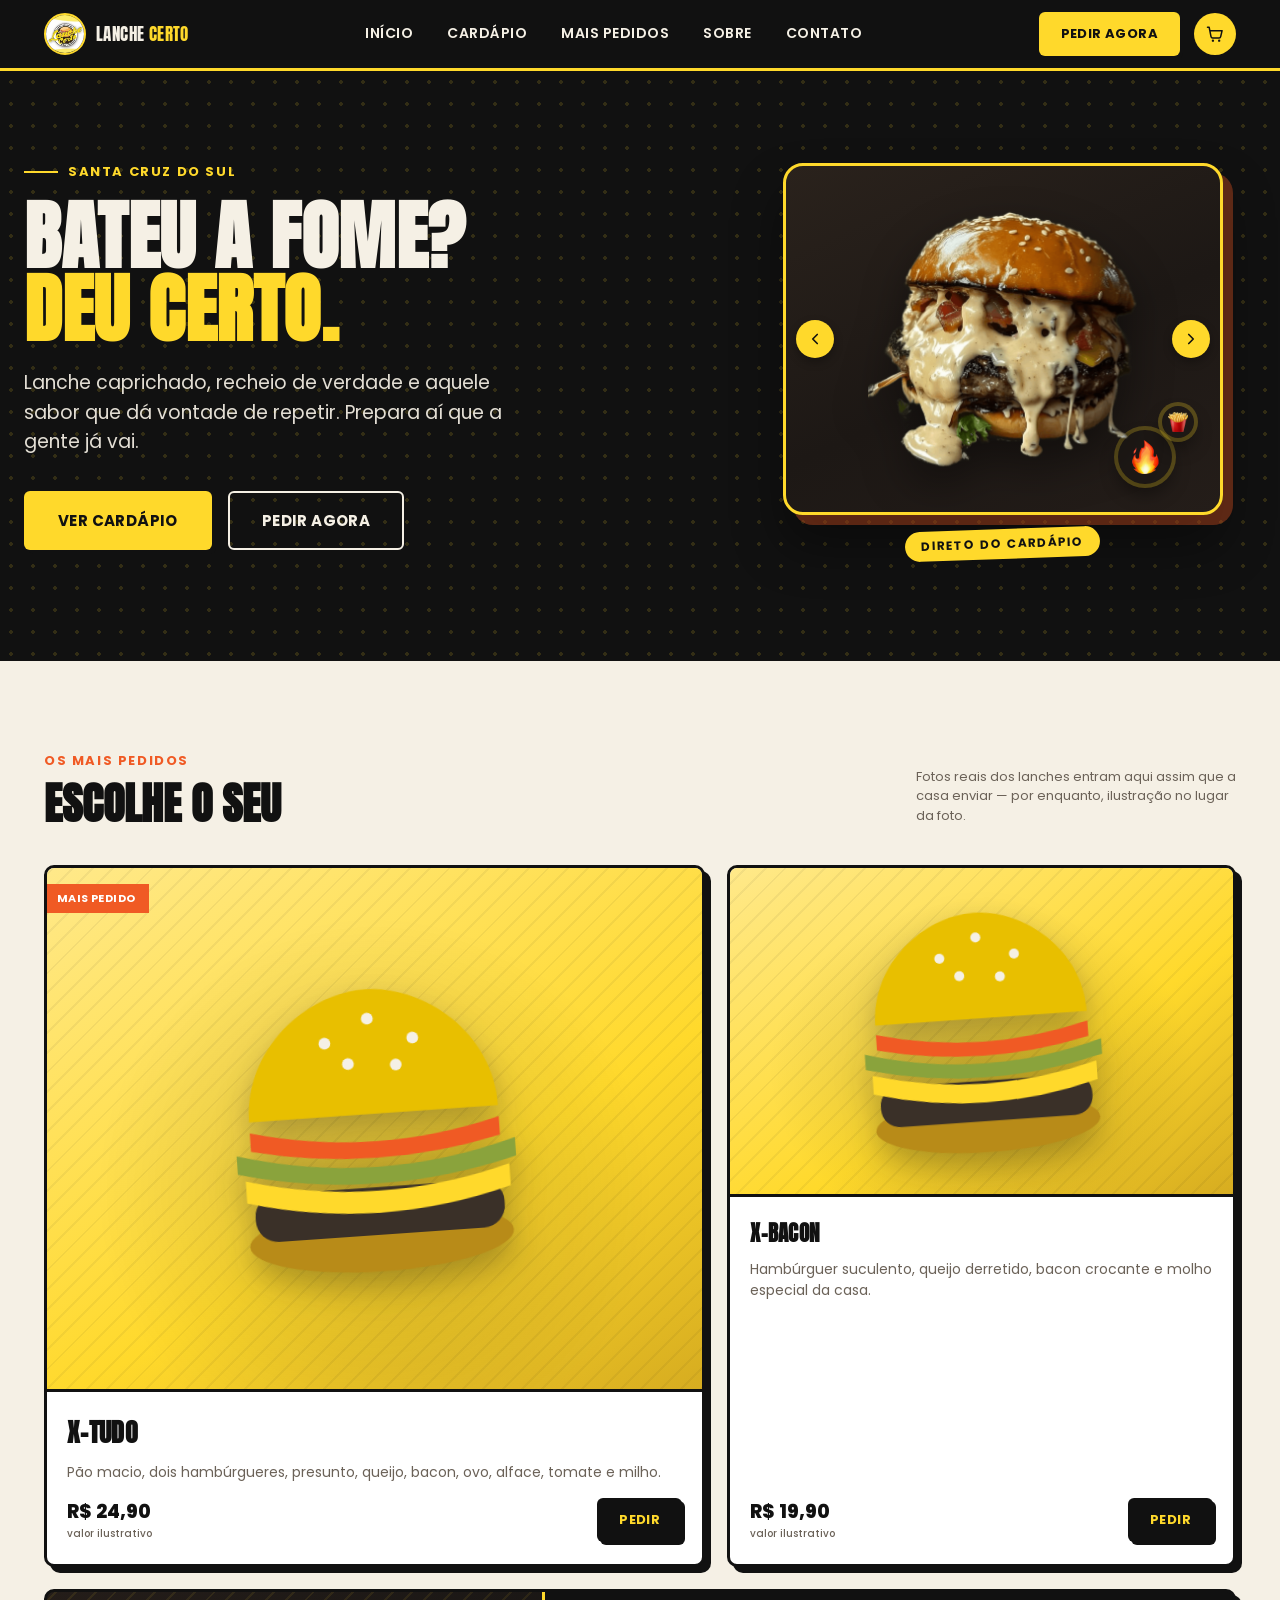
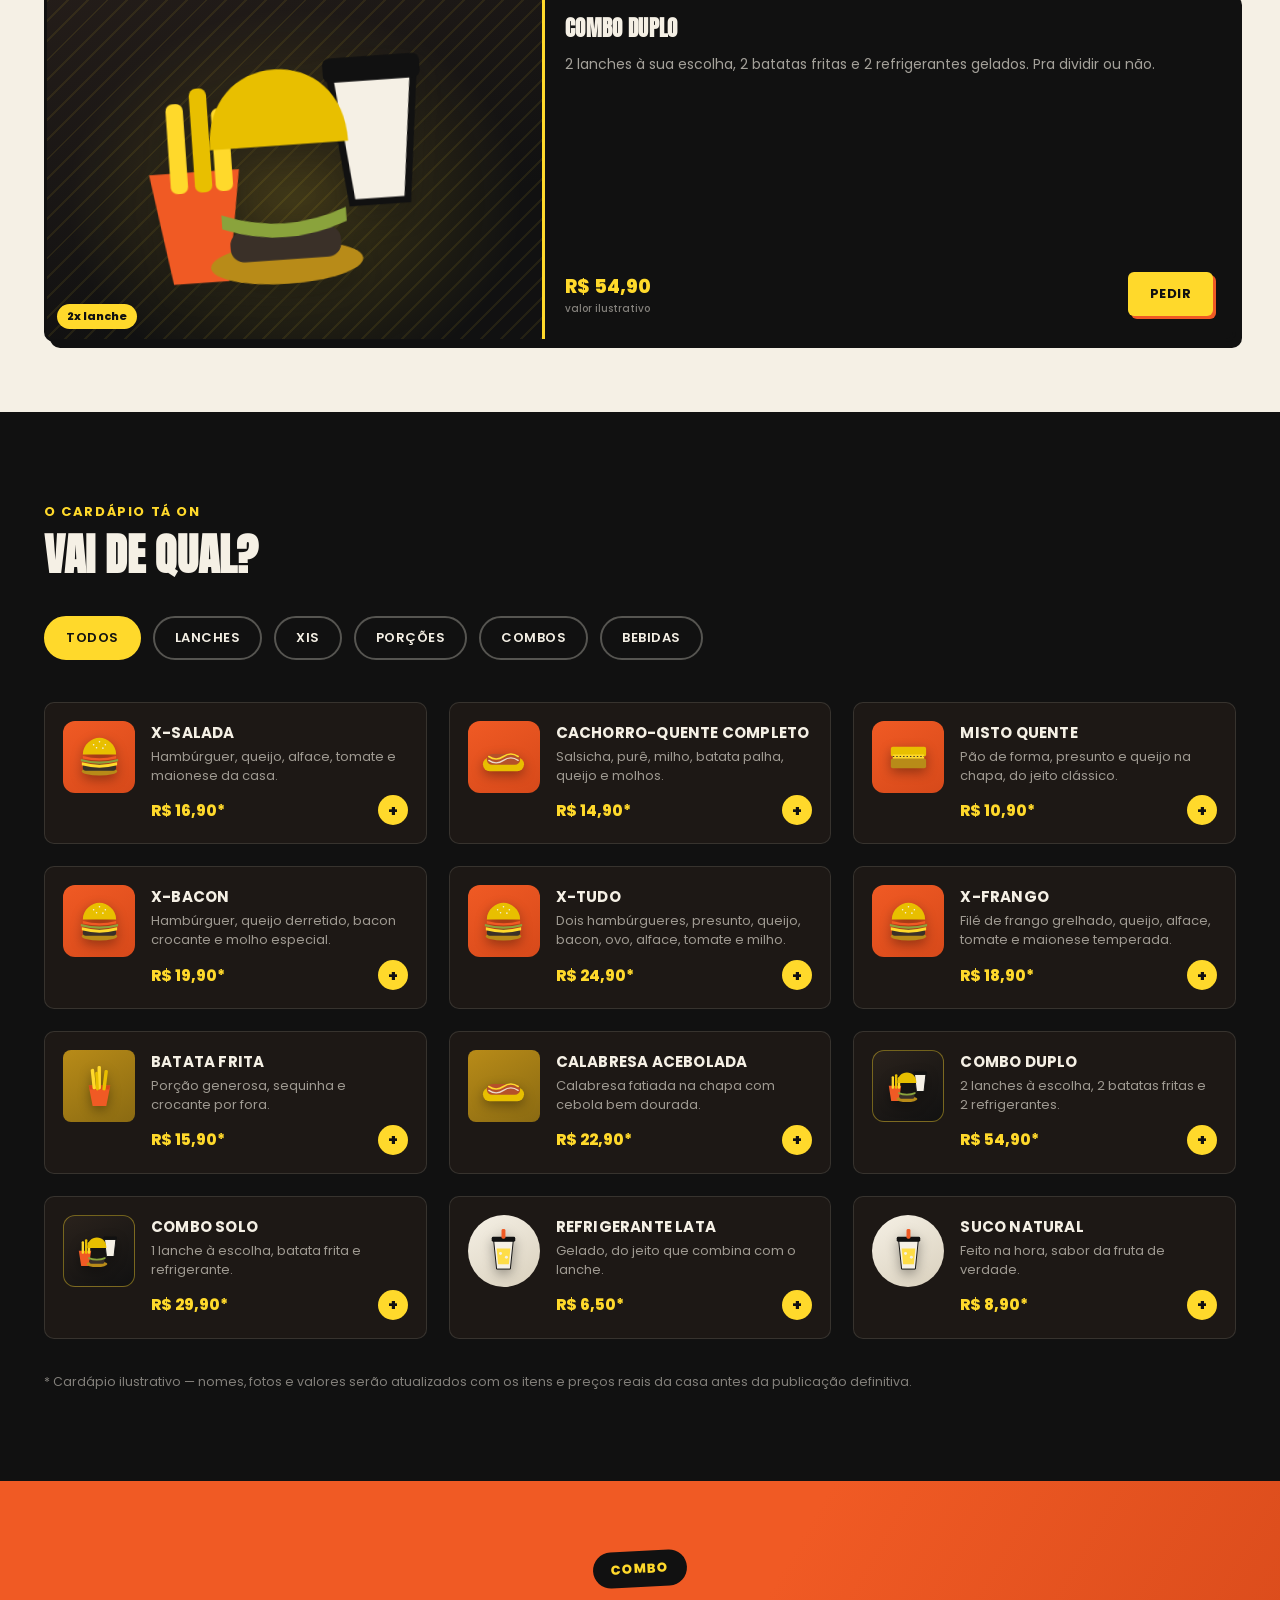
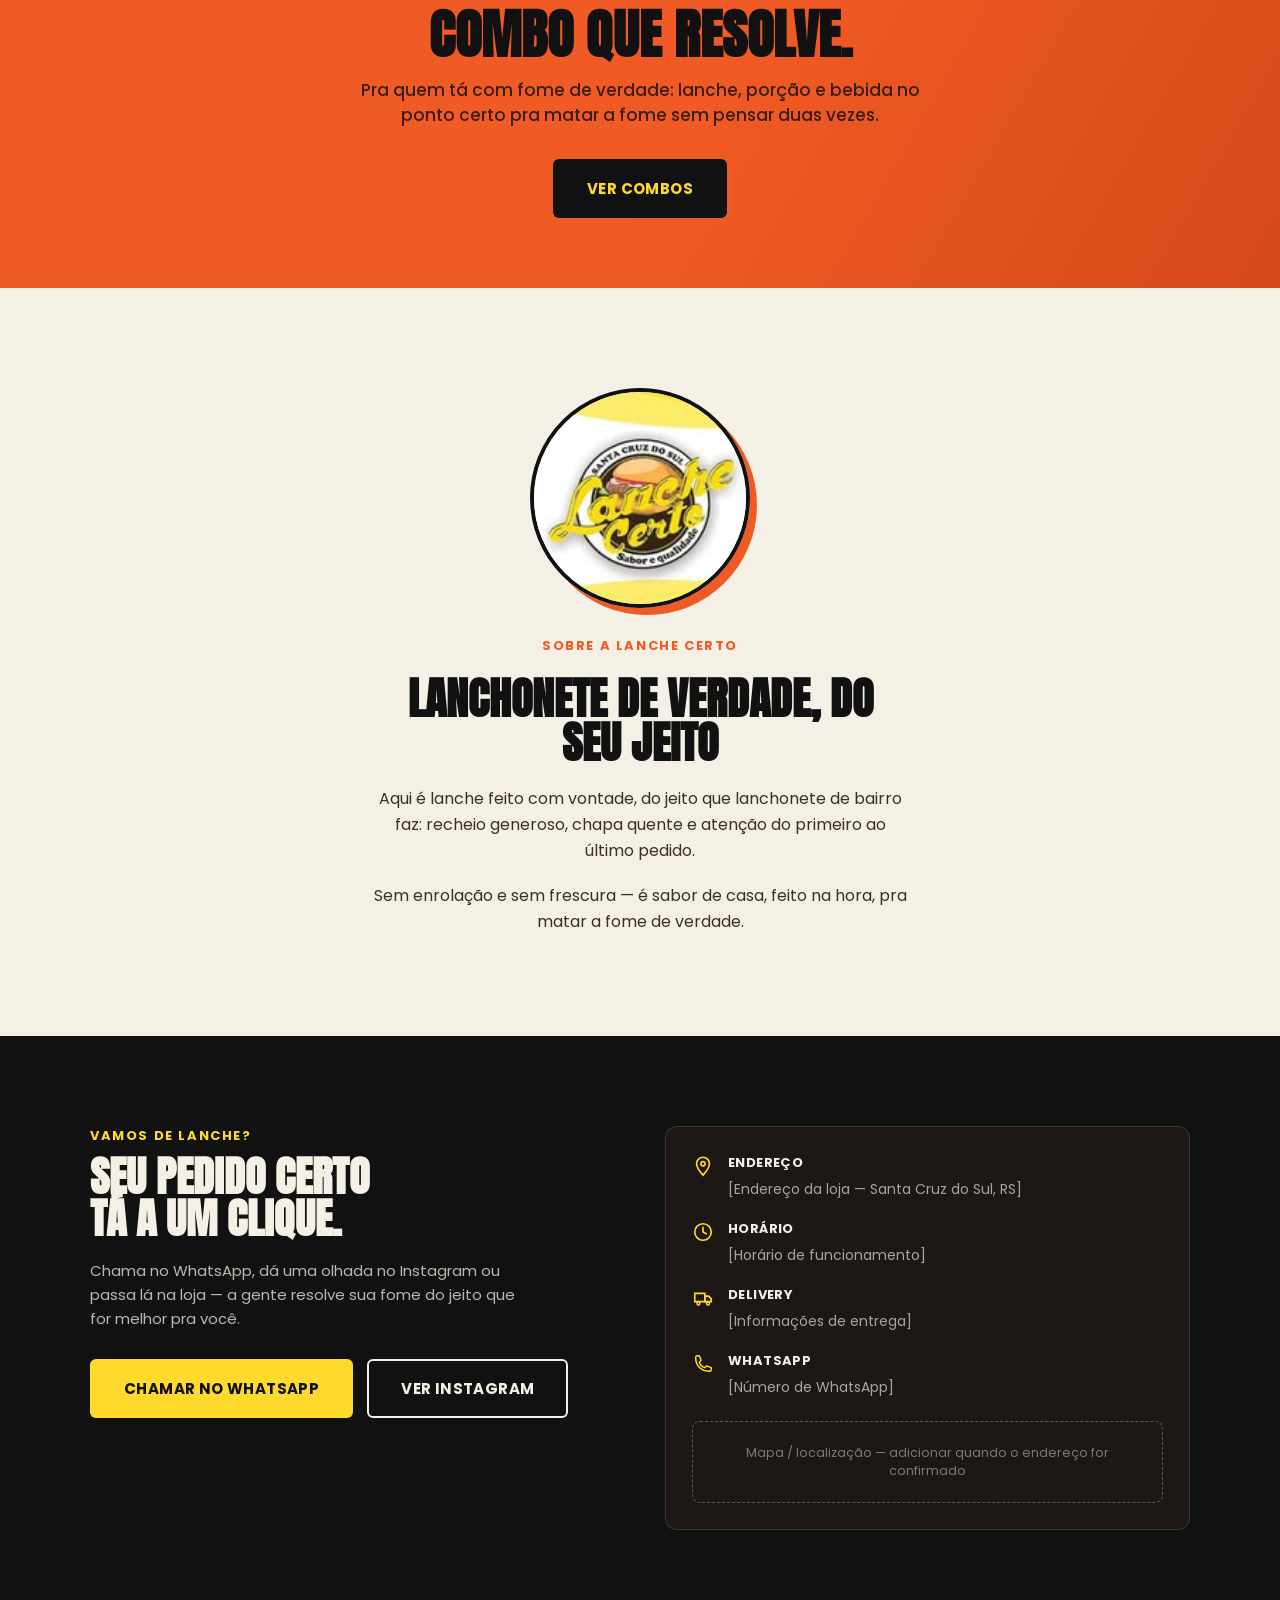
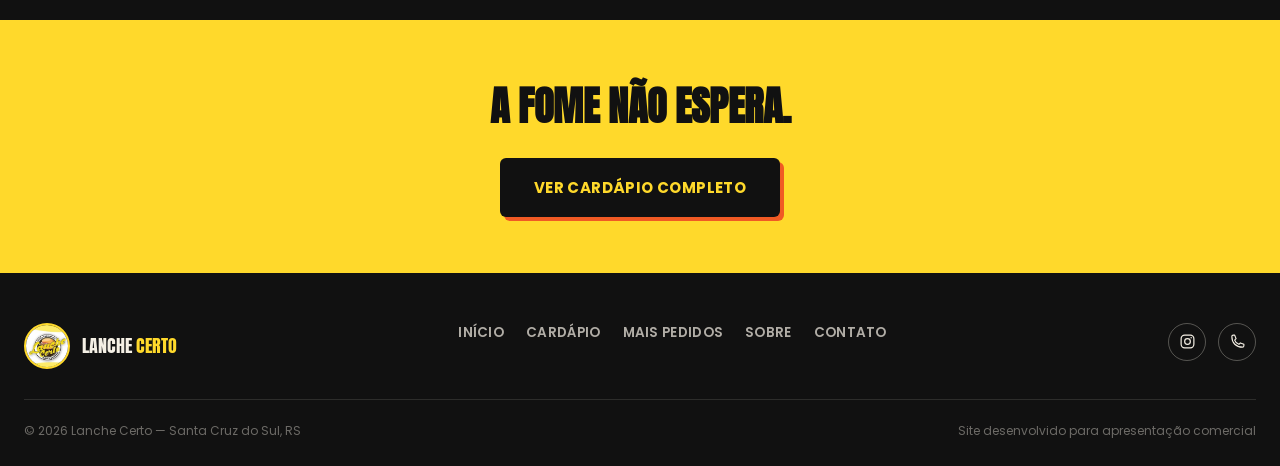
==== index.html @ 178ac525 "Limpa o card de comida do hero e reformula a seção Sobre - Hero: remove nome/subtítulo do produto e " ====
<!DOCTYPE html>
<html lang="pt-BR">
<head>
<meta charset="UTF-8">
<meta name="viewport" content="width=device-width, initial-scale=1.0">
<!-- CLIENT CONFIG — título / meta description -->
<title>Lanche Certo</title>
<meta name="description" content="Lanche Certo — lanches caprichados, porção generosa e aquele sabor que dá vontade de repetir. Peça o seu.">
<link rel="icon" type="image/png" href="public/favicon.png">
<link rel="apple-touch-icon" href="public/apple-touch-icon.png">
<link rel="preconnect" href="https://fonts.googleapis.com">
<link rel="preconnect" href="https://fonts.gstatic.com" crossorigin>
<link href="https://fonts.googleapis.com/css2?family=Anton&family=Poppins:wght@400;500;600;700;800&family=Caveat:wght@600;700&display=swap" rel="stylesheet">
<link rel="stylesheet" href="css/style.css">
</head>
<body>

<!-- ===== ILUSTRAÇÕES DE PRODUTO (sprite reutilizável) =====
     Estilo flat/ilustrado (não fotografia — não existem fotos reais dos
     produtos ainda) usado no carrossel do hero, nos cards de destaque e
     nas miniaturas do cardápio, pra dar presença/personalidade de comida
     de verdade em vez de ícones de contorno genéricos. Trocar por fotos
     reais quando o cliente enviar (ver TEMPLATE / comentários abaixo). -->
<svg style="position:absolute;width:0;height:0;overflow:hidden" aria-hidden="true">
  <defs>
    <symbol id="illus-burger" viewBox="0 0 100 100">
      <ellipse cx="50" cy="80" rx="36" ry="9" fill="#B88B18"/>
      <rect x="16" y="66" width="68" height="13" rx="6" fill="#3A3028"/>
      <path d="M14 62 Q50 72 86 62 L86 68 Q50 78 14 68 Z" fill="#FFD92B"/>
      <path d="M12 55 Q50 66 88 55 L88 60 Q50 70 12 60 Z" fill="#8AA33C"/>
      <path d="M16 49 Q50 58 84 49 L84 54 Q50 62 16 54 Z" fill="#F05A24"/>
      <path d="M16 46 C16 26 34 12 50 12 C66 12 84 26 84 46 Z" fill="#E8BF00"/>
      <circle cx="38" cy="26" r="1.6" fill="#F5F0E5"/><circle cx="50" cy="20" r="1.6" fill="#F5F0E5"/>
      <circle cx="62" cy="26" r="1.6" fill="#F5F0E5"/><circle cx="44" cy="32" r="1.6" fill="#F5F0E5"/>
      <circle cx="57" cy="33" r="1.6" fill="#F5F0E5"/>
    </symbol>
    <symbol id="illus-hotdog" viewBox="0 0 100 100">
      <rect x="8" y="52" width="84" height="28" rx="14" fill="#E8BF00"/>
      <rect x="16" y="45" width="68" height="22" rx="11" fill="#B5502A"/>
      <path d="M20 50 Q35 60 50 50 T80 50" stroke="#FFD92B" stroke-width="3.2" fill="none" stroke-linecap="round"/>
      <path d="M20 58 Q35 68 50 58 T80 58" stroke="#F5F0E5" stroke-width="2.6" fill="none" stroke-linecap="round" opacity=".85"/>
    </symbol>
    <symbol id="illus-fries" viewBox="0 0 100 100">
      <path d="M28 48 L72 48 L64 90 L36 90 Z" fill="#F05A24"/>
      <path d="M28 48 L72 48 L70 56 L30 56 Z" fill="#D6491A"/>
      <rect x="34" y="14" width="7" height="42" rx="3" fill="#FFD92B" transform="rotate(-6 37 35)"/>
      <rect x="46" y="8" width="7" height="48" rx="3" fill="#FFD92B"/>
      <rect x="58" y="16" width="7" height="42" rx="3" fill="#E8BF00" transform="rotate(7 61 37)"/>
      <rect x="42" y="20" width="6" height="38" rx="3" fill="#E8BF00" transform="rotate(-3 45 39)"/>
    </symbol>
    <symbol id="illus-drink" viewBox="0 0 100 100">
      <path d="M30 30 L70 30 L64 88 L36 88 Z" fill="#F5F0E5" stroke="#111111" stroke-width="2"/>
      <rect x="26" y="22" width="48" height="10" rx="3" fill="#111111"/>
      <rect x="46" y="6" width="8" height="20" rx="3" fill="#F05A24"/>
      <path d="M36 46 L64 46 L61 78 L39 78 Z" fill="#FFD92B" opacity=".85"/>
      <circle cx="44" cy="56" r="3" fill="#F5F0E5"/><circle cx="56" cy="64" r="3" fill="#F5F0E5"/>
    </symbol>
    <symbol id="illus-toast" viewBox="0 0 100 100">
      <rect x="14" y="30" width="72" height="20" rx="4" fill="#E8BF00"/>
      <rect x="18" y="46" width="64" height="10" fill="#FFD92B"/>
      <rect x="14" y="54" width="72" height="20" rx="4" fill="#B88B18"/>
      <path d="M18 50 h64" stroke="#3A3028" stroke-width="2" stroke-dasharray="3 4"/>
    </symbol>
    <symbol id="illus-combo" viewBox="0 0 100 100">
      <path d="M62 26 L86 26 L82 62 L66 62 Z" fill="#F5F0E5" stroke="#111111" stroke-width="2"/>
      <rect x="60" y="20" width="28" height="7" rx="2" fill="#111111"/>
      <path d="M8 50 L34 50 L29 82 L13 82 Z" fill="#F05A24"/>
      <rect x="14" y="30" width="5" height="26" rx="2" fill="#FFD92B"/>
      <rect x="21" y="26" width="5" height="30" rx="2" fill="#E8BF00"/>
      <rect x="27" y="32" width="5" height="24" rx="2" fill="#FFD92B"/>
      <ellipse cx="46" cy="78" rx="22" ry="6" fill="#B88B18"/>
      <rect x="30" y="68" width="32" height="9" rx="4" fill="#3A3028"/>
      <path d="M28 63 Q46 70 64 63 L64 67 Q46 74 28 67 Z" fill="#8AA33C"/>
      <path d="M26 44 C26 30 35 22 46 22 C57 22 66 30 66 44 Z" fill="#E8BF00"/>
    </symbol>
  </defs>
</svg>

<!-- ===== HEADER =====
     CLIENT CONFIG — logo real (pequena, circular, nunca protagonista),
     itens de navegação e botão de pedido. -->
<header class="header">
  <div class="header-inner">
    <a href="#inicio" class="header-brand">
      <img class="header-logo" src="public/logo-lanche-certo.png" alt="Lanche Certo">
      <span class="header-brand-text">LANCHE <span>CERTO</span></span>
    </a>

    <nav class="main-nav" id="mainNav">
      <a href="#inicio">Início</a>
      <a href="#cardapio">Cardápio</a>
      <a href="#destaques">Mais Pedidos</a>
      <a href="#sobre">Sobre</a>
      <a href="#contato">Contato</a>
      <a href="#contato" class="btn btn-primary btn-sm nav-mobile-cta">Pedir Agora</a>
    </nav>

    <div class="header-actions">
      <a href="#contato" class="btn btn-primary btn-sm btn-header-cta">Pedir Agora</a>

      <div class="cart-widget">
        <button class="cart-button" id="cartButton" aria-label="Ver carrinho" aria-expanded="false">
          <svg viewBox="0 0 24 24" fill="none"><path d="M3 4h2l2.2 11.2a2 2 0 0 0 2 1.6h7.6a2 2 0 0 0 2-1.6L20.5 8H6" stroke="currentColor" stroke-width="1.8" stroke-linecap="round" stroke-linejoin="round"/><circle cx="9.5" cy="20" r="1.4" fill="currentColor"/><circle cx="17" cy="20" r="1.4" fill="currentColor"/></svg>
          <span class="cart-count" id="cartCount" hidden>0</span>
        </button>

        <div class="cart-panel" id="cartPanel" hidden>
          <div class="cart-panel-header">
            <h3>Seu carrinho</h3>
            <button class="cart-close" id="cartClose" aria-label="Fechar carrinho">&times;</button>
          </div>

          <div class="cart-empty-state" id="cartEmpty">
            <p class="cart-empty-title">Seu carrinho está vazio.</p>
            <p class="cart-empty-text">Escolha seus lanches e monte seu pedido.</p>
            <a href="#cardapio" class="btn btn-outline-dark btn-sm" id="cartEmptyCta">Ver Cardápio</a>
          </div>

          <ul class="cart-items" id="cartItems"></ul>

          <div class="cart-footer" id="cartFooter" hidden>
            <label class="cart-note-label" for="cartGeneralNote">Observação geral do pedido <span>(opcional)</span></label>
            <textarea id="cartGeneralNote" class="cart-textarea" rows="2" placeholder="Ex.: troco pra R$ 50, retirar às 20h..."></textarea>

            <div class="cart-footer-total">
              <span>Total</span>
              <strong id="cartTotal">R$ 0,00</strong>
            </div>

            <div class="cart-footer-row">
              <button type="button" class="cart-clear" id="cartClear">Limpar Carrinho</button>
              <button type="button" class="btn btn-outline-dark btn-sm" id="cartContinue">Continuar Comprando</button>
            </div>
            <button type="button" class="btn btn-primary cart-confirm-btn" id="cartConfirm">Confirmar Pedido</button>
          </div>
        </div>
      </div>

      <button class="nav-toggle" id="navToggle" aria-label="Abrir menu" aria-expanded="false" aria-controls="mainNav">
        <span></span>
      </button>
    </div>
  </div>
</header>

<!-- ===== HERO =====
     CLIENT CONFIG — headline, subtítulo, CTAs. Composição gráfica
     (tipografia + formas), sem depender de foto de produto real. -->
<section class="hero" id="inicio">
  <div class="hero-inner">
    <div class="hero-content">
      <span class="hero-eyebrow eyebrow"><span class="hero-eyebrow-line"></span>Santa Cruz do Sul</span>
      <h1 class="hero-title">
        <span class="line-cream">BATEU A FOME?</span>
        <span class="line-yellow">DEU CERTO.</span>
      </h1>
      <p class="hero-subtitle">Lanche caprichado, recheio de verdade e aquele sabor que dá vontade de repetir. Prepara aí que a gente já vai.</p>
      <div class="hero-buttons">
        <a href="#cardapio" class="btn btn-primary">Ver Cardápio</a>
        <a href="#contato" class="btn btn-secondary">Pedir Agora</a>
      </div>
    </div>

    <!-- Vitrine giratória do hero — a MESMA animação de troca de foto
         (duas camadas de imagem + par de emojis saindo de trás dela)
         originalmente criada e ajustada a dedo pro carrossel do projeto
         Chapa Quente/Gulamix, com as fotos e emojis reais reaproveitados
         tal como estão (ver js/hero.js): mesmas curvas de easing, mesma
         duração, mesmo comportamento de pop dos emojis. Só o percurso de
         entrada/saída foi ajustado pra caber na vitrine da Lanche Certo
         em vez de 100vw da tela inteira, pra nunca cobrir o headline nem
         gerar overflow horizontal. Agora roda em loop automático e as
         setas de navegação seguem funcionais. -->
    <div class="hero-visual">
      <div class="hero-showcase" id="heroShowcase">
        <button class="hero-showcase-arrow hero-showcase-arrow-left" aria-label="Item anterior">
          <svg viewBox="0 0 24 24" fill="none"><path d="M15 18l-6-6 6-6" stroke="currentColor" stroke-width="2.2" stroke-linecap="round" stroke-linejoin="round"/></svg>
        </button>
        <div class="hero-showcase-viewport">
          <div class="hero-track-viewport">
            <img class="hero-photo-layer" id="heroPhotoA" src="public/hamburguer-hero-solto.png" alt="X-Tudo Lanche Certo">
            <img class="hero-photo-layer" id="heroPhotoB" alt="">
          </div>
          <div class="hero-emojis">
            <span class="emoji-circle emoji-circle-big">
              <img id="emojiBig" src="public/emoji-foguinho.png" alt="">
            </span>
            <span class="emoji-circle emoji-circle-small">
              <img id="emojiSmall" src="public/emoji-batata-frita.png" alt="">
            </span>
          </div>
        </div>
        <button class="hero-showcase-arrow hero-showcase-arrow-right" aria-label="Próximo item">
          <svg viewBox="0 0 24 24" fill="none"><path d="M9 18l6-6-6-6" stroke="currentColor" stroke-width="2.2" stroke-linecap="round" stroke-linejoin="round"/></svg>
        </button>
      </div>
      <span class="hero-showcase-tag">Direto do cardápio</span>
    </div>
  </div>
</section>

<!-- ===== DESTAQUES / MAIS PEDIDOS =====
     CLIENT CONFIG — itens em destaque (nome, descrição, preço). Fotos
     reais dos produtos ainda não foram enviadas: em vez de caixas amarelas
     vazias com um ícone genérico, cada card usa uma ilustração de comida
     (ver sprite no topo do arquivo) com tratamento visual DIFERENTE por
     tipo de produto — troque pela foto real assim que o cliente enviar. -->
<section class="highlights-section" id="destaques">
  <div class="section-head reveal">
    <div>
      <span class="section-eyebrow eyebrow">Os Mais Pedidos</span>
      <h2 class="section-title">Escolhe o Seu</h2>
    </div>
    <p class="section-head-note">Fotos reais dos lanches entram aqui assim que a casa enviar — por enquanto, ilustração no lugar da foto.</p>
  </div>

  <div class="highlights-grid">

    <!-- Featured: maior, tratamento "prato principal" -->
    <article class="product-card product-card--featured reveal">
      <span class="product-ribbon">Mais pedido</span>
      <div class="product-photo product-photo--burger">
        <svg class="illus" viewBox="0 0 100 100" aria-hidden="true"><use href="#illus-burger"></use></svg>
      </div>
      <div class="product-body">
        <h3>X-Tudo</h3>
        <p>Pão macio, dois hambúrgueres, presunto, queijo, bacon, ovo, alface, tomate e milho.</p>
        <div class="product-footer">
          <span class="product-price">R$ 24,90<small>valor ilustrativo</small></span>
          <button class="btn btn-dark btn-sm" data-add-id="x-tudo" data-add-name="X-Tudo" data-add-price="24.90">Pedir</button>
        </div>
      </div>
    </article>

    <!-- Secundário: menor, mesma família visual, menos peso -->
    <article class="product-card product-card--secondary reveal">
      <div class="product-photo product-photo--burger product-photo--sm">
        <svg class="illus" viewBox="0 0 100 100" aria-hidden="true"><use href="#illus-burger"></use></svg>
      </div>
      <div class="product-body">
        <h3>X-Bacon</h3>
        <p>Hambúrguer suculento, queijo derretido, bacon crocante e molho especial da casa.</p>
        <div class="product-footer">
          <span class="product-price">R$ 19,90<small>valor ilustrativo</small></span>
          <button class="btn btn-dark btn-sm" data-add-id="x-bacon" data-add-name="X-Bacon" data-add-price="19.90">Pedir</button>
        </div>
      </div>
    </article>

    <!-- Combo: tratamento largo/horizontal, comunica quantidade -->
    <article class="product-card product-card--combo reveal">
      <div class="product-photo product-photo--combo">
        <svg class="illus" viewBox="0 0 100 100" aria-hidden="true"><use href="#illus-combo"></use></svg>
        <span class="product-qty-tag">2x lanche</span>
      </div>
      <div class="product-body">
        <h3>Combo Duplo</h3>
        <p>2 lanches à sua escolha, 2 batatas fritas e 2 refrigerantes gelados. Pra dividir ou não.</p>
        <div class="product-footer">
          <span class="product-price">R$ 54,90<small>valor ilustrativo</small></span>
          <button class="btn btn-dark btn-sm" data-add-id="combo-duplo" data-add-name="Combo Duplo" data-add-price="54.90">Pedir</button>
        </div>
      </div>
    </article>

  </div>
</section>

<!-- ===== CARDÁPIO =====
     CLIENT CONFIG — itens agrupados por categoria (abas filtram por
     data-category). Nomes/preços abaixo são ilustrativos — substitua
     pelos itens e valores reais da casa antes de publicar pra valer. -->
<section class="menu-section" id="cardapio">
  <div class="section-head reveal">
    <div>
      <span class="section-eyebrow eyebrow">O Cardápio Tá On</span>
      <h2 class="section-title">Vai de Qual?</h2>
    </div>
  </div>

  <div class="menu-tabs reveal" id="menuTabs">
    <button class="menu-tab is-active" data-category="todos">Todos</button>
    <button class="menu-tab" data-category="lanches">Lanches</button>
    <button class="menu-tab" data-category="xis">Xis</button>
    <button class="menu-tab" data-category="porcoes">Porções</button>
    <button class="menu-tab" data-category="combos">Combos</button>
    <button class="menu-tab" data-category="bebidas">Bebidas</button>
  </div>

  <div class="menu-grid" id="menuGrid">

    <article class="menu-card reveal" data-category="lanches" data-id="x-salada" data-name="X-Salada" data-price="16.90">
      <div class="menu-card-thumb"><svg class="illus" viewBox="0 0 100 100" aria-hidden="true"><use href="#illus-burger"></use></svg></div>
      <div class="menu-card-body">
        <h4>X-Salada</h4>
        <p>Hambúrguer, queijo, alface, tomate e maionese da casa.</p>
        <div class="menu-card-footer">
          <span class="menu-card-price">R$ 16,90*</span>
          <button class="menu-add-btn" data-add-id="x-salada" data-add-name="X-Salada" data-add-price="16.90" aria-label="Adicionar X-Salada">+</button>
        </div>
      </div>
    </article>

    <article class="menu-card reveal" data-category="lanches" data-id="cachorro-quente" data-name="Cachorro-quente Completo" data-price="14.90">
      <div class="menu-card-thumb"><svg class="illus" viewBox="0 0 100 100" aria-hidden="true"><use href="#illus-hotdog"></use></svg></div>
      <div class="menu-card-body">
        <h4>Cachorro-quente Completo</h4>
        <p>Salsicha, purê, milho, batata palha, queijo e molhos.</p>
        <div class="menu-card-footer">
          <span class="menu-card-price">R$ 14,90*</span>
          <button class="menu-add-btn" data-add-id="cachorro-quente" data-add-name="Cachorro-quente Completo" data-add-price="14.90" aria-label="Adicionar Cachorro-quente Completo">+</button>
        </div>
      </div>
    </article>

    <article class="menu-card reveal" data-category="lanches" data-id="misto-quente" data-name="Misto Quente" data-price="10.90">
      <div class="menu-card-thumb"><svg class="illus" viewBox="0 0 100 100" aria-hidden="true"><use href="#illus-toast"></use></svg></div>
      <div class="menu-card-body">
        <h4>Misto Quente</h4>
        <p>Pão de forma, presunto e queijo na chapa, do jeito clássico.</p>
        <div class="menu-card-footer">
          <span class="menu-card-price">R$ 10,90*</span>
          <button class="menu-add-btn" data-add-id="misto-quente" data-add-name="Misto Quente" data-add-price="10.90" aria-label="Adicionar Misto Quente">+</button>
        </div>
      </div>
    </article>

    <article class="menu-card reveal" data-category="xis" data-id="x-bacon-full" data-name="X-Bacon" data-price="19.90">
      <div class="menu-card-thumb"><svg class="illus" viewBox="0 0 100 100" aria-hidden="true"><use href="#illus-burger"></use></svg></div>
      <div class="menu-card-body">
        <h4>X-Bacon</h4>
        <p>Hambúrguer, queijo derretido, bacon crocante e molho especial.</p>
        <div class="menu-card-footer">
          <span class="menu-card-price">R$ 19,90*</span>
          <button class="menu-add-btn" data-add-id="x-bacon-full" data-add-name="X-Bacon" data-add-price="19.90" aria-label="Adicionar X-Bacon">+</button>
        </div>
      </div>
    </article>

    <article class="menu-card reveal" data-category="xis" data-id="x-tudo-full" data-name="X-Tudo" data-price="24.90">
      <div class="menu-card-thumb"><svg class="illus" viewBox="0 0 100 100" aria-hidden="true"><use href="#illus-burger"></use></svg></div>
      <div class="menu-card-body">
        <h4>X-Tudo</h4>
        <p>Dois hambúrgueres, presunto, queijo, bacon, ovo, alface, tomate e milho.</p>
        <div class="menu-card-footer">
          <span class="menu-card-price">R$ 24,90*</span>
          <button class="menu-add-btn" data-add-id="x-tudo-full" data-add-name="X-Tudo" data-add-price="24.90" aria-label="Adicionar X-Tudo">+</button>
        </div>
      </div>
    </article>

    <article class="menu-card reveal" data-category="xis" data-id="x-frango" data-name="X-Frango" data-price="18.90">
      <div class="menu-card-thumb"><svg class="illus" viewBox="0 0 100 100" aria-hidden="true"><use href="#illus-burger"></use></svg></div>
      <div class="menu-card-body">
        <h4>X-Frango</h4>
        <p>Filé de frango grelhado, queijo, alface, tomate e maionese temperada.</p>
        <div class="menu-card-footer">
          <span class="menu-card-price">R$ 18,90*</span>
          <button class="menu-add-btn" data-add-id="x-frango" data-add-name="X-Frango" data-add-price="18.90" aria-label="Adicionar X-Frango">+</button>
        </div>
      </div>
    </article>

    <article class="menu-card reveal" data-category="porcoes" data-id="batata-frita" data-name="Batata Frita" data-price="15.90">
      <div class="menu-card-thumb"><svg class="illus" viewBox="0 0 100 100" aria-hidden="true"><use href="#illus-fries"></use></svg></div>
      <div class="menu-card-body">
        <h4>Batata Frita</h4>
        <p>Porção generosa, sequinha e crocante por fora.</p>
        <div class="menu-card-footer">
          <span class="menu-card-price">R$ 15,90*</span>
          <button class="menu-add-btn" data-add-id="batata-frita" data-add-name="Batata Frita" data-add-price="15.90" aria-label="Adicionar Batata Frita">+</button>
        </div>
      </div>
    </article>

    <article class="menu-card reveal" data-category="porcoes" data-id="calabresa" data-name="Calabresa Acebolada" data-price="22.90">
      <div class="menu-card-thumb"><svg class="illus" viewBox="0 0 100 100" aria-hidden="true"><use href="#illus-hotdog"></use></svg></div>
      <div class="menu-card-body">
        <h4>Calabresa Acebolada</h4>
        <p>Calabresa fatiada na chapa com cebola bem dourada.</p>
        <div class="menu-card-footer">
          <span class="menu-card-price">R$ 22,90*</span>
          <button class="menu-add-btn" data-add-id="calabresa" data-add-name="Calabresa Acebolada" data-add-price="22.90" aria-label="Adicionar Calabresa Acebolada">+</button>
        </div>
      </div>
    </article>

    <article class="menu-card reveal" data-category="combos" data-id="combo-duplo-full" data-name="Combo Duplo" data-price="54.90">
      <div class="menu-card-thumb"><svg class="illus" viewBox="0 0 100 100" aria-hidden="true"><use href="#illus-combo"></use></svg></div>
      <div class="menu-card-body">
        <h4>Combo Duplo</h4>
        <p>2 lanches à escolha, 2 batatas fritas e 2 refrigerantes.</p>
        <div class="menu-card-footer">
          <span class="menu-card-price">R$ 54,90*</span>
          <button class="menu-add-btn" data-add-id="combo-duplo-full" data-add-name="Combo Duplo" data-add-price="54.90" aria-label="Adicionar Combo Duplo">+</button>
        </div>
      </div>
    </article>

    <article class="menu-card reveal" data-category="combos" data-id="combo-solo" data-name="Combo Solo" data-price="29.90">
      <div class="menu-card-thumb"><svg class="illus" viewBox="0 0 100 100" aria-hidden="true"><use href="#illus-combo"></use></svg></div>
      <div class="menu-card-body">
        <h4>Combo Solo</h4>
        <p>1 lanche à escolha, batata frita e refrigerante.</p>
        <div class="menu-card-footer">
          <span class="menu-card-price">R$ 29,90*</span>
          <button class="menu-add-btn" data-add-id="combo-solo" data-add-name="Combo Solo" data-add-price="29.90" aria-label="Adicionar Combo Solo">+</button>
        </div>
      </div>
    </article>

    <article class="menu-card reveal" data-category="bebidas" data-id="refrigerante" data-name="Refrigerante Lata" data-price="6.50">
      <div class="menu-card-thumb"><svg class="illus" viewBox="0 0 100 100" aria-hidden="true"><use href="#illus-drink"></use></svg></div>
      <div class="menu-card-body">
        <h4>Refrigerante Lata</h4>
        <p>Gelado, do jeito que combina com o lanche.</p>
        <div class="menu-card-footer">
          <span class="menu-card-price">R$ 6,50*</span>
          <button class="menu-add-btn" data-add-id="refrigerante" data-add-name="Refrigerante Lata" data-add-price="6.50" aria-label="Adicionar Refrigerante Lata">+</button>
        </div>
      </div>
    </article>

    <article class="menu-card reveal" data-category="bebidas" data-id="suco-natural" data-name="Suco Natural" data-price="8.90">
      <div class="menu-card-thumb"><svg class="illus" viewBox="0 0 100 100" aria-hidden="true"><use href="#illus-drink"></use></svg></div>
      <div class="menu-card-body">
        <h4>Suco Natural</h4>
        <p>Feito na hora, sabor da fruta de verdade.</p>
        <div class="menu-card-footer">
          <span class="menu-card-price">R$ 8,90*</span>
          <button class="menu-add-btn" data-add-id="suco-natural" data-add-name="Suco Natural" data-add-price="8.90" aria-label="Adicionar Suco Natural">+</button>
        </div>
      </div>
    </article>

  </div>

  <p class="menu-note reveal">* Cardápio ilustrativo — nomes, fotos e valores serão atualizados com os itens e preços reais da casa antes da publicação definitiva.</p>
</section>

<!-- ===== PROMO / COMBO =====
     CLIENT CONFIG — texto promocional. Sem desconto/preço inventado,
     conforme instrução do cliente. -->
<section class="promo-section" id="promo">
  <div class="promo-inner reveal">
    <span class="promo-badge">Combo</span>
    <h2 class="promo-title">COMBO QUE RESOLVE.</h2>
    <p class="promo-text">Pra quem tá com fome de verdade: lanche, porção e bebida no ponto certo pra matar a fome sem pensar duas vezes.</p>
    <a href="#cardapio" class="btn btn-dark">Ver Combos</a>
  </div>
</section>

<!-- ===== SOBRE =====
     CLIENT CONFIG — texto institucional (reescreva se o cliente tiver
     uma história própria pra contar) e a logo real, grande e centralizada
     acima do rótulo "Sobre a Lanche Certo". -->
<section class="about-section" id="sobre">
  <div class="about-inner reveal">
    <div class="about-logo-frame"><img src="public/logo-lanche-certo.png" alt="Lanche Certo"></div>
    <span class="section-eyebrow eyebrow about-eyebrow">Sobre a Lanche Certo</span>
    <h2 class="section-title about-heading">Lanchonete de verdade, do seu jeito</h2>
    <p>Aqui é lanche feito com vontade, do jeito que lanchonete de bairro faz: recheio generoso, chapa quente e atenção do primeiro ao último pedido.</p>
    <p>Sem enrolação e sem frescura — é sabor de casa, feito na hora, pra matar a fome de verdade.</p>
  </div>
</section>

<!-- ===== CONTATO / PEDIDO =====
     CLIENT CONFIG — endereço, horário, WhatsApp, Instagram: ainda não
     informados, então tudo abaixo está marcado como placeholder. Troque
     assim que a Lanche Certo passar os dados reais. -->
<section class="contact-section" id="contato">
  <div class="contact-inner">
    <div class="reveal">
      <span class="section-eyebrow eyebrow">Vamos de Lanche?</span>
      <h2 class="contact-title">SEU PEDIDO CERTO<br>TÁ A UM CLIQUE.</h2>
      <p class="contact-text">Chama no WhatsApp, dá uma olhada no Instagram ou passa lá na loja — a gente resolve sua fome do jeito que for melhor pra você.</p>
      <div class="contact-cta-row">
        <a href="#" class="btn btn-primary" data-placeholder-link="whatsapp">Chamar no WhatsApp</a>
        <a href="#" class="btn btn-secondary" data-placeholder-link="instagram">Ver Instagram</a>
      </div>
    </div>

    <div class="contact-card reveal">
      <div class="contact-row">
        <svg viewBox="0 0 24 24" fill="none"><path d="M12 22s7-7.58 7-12.5A7 7 0 0 0 5 9.5C5 14.42 12 22 12 22Z" stroke="currentColor" stroke-width="1.8"/><circle cx="12" cy="9.5" r="2.3" stroke="currentColor" stroke-width="1.8"/></svg>
        <div><strong>Endereço</strong><span>[Endereço da loja — Santa Cruz do Sul, RS]</span></div>
      </div>
      <div class="contact-row">
        <svg viewBox="0 0 24 24" fill="none"><circle cx="12" cy="12" r="9" stroke="currentColor" stroke-width="1.8"/><path d="M12 7v5l3.5 2" stroke="currentColor" stroke-width="1.8" stroke-linecap="round"/></svg>
        <div><strong>Horário</strong><span>[Horário de funcionamento]</span></div>
      </div>
      <div class="contact-row">
        <svg viewBox="0 0 24 24" fill="none"><path d="M3 7h11v9H3z" stroke="currentColor" stroke-width="1.8"/><path d="M14 10h4l3 3v3h-7v-6Z" stroke="currentColor" stroke-width="1.8"/><circle cx="7" cy="18" r="1.6" stroke="currentColor" stroke-width="1.6"/><circle cx="17.5" cy="18" r="1.6" stroke="currentColor" stroke-width="1.6"/></svg>
        <div><strong>Delivery</strong><span>[Informações de entrega]</span></div>
      </div>
      <div class="contact-row">
        <svg viewBox="0 0 24 24" fill="none"><path d="M4 5c0-1 1-2 2-2h2l2 5-2 2c1 3 3 5 6 6l2-2 5 2v2c0 1-1 2-2 2C10 20 4 14 4 5Z" stroke="currentColor" stroke-width="1.6" stroke-linejoin="round"/></svg>
        <div><strong>WhatsApp</strong><span>[Número de WhatsApp]</span></div>
      </div>
      <div class="map-placeholder">Mapa / localização — adicionar quando o endereço for confirmado</div>
    </div>
  </div>
</section>

<!-- ===== CTA FINAL ===== -->
<section class="final-cta">
  <h2 class="final-cta-title">A FOME NÃO ESPERA.</h2>
  <a href="#cardapio" class="btn btn-dark">Ver Cardápio Completo</a>
</section>

<!-- ===== FOOTER ===== -->
<footer class="footer">
  <div class="footer-inner">
    <a href="#inicio" class="footer-brand">
      <img src="public/logo-lanche-certo.png" alt="Lanche Certo">
      <span class="footer-brand-text">LANCHE <span>CERTO</span></span>
    </a>
    <nav class="footer-nav">
      <a href="#inicio">Início</a>
      <a href="#cardapio">Cardápio</a>
      <a href="#destaques">Mais Pedidos</a>
      <a href="#sobre">Sobre</a>
      <a href="#contato">Contato</a>
    </nav>
    <div class="footer-social">
      <a href="#" aria-label="Instagram" data-placeholder-link="instagram">
        <svg viewBox="0 0 24 24" fill="none"><rect x="3" y="3" width="18" height="18" rx="5" stroke="currentColor" stroke-width="1.7"/><circle cx="12" cy="12" r="4" stroke="currentColor" stroke-width="1.7"/><circle cx="17.2" cy="6.8" r="1" fill="currentColor"/></svg>
      </a>
      <a href="#" aria-label="WhatsApp" data-placeholder-link="whatsapp">
        <svg viewBox="0 0 24 24" fill="none"><path d="M4 5c0-1 1-2 2-2h2l2 5-2 2c1 3 3 5 6 6l2-2 5 2v2c0 1-1 2-2 2C10 20 4 14 4 5Z" stroke="currentColor" stroke-width="1.6" stroke-linejoin="round"/></svg>
      </a>
    </div>
  </div>
  <div class="footer-bottom">
    <span>&copy; <span id="footerYear"></span> Lanche Certo — Santa Cruz do Sul, RS</span>
    <span>Site desenvolvido para apresentação comercial</span>
  </div>
</footer>

<!-- Modal de personalização — abre ao pedir qualquer item, ANTES de ir
     pro carrinho. Campo de observação é texto livre (não lista fixa de
     ingredientes): cobre "sem cebola", "com bacon extra", etc., tudo
     num só campo, conforme pedido. -->
<div class="cart-modal-overlay" id="addModalOverlay" hidden>
  <div class="cart-modal" role="dialog" aria-modal="true" aria-labelledby="addModalTitle">
    <div class="cart-modal-header">
      <h3 id="addModalTitle">Adicionar</h3>
      <button class="cart-modal-close" id="addModalClose" aria-label="Fechar">&times;</button>
    </div>
    <div class="cart-modal-body">
      <div class="cart-modal-qty-row">
        <span class="cart-modal-qty-label">Quantidade</span>
        <div class="qty-stepper">
          <button type="button" id="addQtyDec" aria-label="Diminuir quantidade">&minus;</button>
          <span id="addQtyValue">1</span>
          <button type="button" id="addQtyInc" aria-label="Aumentar quantidade">+</button>
        </div>
      </div>
      <label class="cart-note-label" for="addNotes">Observações do lanche <span>(opcional)</span></label>
      <textarea id="addNotes" class="cart-textarea" rows="3" placeholder="Ex.: sem cebola, com bacon extra, bem passado, cortar ao meio..."></textarea>
    </div>
    <div class="cart-modal-footer">
      <span>Total</span>
      <strong id="addModalTotal">R$ 0,00</strong>
    </div>
    <div class="cart-modal-actions">
      <button type="button" class="btn btn-outline-dark" id="addModalCancel">Cancelar</button>
      <button type="button" class="btn btn-primary" id="addModalConfirm">Adicionar ao Carrinho</button>
    </div>
  </div>
</div>

<!-- Revisão final do pedido — mostra tudo antes de qualquer ação externa
     (WhatsApp). O número de WhatsApp ainda não foi informado pelo
     cliente, então isso fica como um ponto de configuração único em
     js/cart.js (CHECKOUT_CONFIG), sem número inventado. -->
<div class="cart-modal-overlay" id="reviewModalOverlay" hidden>
  <div class="cart-modal cart-modal--review" role="dialog" aria-modal="true" aria-labelledby="reviewModalTitle">
    <div class="cart-modal-header">
      <h3 id="reviewModalTitle">Revisar Pedido</h3>
      <button class="cart-modal-close" id="reviewModalClose" aria-label="Fechar">&times;</button>
    </div>
    <div class="cart-modal-body">
      <ul class="review-items" id="reviewItems"></ul>
      <div class="review-general-note" id="reviewGeneralNote" hidden>
        <strong>Observação geral</strong>
        <p id="reviewGeneralNoteText"></p>
      </div>
      <div class="review-total-row">
        <span>Total do pedido</span>
        <strong id="reviewTotal">R$ 0,00</strong>
      </div>
      <div class="review-whatsapp-notice" id="reviewWhatsappNotice" hidden></div>
    </div>
    <div class="cart-modal-actions">
      <button type="button" class="btn btn-outline-dark" id="reviewBack">Voltar e Editar</button>
      <button type="button" class="btn btn-primary" id="reviewConfirm">Confirmar e Enviar</button>
    </div>
  </div>
</div>

<script src="js/cart.js"></script>
<script src="js/hero.js"></script>
<script src="js/menu.js"></script>
<script src="js/reveal.js"></script>
</body>
</html>
---- css/style.css ----
/* ===================================================
   LANCHE CERTO — design tokens
   Amarelo vibrante dominante (identidade/ação) + preto carvão
   (contraste/profundidade) + creme (respiro/leitura) + laranja
   queimado e dourado/mostarda (ênfase pontual) — linguagem de
   propaganda popular de lanchonete, não de restaurante gourmet.
=================================================== */
:root {
  --yellow: #FFD92B;
  --yellow-dark: #E8BF00;
  --black: #111111;
  --black-soft: #1D1815;
  --cream: #F5F0E5;
  --orange: #F05A24;
  --orange-dark: #D6491A;
  --gold: #B88B18;
  --white: #FFFFFF;
  --brown: #3A3028;
  --gray-text: #6B6258;

  --font-display: 'Anton', 'Arial Narrow', sans-serif;  /* títulos grandes, impacto */
  --font-body: 'Poppins', sans-serif;                    /* navegação, textos, preços */
  --font-accent: 'Caveat', cursive;                      /* só detalhes pequenos (selos, legendas) */
}

* { box-sizing: border-box; }
html { scroll-behavior: smooth; }
html { overflow-x: hidden; }
body {
  margin: 0;
  font-family: var(--font-body);
  background: var(--cream);
  color: var(--black);
}
a { text-decoration: none; color: inherit; }
button { font-family: inherit; cursor: pointer; }
ul { list-style: none; margin: 0; padding: 0; }
img { max-width: 100%; display: block; }
section { position: relative; }

/* ===================================================
   Utilitários de marca
=================================================== */
.eyebrow {
  display: inline-block;
  font-family: var(--font-body);
  font-weight: 700;
  font-size: 13px;
  letter-spacing: 1.6px;
  text-transform: uppercase;
}
.scribble-underline {
  position: relative;
  display: inline-block;
}
.scribble-underline svg {
  position: absolute;
  left: -2%;
  bottom: -.18em;
  width: 104%;
  height: .3em;
  overflow: visible;
}
.illus { display: block; }

.btn {
  display: inline-flex;
  align-items: center;
  justify-content: center;
  gap: 8px;
  padding: 16px 32px;
  border-radius: 6px;
  font-family: var(--font-body);
  font-weight: 700;
  font-size: 15px;
  text-transform: uppercase;
  letter-spacing: .4px;
  border: 2px solid transparent;
  transition: background .15s ease, color .15s ease, transform .1s ease, box-shadow .15s ease;
}
.btn:focus-visible { outline: 3px solid var(--orange); outline-offset: 2px; }
.btn:active { transform: scale(.97); }
.btn-primary {
  background: var(--yellow);
  color: var(--black);
  box-shadow: 4px 4px 0 var(--black);
}
.btn-primary:hover { background: var(--white); box-shadow: 4px 4px 0 var(--black); }
.btn-primary:active { box-shadow: 1px 1px 0 var(--black); transform: translate(3px, 3px); }
.btn-secondary {
  background: transparent;
  color: var(--cream);
  border-color: var(--cream);
}
.btn-secondary:hover { background: var(--cream); color: var(--black); }
.btn-dark {
  background: var(--black);
  color: var(--yellow);
  box-shadow: 4px 4px 0 var(--orange);
}
.btn-dark:hover { background: var(--brown); }
.btn-dark:active { box-shadow: 1px 1px 0 var(--orange); transform: translate(3px, 3px); }
.btn-sm { padding: 10px 20px; font-size: 13px; box-shadow: 3px 3px 0 var(--black); }
.btn-outline-dark {
  background: transparent;
  color: var(--black);
  border-color: var(--black);
  box-shadow: none;
}
.btn-outline-dark:hover { background: var(--black); color: var(--cream); }


/* ===================================================
   HEADER — logo real pequena e controlada, nunca protagonista
=================================================== */
.header {
  position: sticky;
  top: 0;
  z-index: 100;
  background: var(--black);
  border-bottom: 3px solid var(--yellow);
}
.header-inner {
  max-width: 1240px;
  margin: 0 auto;
  padding: 12px 24px;
  display: flex;
  align-items: center;
  justify-content: space-between;
  gap: 20px;
}
.header-brand {
  display: flex;
  align-items: center;
  gap: 10px;
  flex-shrink: 0;
}
.header-logo {
  width: 42px;
  height: 42px;
  border-radius: 50%;
  object-fit: cover;
  border: 2px solid var(--yellow);
  flex-shrink: 0;
}
.header-brand-text {
  font-family: var(--font-display);
  color: var(--cream);
  font-size: 17px;
  letter-spacing: .4px;
  line-height: 1;
  white-space: nowrap;
}
.header-brand-text span { color: var(--yellow); }

.main-nav {
  display: flex;
  align-items: center;
  gap: 30px;
}
.main-nav a {
  color: var(--cream);
  font-weight: 600;
  font-size: 14px;
  text-transform: uppercase;
  letter-spacing: .5px;
  padding: 6px 2px;
  border-bottom: 2px solid transparent;
  transition: color .15s ease, border-color .15s ease;
}
.main-nav a:hover { color: var(--yellow); border-color: var(--yellow); }
.nav-mobile-cta { display: none; }

.header-actions { display: flex; align-items: center; gap: 14px; flex-shrink: 0; }

.nav-toggle {
  display: none;
  width: 42px;
  height: 42px;
  border-radius: 6px;
  background: transparent;
  border: 2px solid var(--cream);
  align-items: center;
  justify-content: center;
  flex-shrink: 0;
}
.nav-toggle span,
.nav-toggle span::before,
.nav-toggle span::after {
  content: '';
  display: block;
  width: 20px;
  height: 2px;
  background: var(--cream);
  position: relative;
  transition: transform .2s ease, opacity .2s ease;
}
.nav-toggle span::before { position: absolute; top: -6px; }
.nav-toggle span::after { position: absolute; top: 6px; }
.nav-toggle[aria-expanded="true"] span { background: transparent; }
.nav-toggle[aria-expanded="true"] span::before { transform: rotate(45deg) translate(4px, 5px); }
.nav-toggle[aria-expanded="true"] span::after { transform: rotate(-45deg) translate(4px, -5px); }

@media (max-width: 860px) {
  .main-nav {
    position: absolute;
    top: 100%;
    left: 0;
    right: 0;
    background: var(--black);
    flex-direction: column;
    align-items: flex-start;
    gap: 4px;
    padding: 14px 24px 22px;
    border-bottom: 3px solid var(--yellow);
    display: none;
  }
  .main-nav.is-open { display: flex; }
  .main-nav a { width: 100%; padding: 10px 0; border-bottom: 1px solid rgba(245,240,229,.12); }
  .nav-toggle { display: inline-flex; }
  .btn-header-cta { display: none; }
  .nav-mobile-cta { display: inline-flex; width: 100%; margin-top: 12px; border-bottom: none; }
}

/* ===================================================
   HERO — composição gráfica (tipografia + formas), sem foto
   forçada: contraste forte, camadas, leve assimetria controlada.
=================================================== */
.hero {
  background: var(--black);
  background-image:
    radial-gradient(circle, rgba(255,217,43,.14) 1.6px, transparent 1.6px);
  background-size: 22px 22px;
  overflow: hidden;
  padding: 80px 24px 90px;
}
.hero-inner {
  max-width: 1240px;
  margin: 0 auto;
  position: relative;
  display: grid;
  grid-template-columns: 1.15fr .85fr;
  align-items: center;
  gap: 40px;
  min-height: 420px;
}
.hero-content { position: relative; z-index: 2; }
.hero-eyebrow {
  color: var(--yellow);
  display: flex;
  align-items: center;
  gap: 10px;
  margin-bottom: 18px;
}
.hero-eyebrow-line { width: 34px; height: 2px; background: var(--yellow); display: inline-block; }

.hero-title {
  font-family: var(--font-display);
  text-transform: uppercase;
  line-height: .96;
  letter-spacing: .5px;
  font-size: clamp(40px, 6vw, 76px);
  margin: 0 0 22px;
}
.hero-title .line-cream { color: var(--cream); display: block; }
.hero-title .line-yellow { color: var(--yellow); display: block; }

.hero-subtitle {
  color: var(--cream);
  font-size: clamp(16px, 1.6vw, 19px);
  line-height: 1.55;
  max-width: 480px;
  margin: 0 0 34px;
  opacity: .92;
}

.hero-buttons { display: flex; flex-wrap: wrap; gap: 16px; margin-bottom: 10px; }

.hero-visual {
  position: relative;
  z-index: 2;
  display: flex;
  flex-direction: column;
  align-items: center;
  gap: 14px;
}

/* Vitrine giratória — reaproveita a mecânica de slide horizontal
   (dois slots, translateX + as mesmas curvas de easing/duração) do
   carrossel de fotos original, agora em loop automático e CONTIDA
   numa caixa própria (não usa mais 100vw da tela cheia): translateX
   é relativo à largura da própria vitrine, então nunca gera overflow
   de página mesmo se o clique/timer disparar no meio de um resize. */
.hero-showcase {
  position: relative;
  width: min(440px, 100%);
  aspect-ratio: 5 / 4;
  border-radius: 20px;
  background: linear-gradient(155deg, #2a221c 0%, var(--black-soft) 55%, #241d19 100%);
  border: 3px solid var(--yellow);
  box-shadow: 10px 10px 0 rgba(240,90,36,.35), 0 30px 50px rgba(0,0,0,.4);
  overflow: hidden;
}
.hero-showcase-viewport {
  position: absolute;
  inset: 0;
  overflow: hidden;
}
/* Troca de foto — a mesma animação (duas camadas de imagem cruzando +
   par de emojis saindo de trás da foto) do carrossel original do
   Chapa Quente/Gulamix, com fotos/emojis reais reaproveitados como
   estão. Só o percurso de entrada/saída passa a ser relativo à própria
   vitrine (não 100vw da tela) — ver comentário no HTML. */
.hero-track-viewport {
  position: absolute;
  inset: 0;
  overflow: hidden;
}
.hero-photo-layer {
  /* sem legenda por baixo agora — a foto ocupa a vitrine quase inteira,
     o hambúrguer é o foco visual do card. */
  position: absolute;
  inset: 0;
  margin: auto;
  max-width: 74%;
  max-height: 74%;
  width: auto;
  height: auto;
  object-fit: contain;
  will-change: transform;
  z-index: 2;
  filter: drop-shadow(0 18px 22px rgba(0,0,0,.42));
}
.hero-photo-layer.xis-carne-photo { max-width: 84%; max-height: 84%; }
.hero-emojis {
  position: absolute;
  bottom: 8%;
  right: 6%;
  width: 78px;
  height: 78px;
  z-index: 1;
}
.emoji-circle {
  position: absolute;
  border-radius: 50%;
  background: var(--black-soft);
  box-shadow: 0 0 0 4px rgba(255,217,43,.25), 0 10px 18px rgba(0,0,0,.4);
  display: flex;
  align-items: center;
  justify-content: center;
  overflow: hidden;
  opacity: 1;
  will-change: transform, opacity;
}
.emoji-circle img { width: 62%; height: 62%; object-fit: contain; display: block; }
.emoji-circle-big { width: 54px; height: 54px; left: 2px; bottom: 0; }
.emoji-circle-small { width: 32px; height: 32px; top: 0; right: 0; }

.hero-showcase-arrow {
  position: absolute;
  top: 50%;
  translate: 0 -50%;
  width: 38px;
  height: 38px;
  border-radius: 50%;
  background: var(--yellow);
  color: var(--black);
  border: none;
  display: inline-flex;
  align-items: center;
  justify-content: center;
  z-index: 5;
  box-shadow: 0 4px 10px rgba(0,0,0,.3);
}
.hero-showcase-arrow:hover { background: var(--white); }
.hero-showcase-arrow svg { width: 18px; height: 18px; }
.hero-showcase-arrow-left { left: 10px; }
.hero-showcase-arrow-right { right: 10px; }
.hero-showcase-arrow[hidden] { display: none; }
.hero-showcase-tag {
  font-family: var(--font-body);
  font-weight: 700;
  font-size: 12px;
  letter-spacing: 1px;
  text-transform: uppercase;
  color: var(--black);
  background: var(--yellow);
  padding: 6px 16px;
  border-radius: 20px;
  transform: rotate(-2deg);
}
@media (max-width: 980px) {
  .hero-inner { grid-template-columns: 1fr; gap: 42px; text-align: center; }
  .hero-eyebrow { justify-content: center; }
  .hero-subtitle { margin-left: auto; margin-right: auto; }
  .hero-buttons { justify-content: center; }
  .hero-visual { order: -1; }
  .hero-showcase { width: min(380px, 88vw); }
}
@media (prefers-reduced-motion: reduce) {
  .hero-showcase-arrow { display: none; }
}
@media (max-width: 480px) {
  .hero-buttons { flex-direction: column; align-items: stretch; }
  .hero-buttons .btn { width: 100%; }
}

/* ===================================================
   Cabeçalho de seção reutilizável
=================================================== */
.section-head {
  max-width: 1240px;
  margin: 0 auto 40px;
  padding: 0 24px;
  display: flex;
  align-items: flex-end;
  justify-content: space-between;
  gap: 20px;
  flex-wrap: wrap;
}
.section-eyebrow {
  color: var(--orange);
  margin-bottom: 10px;
  display: block;
}
.section-title {
  font-family: var(--font-display);
  text-transform: uppercase;
  font-size: clamp(28px, 4vw, 44px);
  line-height: 1;
  margin: 0;
}

/* ===================================================
   DESTAQUES / MAIS PEDIDOS — layout assimétrico (bento), não grade
   de 3 cards idênticos: 1 produto em destaque maior, 1 secundário
   menor, e o combo num cartão largo que comunica quantidade/variedade
   com tratamento visual próprio (fundo escuro, não o mesmo amarelo).
=================================================== */
.highlights-section { background: var(--cream); padding: 90px 0 70px; }
.section-head-note {
  margin: 0;
  max-width: 320px;
  font-size: 13px;
  color: var(--gray-text);
  line-height: 1.5;
}
.highlights-grid {
  max-width: 1240px;
  margin: 0 auto;
  padding: 0 24px;
  display: grid;
  grid-template-columns: 1.3fr 1fr;
  grid-template-areas:
    "featured secondary"
    "combo combo";
  gap: 22px;
}
.product-card {
  background: var(--white);
  border: 3px solid var(--black);
  border-radius: 10px;
  overflow: hidden;
  box-shadow: 6px 6px 0 var(--black);
  transition: transform .18s ease, box-shadow .18s ease;
  display: flex;
  flex-direction: column;
  position: relative;
}
.product-card:hover { transform: translate(-4px, -4px); box-shadow: 10px 10px 0 var(--black); }
.product-card--featured { grid-area: featured; }
.product-card--secondary { grid-area: secondary; }
.product-card--combo { grid-area: combo; flex-direction: row; background: var(--black); border-color: var(--black); }

.product-ribbon {
  position: absolute;
  top: 16px;
  left: -8px;
  background: var(--orange);
  color: var(--white);
  font-size: 11px;
  font-weight: 700;
  text-transform: uppercase;
  letter-spacing: .4px;
  padding: 6px 14px 6px 18px;
  z-index: 2;
  clip-path: polygon(0 0, 100% 0, 100% 100%, 0 100%, 8px 50%);
}

.product-photo {
  position: relative;
  display: flex;
  align-items: center;
  justify-content: center;
  overflow: hidden;
  background:
    repeating-linear-gradient(-45deg, rgba(17,17,17,.05) 0 2px, transparent 2px 14px),
    radial-gradient(ellipse at 50% 62%, rgba(17,17,17,.16), transparent 60%),
    linear-gradient(150deg, #ffe98a 0%, var(--yellow) 60%, var(--gold) 130%);
  border-bottom: 3px solid var(--black);
}
.product-card--featured .product-photo { aspect-ratio: 5 / 4; }
.product-card--secondary .product-photo { flex: 1; min-height: 160px; }
.product-photo .illus {
  width: 62%;
  filter: drop-shadow(0 14px 16px rgba(17,17,17,.28));
  transform: rotate(-4deg);
}
.product-card--featured .product-photo .illus { width: 56%; }

.product-photo--combo {
  flex-shrink: 0;
  width: 42%;
  background:
    repeating-linear-gradient(-45deg, rgba(255,217,43,.08) 0 2px, transparent 2px 14px),
    radial-gradient(ellipse at 50% 60%, rgba(255,217,43,.18), transparent 65%),
    linear-gradient(160deg, #241d19, var(--black) 70%);
  border-bottom: none;
  border-right: 3px solid var(--yellow);
}
.product-photo--combo .illus { width: 70%; }
.product-qty-tag {
  position: absolute;
  bottom: 10px;
  left: 10px;
  background: var(--yellow);
  color: var(--black);
  font-size: 11px;
  font-weight: 800;
  padding: 4px 10px;
  border-radius: 20px;
}

.product-body { padding: 20px 20px 22px; display: flex; flex-direction: column; gap: 10px; flex: 1; }
.product-card--combo .product-body { justify-content: center; }
.product-card--combo .product-body h3 { color: var(--cream); }
.product-card--combo .product-body p { color: rgba(245,240,229,.65); }
.product-card--combo .product-price { color: var(--yellow); }
.product-card--combo .product-price small { color: rgba(245,240,229,.5); }
.product-card--combo .btn-dark { background: var(--yellow); color: var(--black); box-shadow: 3px 3px 0 var(--orange); }
.product-card--combo .btn-dark:hover { background: var(--white); }

.product-body h3 {
  font-family: var(--font-display);
  text-transform: uppercase;
  font-size: 21px;
  margin: 0;
  letter-spacing: .3px;
}
.product-card--featured .product-body h3 { font-size: 26px; }
.product-body p { margin: 0; color: var(--gray-text); font-size: 14px; line-height: 1.5; flex: 1; }
.product-footer {
  display: flex;
  align-items: center;
  justify-content: space-between;
  gap: 12px;
  margin-top: 4px;
}
.product-price { font-family: var(--font-body); font-weight: 800; font-size: 19px; color: var(--black); }
.product-price small { display: block; font-weight: 500; font-size: 10px; color: var(--gray-text); text-transform: none; letter-spacing: 0; }

@media (max-width: 900px) {
  .highlights-grid {
    grid-template-columns: 1fr;
    grid-template-areas: "featured" "secondary" "combo";
  }
  .product-card--combo { flex-direction: column; }
  .product-photo--combo { width: 100%; aspect-ratio: 16/9; border-right: none; border-bottom: 3px solid var(--yellow); }
}

/* ===================================================
   CARDÁPIO — categorias em pílulas + grade
=================================================== */
.menu-section { background: var(--black); padding: 90px 0 90px; }
.menu-section .section-title { color: var(--cream); }
.menu-section .section-eyebrow { color: var(--yellow); }

.menu-tabs {
  max-width: 1240px;
  margin: 0 auto 42px;
  padding: 0 24px;
  display: flex;
  flex-wrap: wrap;
  gap: 12px;
}
.menu-tab {
  background: transparent;
  border: 2px solid rgba(245,240,229,.3);
  color: var(--cream);
  font-weight: 600;
  font-size: 13px;
  text-transform: uppercase;
  letter-spacing: .5px;
  padding: 10px 20px;
  border-radius: 30px;
  transition: background .15s ease, border-color .15s ease, color .15s ease;
}
.menu-tab:hover { border-color: var(--yellow); }
.menu-tab.is-active { background: var(--yellow); color: var(--black); border-color: var(--yellow); }

.menu-grid {
  max-width: 1240px;
  margin: 0 auto;
  padding: 0 24px;
  display: grid;
  grid-template-columns: repeat(3, 1fr);
  gap: 22px;
}
.menu-card {
  background: var(--black-soft);
  border: 1px solid rgba(245,240,229,.12);
  border-radius: 10px;
  padding: 18px;
  display: flex;
  gap: 16px;
  align-items: flex-start;
  transition: border-color .15s ease, transform .15s ease;
}
.menu-card:hover { border-color: var(--yellow); transform: translateY(-3px); }
.menu-card-thumb {
  width: 72px;
  height: 72px;
  border-radius: 12px;
  background: linear-gradient(150deg, var(--orange), var(--orange-dark));
  flex-shrink: 0;
  display: flex;
  align-items: center;
  justify-content: center;
  overflow: hidden;
}
.menu-card-thumb .illus { width: 68%; filter: drop-shadow(0 4px 6px rgba(0,0,0,.35)); }
.menu-card[data-category="porcoes"] .menu-card-thumb { background: linear-gradient(150deg, var(--gold), #8a6a12); border-radius: 8px; }
.menu-card[data-category="combos"] .menu-card-thumb { background: linear-gradient(150deg, #2a221c, var(--black)); border: 1px solid rgba(255,217,43,.4); }
.menu-card[data-category="bebidas"] .menu-card-thumb { background: linear-gradient(150deg, var(--cream), #d9d0bd); border-radius: 50%; }
.menu-card-body { flex: 1; min-width: 0; }
.menu-card-body h4 {
  font-family: var(--font-body);
  font-weight: 700;
  color: var(--cream);
  font-size: 15px;
  margin: 0 0 4px;
  text-transform: uppercase;
  letter-spacing: .2px;
}
.menu-card-body p { margin: 0 0 10px; color: rgba(245,240,229,.6); font-size: 13px; line-height: 1.45; }
.menu-card-footer { display: flex; align-items: center; justify-content: space-between; gap: 10px; }
.menu-card-price { color: var(--yellow); font-weight: 800; font-size: 15px; }
.menu-add-btn {
  width: 30px;
  height: 30px;
  border-radius: 50%;
  background: var(--yellow);
  color: var(--black);
  display: inline-flex;
  align-items: center;
  justify-content: center;
  font-weight: 800;
  font-size: 16px;
  border: none;
  flex-shrink: 0;
}
.menu-add-btn:hover { background: var(--white); }

.menu-note {
  max-width: 1240px;
  margin: 34px auto 0;
  padding: 0 24px;
  color: rgba(245,240,229,.5);
  font-size: 12.5px;
}

@media (max-width: 900px) {
  .menu-grid { grid-template-columns: repeat(2, 1fr); }
}
@media (max-width: 620px) {
  .menu-grid { grid-template-columns: 1fr; }
}

/* ===================================================
   PROMO / COMBO
=================================================== */
.promo-section {
  background: var(--orange);
  background-image: linear-gradient(120deg, var(--orange) 55%, var(--orange-dark) 100%);
  padding: 70px 24px;
  overflow: hidden;
  position: relative;
}
.promo-inner {
  max-width: 1000px;
  margin: 0 auto;
  text-align: center;
  position: relative;
  z-index: 2;
}
.promo-badge {
  display: inline-block;
  background: var(--black);
  color: var(--yellow);
  font-family: var(--font-body);
  font-weight: 800;
  font-size: 13px;
  letter-spacing: 1px;
  text-transform: uppercase;
  padding: 8px 18px;
  border-radius: 30px;
  margin-bottom: 20px;
  transform: rotate(-3deg);
}
.promo-title {
  font-family: var(--font-display);
  text-transform: uppercase;
  color: var(--black);
  font-size: clamp(30px, 5vw, 54px);
  line-height: 1.02;
  margin: 0 0 16px;
}
.promo-text {
  color: rgba(17,17,17,.82);
  font-size: 17px;
  max-width: 560px;
  margin: 0 auto 30px;
  line-height: 1.5;
  font-weight: 500;
}

/* ===================================================
   SOBRE — composição editorial centralizada: a logo real (grande,
   proporcional, sem distorcer) é o elemento visual principal, acima do
   rótulo/título. Sem cards de feature genéricos — só marca + texto.
=================================================== */
.about-section { background: var(--cream); padding: 100px 24px; }
.about-inner {
  max-width: 640px;
  margin: 0 auto;
  display: flex;
  flex-direction: column;
  align-items: center;
  text-align: center;
}
.about-logo-frame {
  width: 220px;
  height: 220px;
  border-radius: 50%;
  overflow: hidden;
  border: 4px solid var(--black);
  margin-bottom: 28px;
  box-shadow: 7px 7px 0 var(--orange);
  flex-shrink: 0;
}
.about-logo-frame img { width: 100%; height: 100%; object-fit: cover; }
.about-eyebrow { color: var(--orange); }
.about-heading {
  margin: 10px 0 22px;
  max-width: 520px;
}
.about-inner p {
  font-size: 16px;
  line-height: 1.65;
  color: var(--brown);
  margin: 0 0 18px;
  max-width: 540px;
}
.about-inner p:last-child { margin-bottom: 0; }

@media (max-width: 860px) {
  .about-logo-frame { width: 180px; height: 180px; border-width: 3px; box-shadow: 6px 6px 0 var(--orange); }
}
@media (max-width: 480px) {
  .about-section { padding: 76px 20px; }
  .about-logo-frame { width: 148px; height: 148px; margin-bottom: 22px; }
}

/* ===================================================
   CONTATO / PEDIDO
=================================================== */
.contact-section { background: var(--black); padding: 90px 24px; }
.contact-inner {
  max-width: 1100px;
  margin: 0 auto;
  display: grid;
  grid-template-columns: 1fr 1fr;
  gap: 50px;
}
.contact-section .section-eyebrow { color: var(--yellow); }
.contact-title {
  font-family: var(--font-display);
  text-transform: uppercase;
  color: var(--cream);
  font-size: clamp(28px, 4vw, 42px);
  line-height: 1.02;
  margin: 0 0 18px;
}
.contact-text { color: rgba(245,240,229,.75); font-size: 15px; line-height: 1.6; margin: 0 0 28px; max-width: 440px; }
.contact-cta-row { display: flex; flex-wrap: wrap; gap: 14px; }

.contact-card {
  background: var(--black-soft);
  border: 1px solid rgba(245,240,229,.14);
  border-radius: 12px;
  padding: 26px;
  display: grid;
  gap: 18px;
}
.contact-row { display: flex; align-items: flex-start; gap: 14px; }
.contact-row svg { width: 22px; height: 22px; color: var(--yellow); flex-shrink: 0; margin-top: 2px; }
.contact-row strong { display: block; color: var(--cream); font-size: 13px; text-transform: uppercase; letter-spacing: .4px; margin-bottom: 3px; }
.contact-row span, .contact-row a { color: rgba(245,240,229,.65); font-size: 14px; line-height: 1.4; }
.contact-row a:hover { color: var(--yellow); }
.map-placeholder {
  margin-top: 4px;
  border: 1px dashed rgba(245,240,229,.3);
  border-radius: 8px;
  padding: 22px;
  text-align: center;
  color: rgba(245,240,229,.45);
  font-size: 12.5px;
}

@media (max-width: 860px) {
  .contact-inner { grid-template-columns: 1fr; gap: 40px; }
}

/* ===================================================
   CTA FINAL + FOOTER
=================================================== */
.final-cta {
  background: var(--yellow);
  padding: 56px 24px;
  text-align: center;
}
.final-cta-title {
  font-family: var(--font-display);
  text-transform: uppercase;
  color: var(--black);
  font-size: clamp(26px, 4vw, 40px);
  margin: 0 0 22px;
}

.footer { background: var(--black); padding: 50px 24px 26px; }
.footer-inner {
  max-width: 1240px;
  margin: 0 auto;
  display: flex;
  flex-wrap: wrap;
  justify-content: space-between;
  gap: 30px;
  padding-bottom: 30px;
  border-bottom: 1px solid rgba(245,240,229,.12);
}
.footer-brand { display: flex; align-items: center; gap: 12px; }
.footer-brand img { width: 46px; height: 46px; border-radius: 50%; border: 2px solid var(--yellow); }
.footer-brand-text { font-family: var(--font-display); color: var(--cream); font-size: 18px; text-transform: uppercase; }
.footer-brand-text span { color: var(--yellow); }
.footer-nav { display: flex; flex-wrap: wrap; gap: 22px; }
.footer-nav a { color: rgba(245,240,229,.7); font-size: 13.5px; font-weight: 600; text-transform: uppercase; letter-spacing: .3px; }
.footer-nav a:hover { color: var(--yellow); }
.footer-social { display: flex; gap: 12px; }
.footer-social a {
  width: 38px;
  height: 38px;
  border-radius: 50%;
  border: 1px solid rgba(245,240,229,.3);
  display: flex;
  align-items: center;
  justify-content: center;
  color: var(--cream);
}
.footer-social a:hover { border-color: var(--yellow); color: var(--yellow); }
.footer-social svg { width: 17px; height: 17px; }
.footer-bottom {
  max-width: 1240px;
  margin: 22px auto 0;
  display: flex;
  flex-wrap: wrap;
  justify-content: space-between;
  gap: 10px;
  color: rgba(245,240,229,.4);
  font-size: 12px;
}

/* ===================================================
   CARRINHO + CHECKOUT
   Carrinho completo: quantidade, observação por item, observação
   geral do pedido, revisão final antes de qualquer ação externa.
   Cores e forma seguem a identidade (preto/creme/amarelo/laranja,
   sombra "carimbada" nos botões) — não é um dashboard genérico.
=================================================== */
.cart-widget { position: relative; }
.cart-button {
  width: 42px;
  height: 42px;
  border-radius: 50%;
  background: var(--yellow);
  border: none;
  display: inline-flex;
  align-items: center;
  justify-content: center;
  position: relative;
  flex-shrink: 0;
  transition: transform .15s ease;
}
.cart-button svg { width: 20px; height: 20px; color: var(--black); }
.cart-button.is-bumped { animation: cartBump .4s ease; }
@keyframes cartBump {
  0% { transform: scale(1); }
  35% { transform: scale(1.22); }
  100% { transform: scale(1); }
}
.cart-count {
  position: absolute;
  top: -4px;
  right: -4px;
  background: var(--orange);
  color: var(--white);
  font-size: 10px;
  font-weight: 800;
  min-width: 17px;
  height: 17px;
  border-radius: 9px;
  display: flex;
  align-items: center;
  justify-content: center;
  padding: 0 4px;
  border: 2px solid var(--black);
}
.cart-count[hidden] { display: none; }

.cart-panel {
  position: absolute;
  top: calc(100% + 14px);
  right: 0;
  width: 360px;
  max-width: min(92vw, 360px);
  max-height: min(78vh, 640px);
  overflow-y: auto;
  background: var(--white);
  border: 2px solid var(--black);
  border-radius: 10px;
  box-shadow: 6px 6px 0 var(--black);
  padding: 18px;
  z-index: 50;
}
.cart-panel-header { display: flex; align-items: center; justify-content: space-between; margin-bottom: 12px; }
.cart-panel-header h3 { font-family: var(--font-body); font-size: 15px; font-weight: 700; margin: 0; }
.cart-close { background: none; border: none; font-size: 20px; line-height: 1; color: var(--black); }

.cart-empty-state { text-align: center; padding: 22px 6px; display: grid; gap: 6px; justify-items: center; }
.cart-empty-state[hidden] { display: none; }
.cart-empty-title { font-weight: 700; font-size: 14.5px; margin: 0; }
.cart-empty-text { font-size: 13px; color: var(--gray-text); margin: 0 0 8px; }

.cart-items { display: grid; gap: 14px; }
.cart-item { border: 1px solid rgba(17,17,17,.14); border-radius: 8px; padding: 12px; display: grid; gap: 8px; }
.cart-item-top { display: flex; align-items: flex-start; justify-content: space-between; gap: 10px; }
.cart-item-name { font-weight: 700; font-size: 13.5px; }
.cart-item-unit { display: block; font-size: 11.5px; color: var(--gray-text); font-weight: 400; }
.cart-item-remove { background: none; border: none; color: var(--orange); font-size: 11.5px; font-weight: 700; text-transform: uppercase; flex-shrink: 0; }
.cart-item-remove:hover { text-decoration: underline; }

.cart-item-note-view { font-size: 12px; color: var(--brown); background: var(--cream); border-radius: 6px; padding: 6px 9px; margin: 0; }
.cart-item-note-view strong { color: var(--orange-dark); }
.cart-item-note-edit { display: none; gap: 6px; }
.cart-item-note-edit.is-open { display: grid; }
.cart-item-note-edit textarea {
  font-family: var(--font-body);
  font-size: 12.5px;
  border: 1px solid rgba(17,17,17,.25);
  border-radius: 6px;
  padding: 7px 9px;
  resize: vertical;
  min-height: 44px;
}
.cart-item-note-actions { display: flex; gap: 8px; }
.cart-item-note-actions button {
  font-size: 11px;
  font-weight: 700;
  text-transform: uppercase;
  background: none;
  border: none;
  padding: 0;
}
.cart-item-note-save { color: var(--orange-dark); }
.cart-item-note-cancel { color: var(--gray-text); }
.cart-item-note-toggle { align-self: flex-start; background: none; border: none; font-size: 11px; font-weight: 700; text-transform: uppercase; color: var(--gray-text); padding: 0; }
.cart-item-note-toggle:hover { color: var(--orange-dark); }

.cart-item-bottom { display: flex; align-items: center; justify-content: space-between; gap: 10px; }
.cart-item-subtotal { font-weight: 800; font-size: 14px; }

.qty-stepper {
  display: inline-flex;
  align-items: center;
  gap: 10px;
  border: 1.5px solid var(--black);
  border-radius: 20px;
  padding: 4px 6px;
}
.qty-stepper button {
  width: 22px;
  height: 22px;
  border-radius: 50%;
  border: none;
  background: var(--cream);
  font-weight: 800;
  font-size: 14px;
  line-height: 1;
  display: inline-flex;
  align-items: center;
  justify-content: center;
}
.qty-stepper button:hover { background: var(--yellow); }
.qty-stepper span { min-width: 14px; text-align: center; font-weight: 700; font-size: 13px; }
.qty-stepper--sm { transform: scale(.92); transform-origin: left center; }

.cart-note-label { display: block; font-size: 12px; font-weight: 700; margin: 4px 0 6px; }
.cart-note-label span { font-weight: 400; color: var(--gray-text); text-transform: none; }
.cart-textarea {
  width: 100%;
  font-family: var(--font-body);
  font-size: 13px;
  border: 1px solid rgba(17,17,17,.25);
  border-radius: 8px;
  padding: 9px 11px;
  resize: vertical;
}

.cart-footer { margin-top: 14px; padding-top: 14px; border-top: 1px dashed rgba(17,17,17,.2); display: grid; gap: 12px; }
.cart-footer[hidden] { display: none; }
.cart-footer-total { display: flex; align-items: center; justify-content: space-between; font-weight: 700; }
.cart-footer-total strong { font-size: 17px; }
.cart-footer-row { display: flex; gap: 10px; }
.cart-clear { flex: 1; background: var(--cream); border: 1px solid var(--black); border-radius: 6px; padding: 9px; font-size: 12px; font-weight: 700; text-transform: uppercase; }
.cart-clear:hover { background: #efe6c8; }
.cart-footer-row .btn { flex: 1; }
.cart-confirm-btn { width: 100%; }

/* Modais (adicionar item / revisar pedido) — mesmo padrão visual */
.cart-modal-overlay {
  position: fixed;
  inset: 0;
  background: rgba(17,17,17,.6);
  display: flex;
  align-items: center;
  justify-content: center;
  padding: 20px;
  z-index: 200;
}
.cart-modal-overlay[hidden] { display: none; }
.cart-modal {
  background: var(--white);
  border: 3px solid var(--black);
  border-radius: 14px;
  box-shadow: 8px 8px 0 var(--black);
  width: min(420px, 100%);
  max-height: 88vh;
  overflow-y: auto;
  padding: 22px;
  display: grid;
  gap: 16px;
}
.cart-modal--review { width: min(480px, 100%); }
.cart-modal-header { display: flex; align-items: center; justify-content: space-between; }
.cart-modal-header h3 { font-family: var(--font-display); text-transform: uppercase; font-size: 22px; margin: 0; letter-spacing: .3px; }
.cart-modal-close { background: none; border: none; font-size: 24px; line-height: 1; color: var(--black); }
.cart-modal-body { display: grid; gap: 14px; }
.cart-modal-qty-row { display: flex; align-items: center; justify-content: space-between; }
.cart-modal-qty-label { font-weight: 700; font-size: 13.5px; }
.cart-modal-footer { display: flex; align-items: center; justify-content: space-between; font-weight: 700; padding-top: 10px; border-top: 1px dashed rgba(17,17,17,.2); }
.cart-modal-footer strong { font-size: 19px; }
.cart-modal-actions { display: flex; gap: 12px; }
.cart-modal-actions .btn { flex: 1; }

.review-items { display: grid; gap: 10px; max-height: 260px; overflow-y: auto; }
.review-item { border-bottom: 1px dashed rgba(17,17,17,.15); padding-bottom: 10px; }
.review-item-top { display: flex; align-items: baseline; justify-content: space-between; gap: 10px; font-size: 13.5px; }
.review-item-top strong { font-weight: 700; }
.review-item-note { font-size: 12px; color: var(--brown); margin: 4px 0 0; }
.review-general-note { background: var(--cream); border-radius: 8px; padding: 10px 12px; font-size: 13px; }
.review-general-note strong { display: block; font-size: 11.5px; text-transform: uppercase; letter-spacing: .4px; color: var(--orange-dark); margin-bottom: 3px; }
.review-general-note p { margin: 0; }
.review-total-row { display: flex; align-items: center; justify-content: space-between; font-weight: 800; font-size: 17px; padding-top: 8px; border-top: 2px solid var(--black); }
.review-whatsapp-notice {
  background: #FFF6DC;
  border: 1px dashed var(--gold);
  border-radius: 8px;
  padding: 10px 12px;
  font-size: 12.5px;
  color: var(--brown);
  line-height: 1.5;
}

@media (max-width: 480px) {
  .cart-panel {
    position: fixed;
    top: auto;
    bottom: 0;
    left: 0;
    right: 0;
    width: 100%;
    max-width: 100%;
    max-height: 86vh;
    border-radius: 16px 16px 0 0;
    border-width: 2px 0 0;
  }
  .cart-modal { max-height: 92vh; }
}

/* ===================================================
   Revelação ao rolar
=================================================== */
.reveal { opacity: 0; transform: translateY(24px); transition: opacity .55s ease, transform .55s ease; }
.reveal.is-visible { opacity: 1; transform: translateY(0); }
@media (prefers-reduced-motion: reduce) {
  .reveal { transition: none; }
}
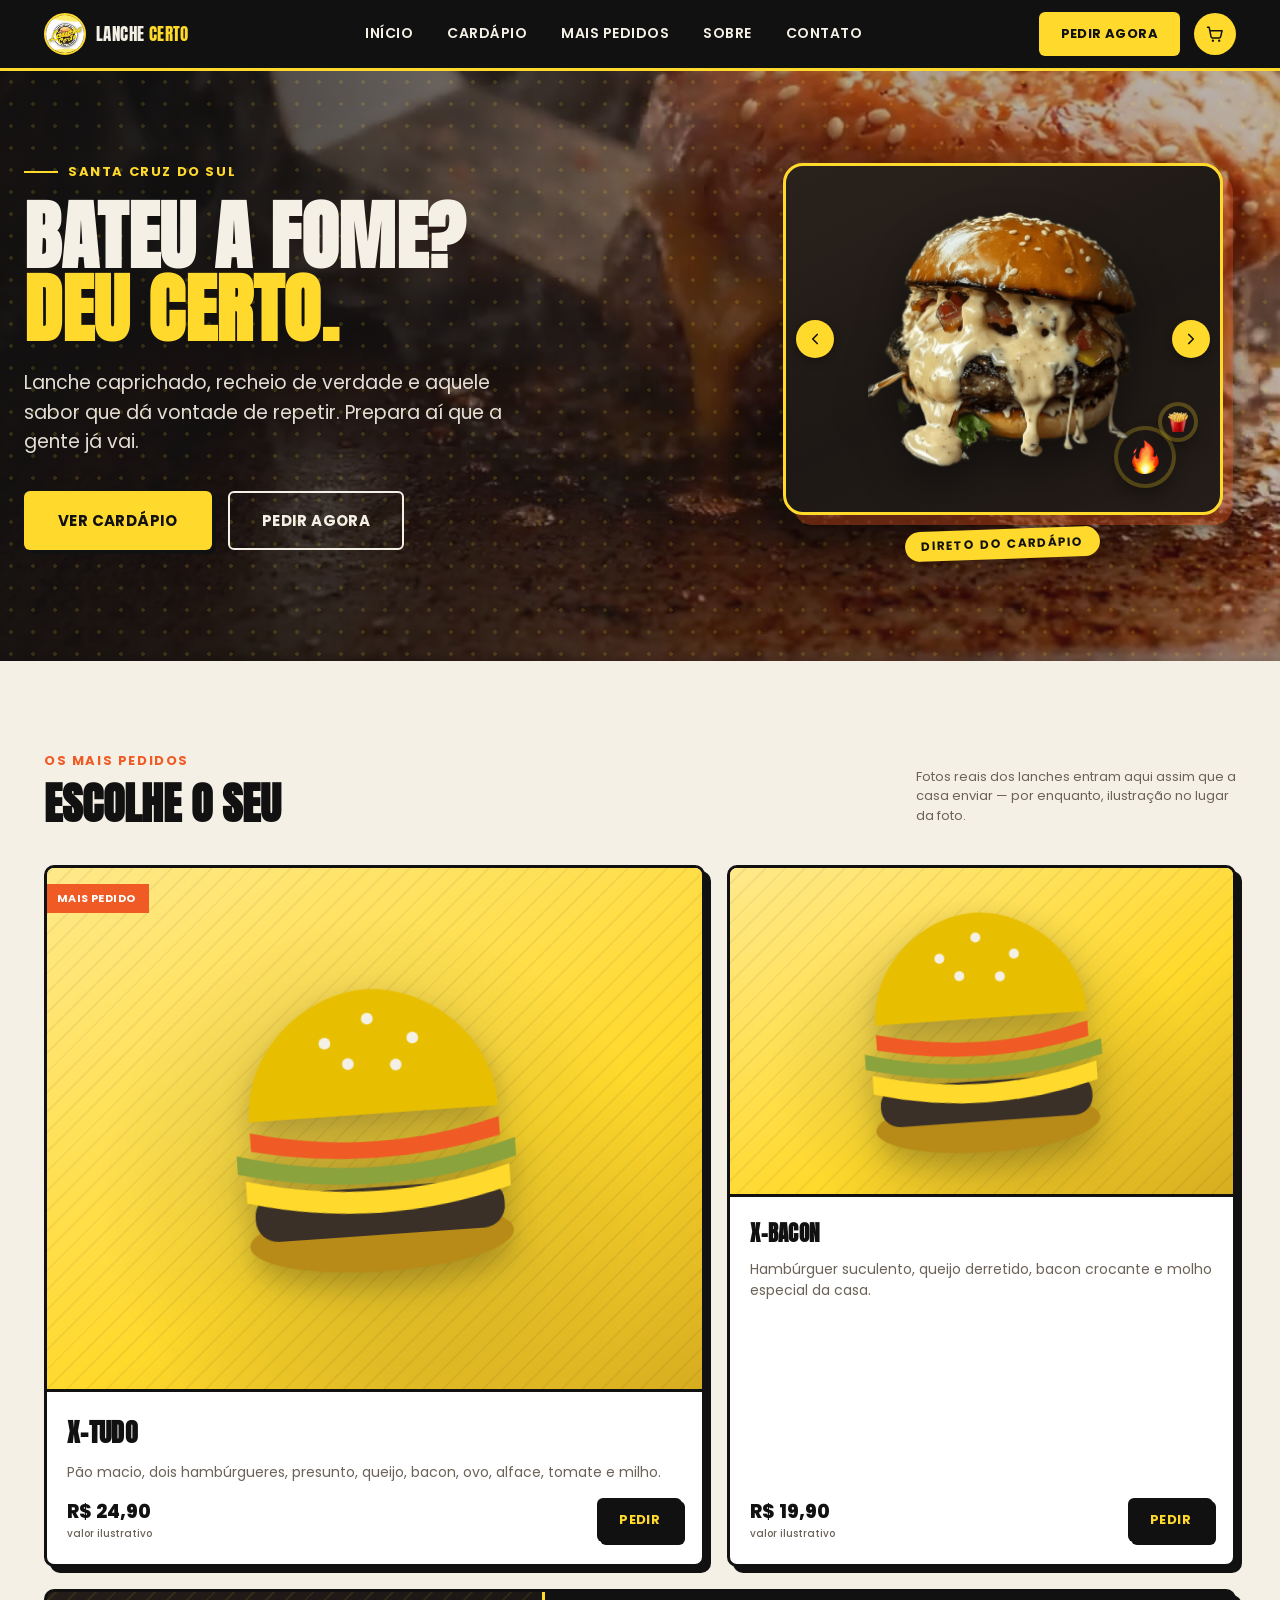
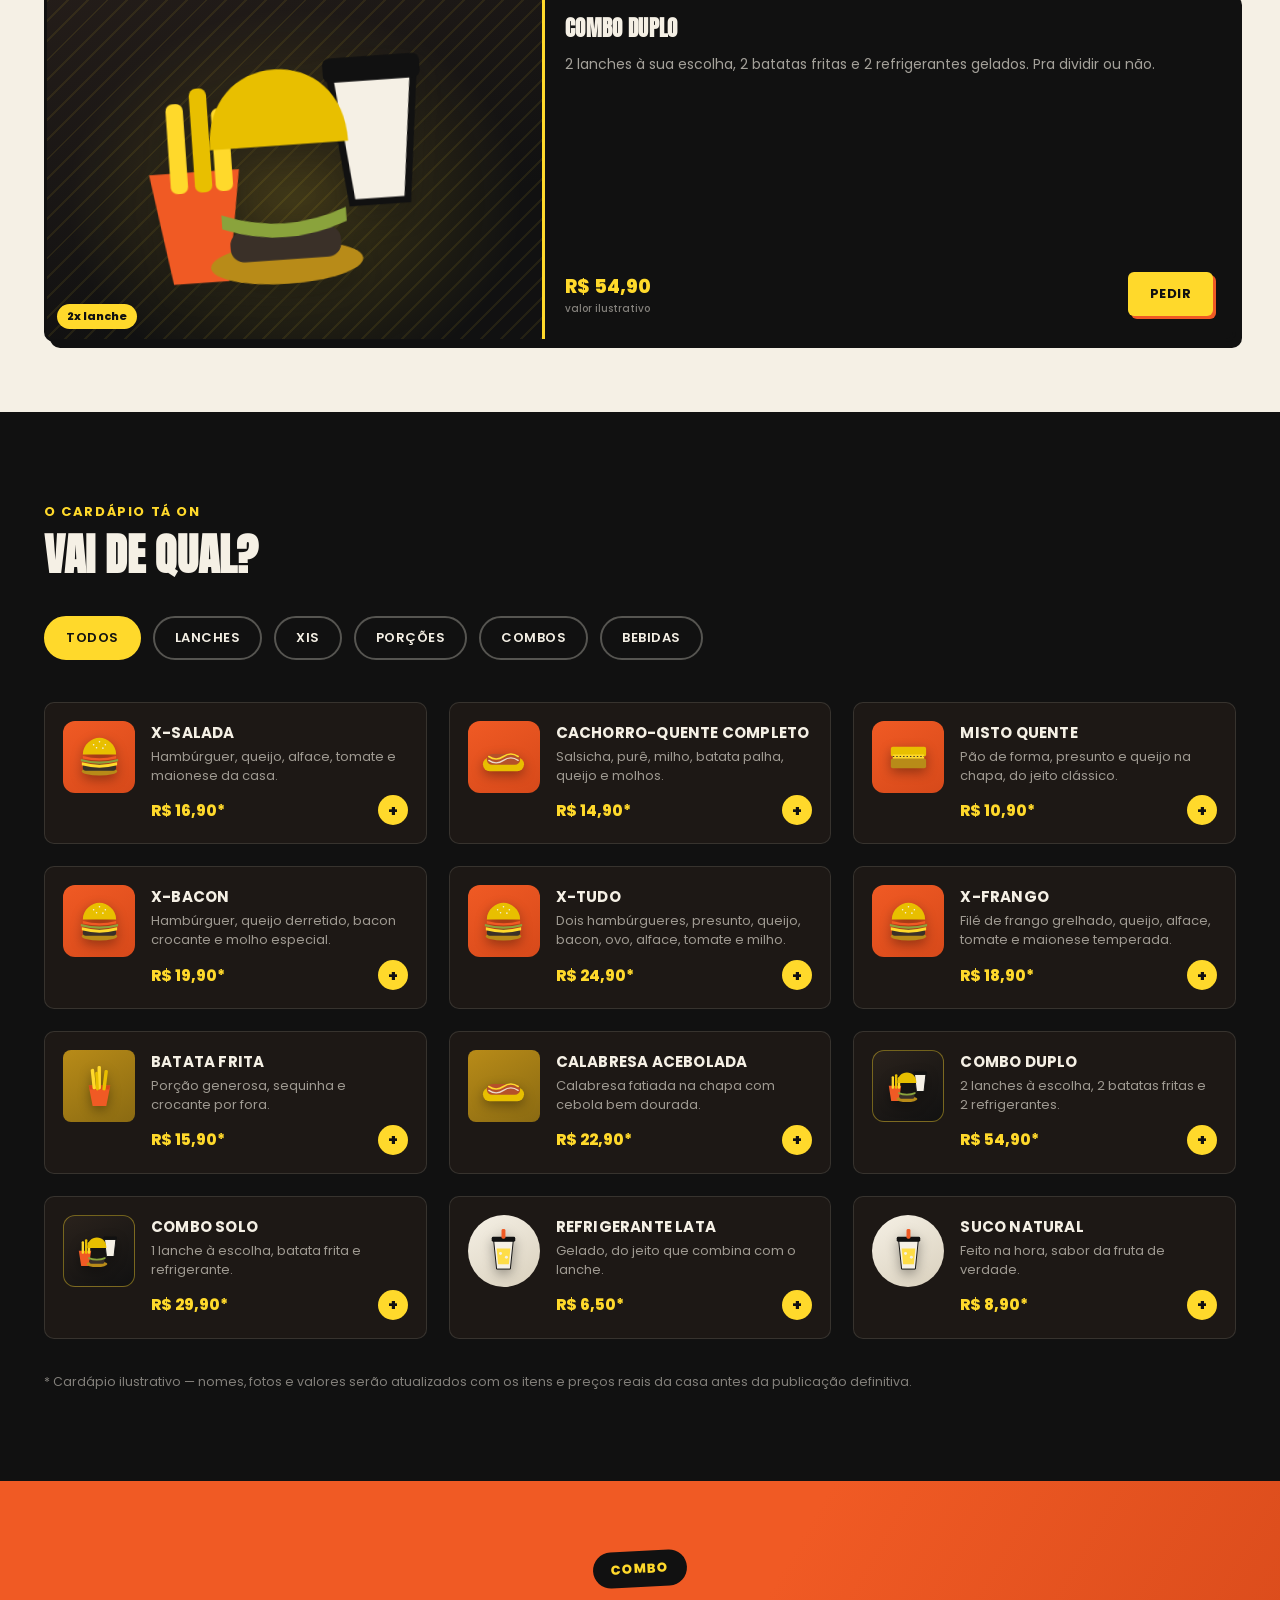
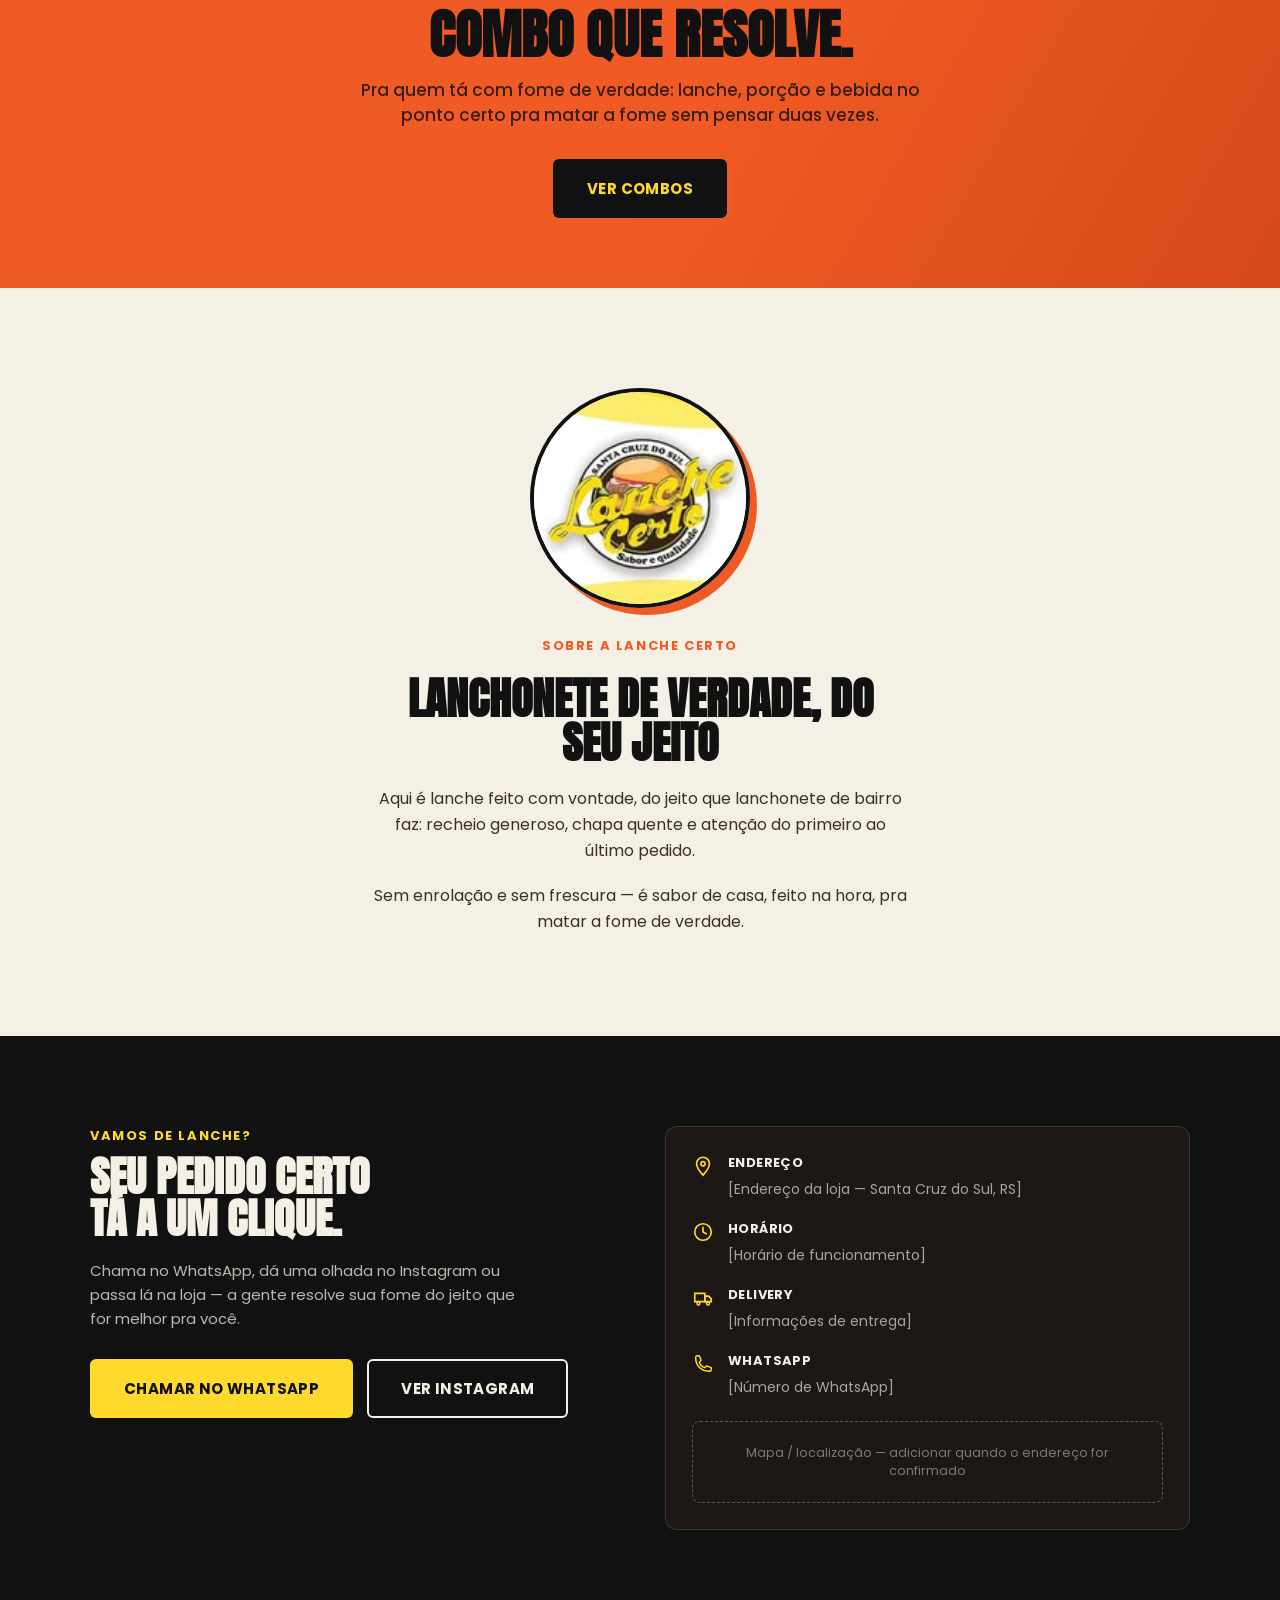
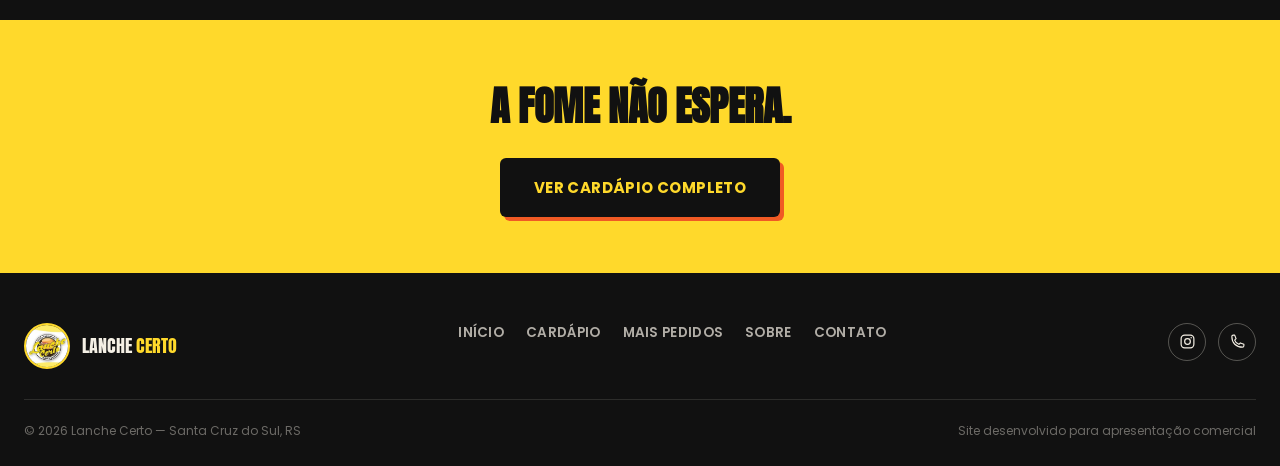
==== commit b0fe1b8c: "Adiciona vídeo de fundo sutil no hero (chapa + hambúrguer sendo preparado) Usa o vídeo real fornecid" ====
--- a/index.html
+++ b/index.html
@@ -144,9 +144,15 @@
 </header>
 
 <!-- ===== HERO =====
-     CLIENT CONFIG — headline, subtítulo, CTAs. Composição gráfica
-     (tipografia + formas), sem depender de foto de produto real. -->
+     CLIENT CONFIG — headline, subtítulo, CTAs. Vídeo de fundo (chapa
+     quente + hambúrguer sendo preparado) como camada sutil de atmosfera,
+     com véu quente (não preto puro) + gradiente mais escuro do lado
+     esquerdo pra manter o texto legível. Fica sempre atrás do conteúdo. -->
 <section class="hero" id="inicio">
+  <video class="hero-bg-video" src="public/hero-chapa-bg.mp4" poster="public/hero-chapa-bg-poster.jpg" autoplay muted loop playsinline></video>
+  <div class="hero-bg-overlay" aria-hidden="true"></div>
+  <div class="hero-bg-dots" aria-hidden="true"></div>
+
   <div class="hero-inner">
     <div class="hero-content">
       <span class="hero-eyebrow eyebrow"><span class="hero-eyebrow-line"></span>Santa Cruz do Sul</span>
--- a/css/style.css
+++ b/css/style.css
@@ -227,17 +227,47 @@
    forçada: contraste forte, camadas, leve assimetria controlada.
 =================================================== */
 .hero {
+  position: relative;
   background: var(--black);
-  background-image:
-    radial-gradient(circle, rgba(255,217,43,.14) 1.6px, transparent 1.6px);
-  background-size: 22px 22px;
   overflow: hidden;
   padding: 80px 24px 90px;
 }
+/* Vídeo de fundo — chapa quente/hambúrguer sendo preparado, sutil,
+   sempre atrás do conteúdo. Poster cobre o instante antes do 1º frame
+   decodificar e qualquer bloqueio de autoplay (fallback estático). */
+.hero-bg-video {
+  position: absolute;
+  inset: 0;
+  width: 100%;
+  height: 100%;
+  object-fit: cover;
+  /* mais forte à direita/embaixo (onde não tem texto), a vitrine de
+     comida por cima já cobre boa parte dessa área. */
+  object-position: 70% 55%;
+  z-index: 0;
+}
+/* véu quente (carvão/marrom, não preto puro) — conecta o vídeo com a
+   identidade da marca em vez de um contraste duro. */
+.hero-bg-overlay {
+  position: absolute;
+  inset: 0;
+  z-index: 1;
+  background:
+    linear-gradient(90deg, rgba(17,17,17,.86) 0%, rgba(17,17,17,.55) 32%, rgba(17,17,17,.18) 58%, rgba(17,17,17,.08) 100%),
+    rgba(43,33,27,.26);
+}
+.hero-bg-dots {
+  position: absolute;
+  inset: 0;
+  z-index: 2;
+  background-image: radial-gradient(circle, rgba(255,217,43,.14) 1.6px, transparent 1.6px);
+  background-size: 22px 22px;
+}
 .hero-inner {
+  position: relative;
+  z-index: 3;
   max-width: 1240px;
   margin: 0 auto;
-  position: relative;
   display: grid;
   grid-template-columns: 1.15fr .85fr;
   align-items: center;
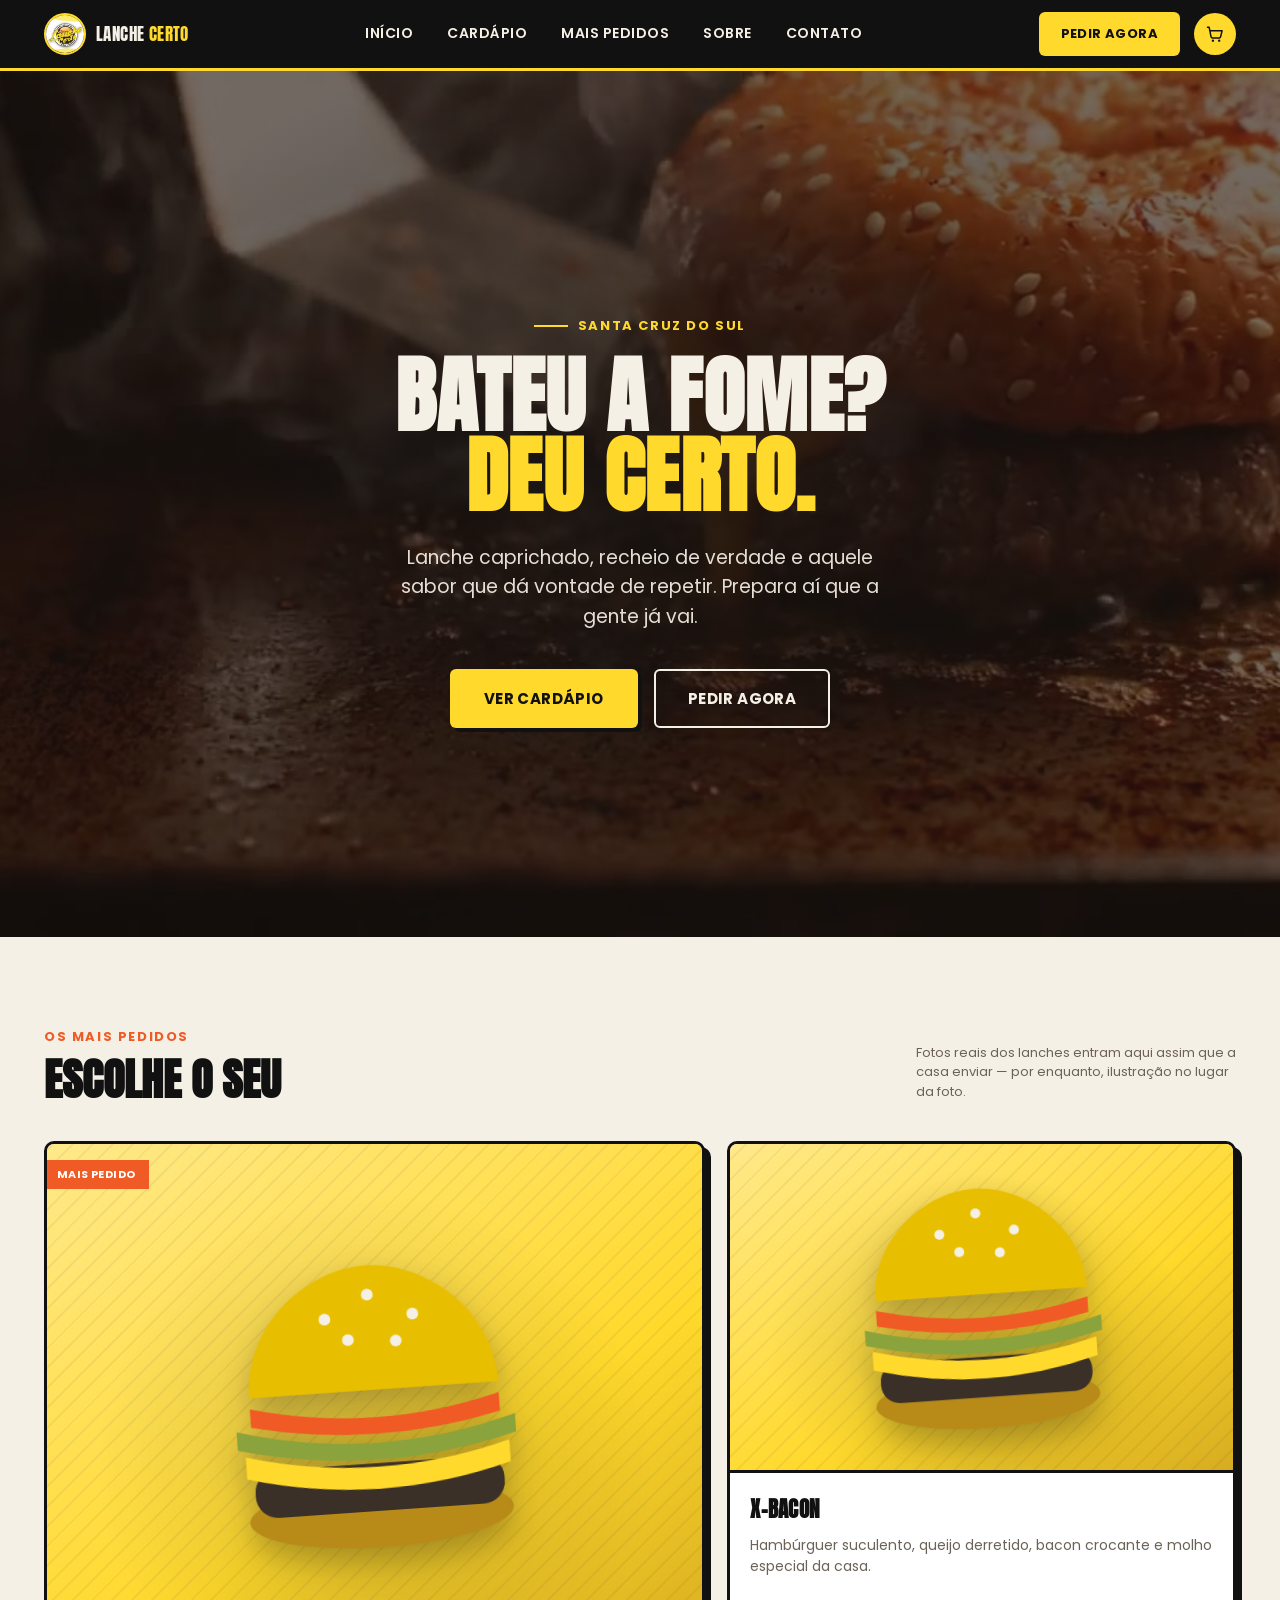
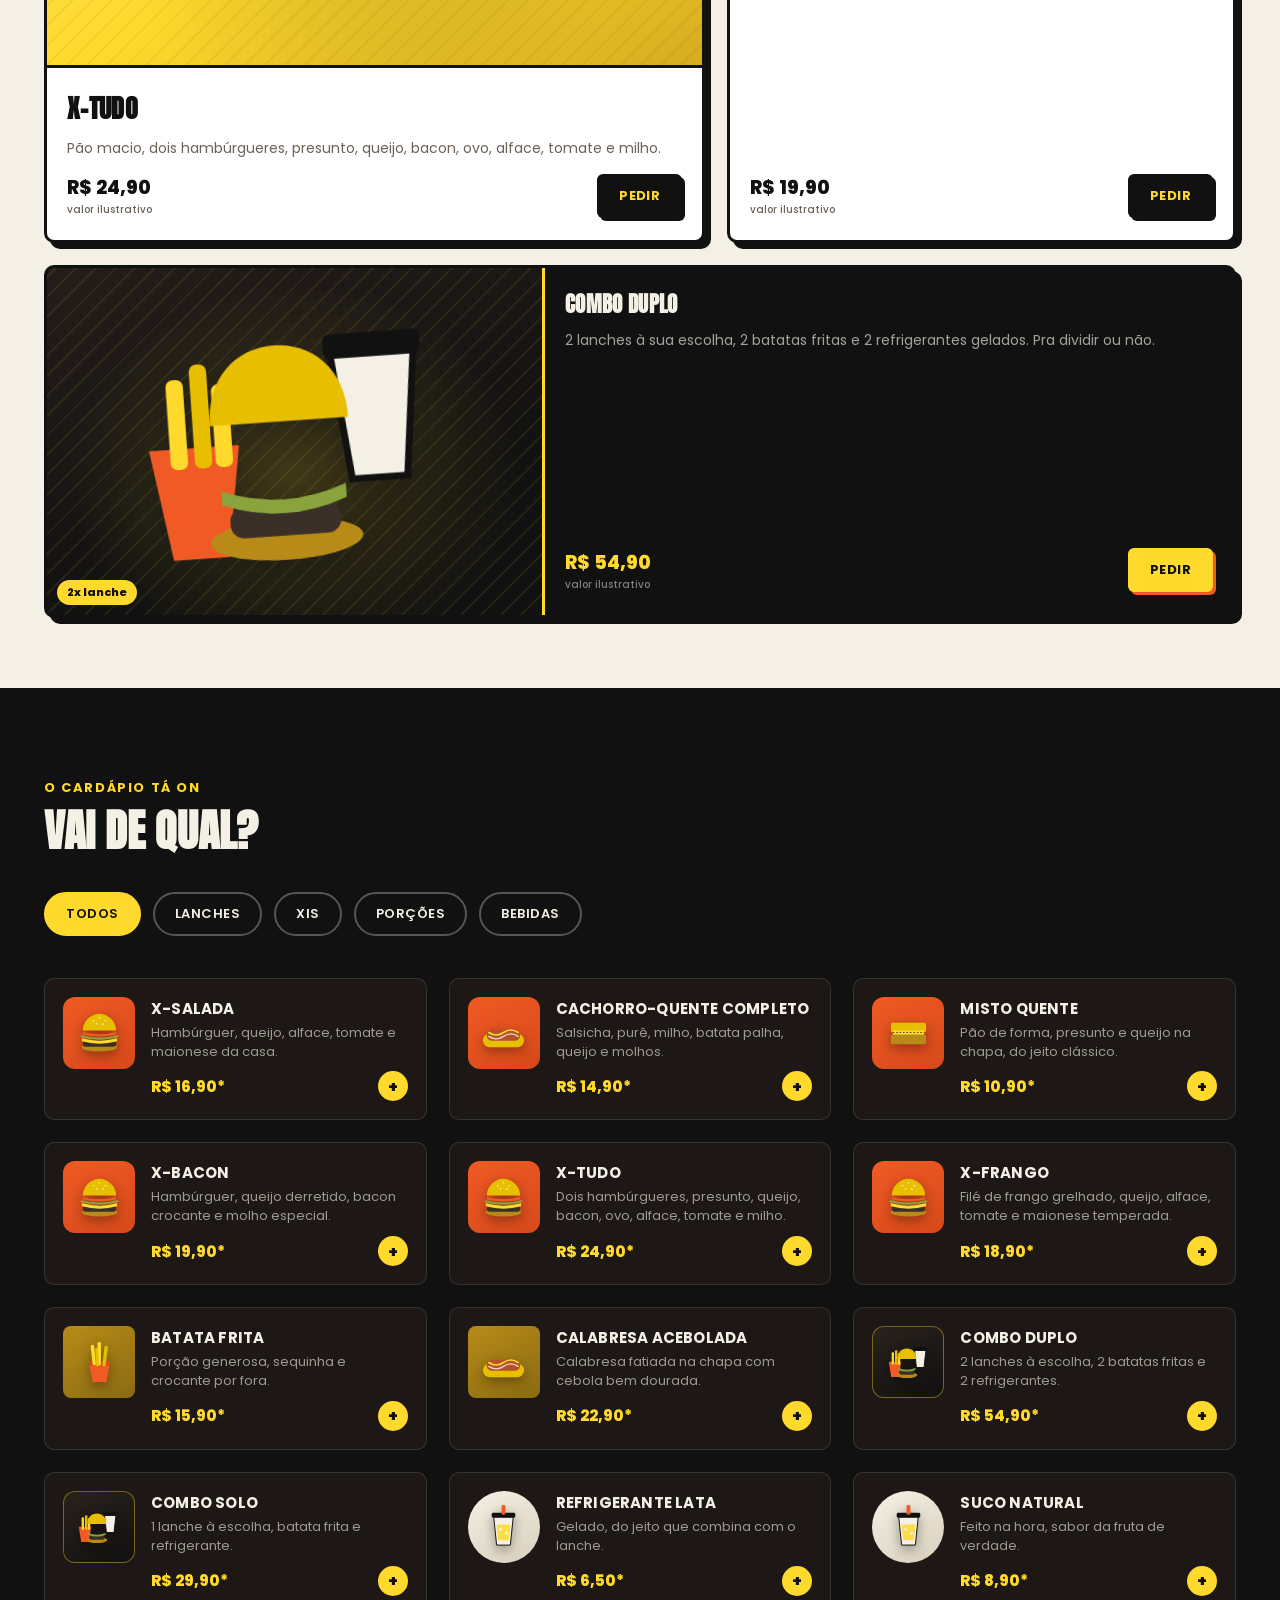
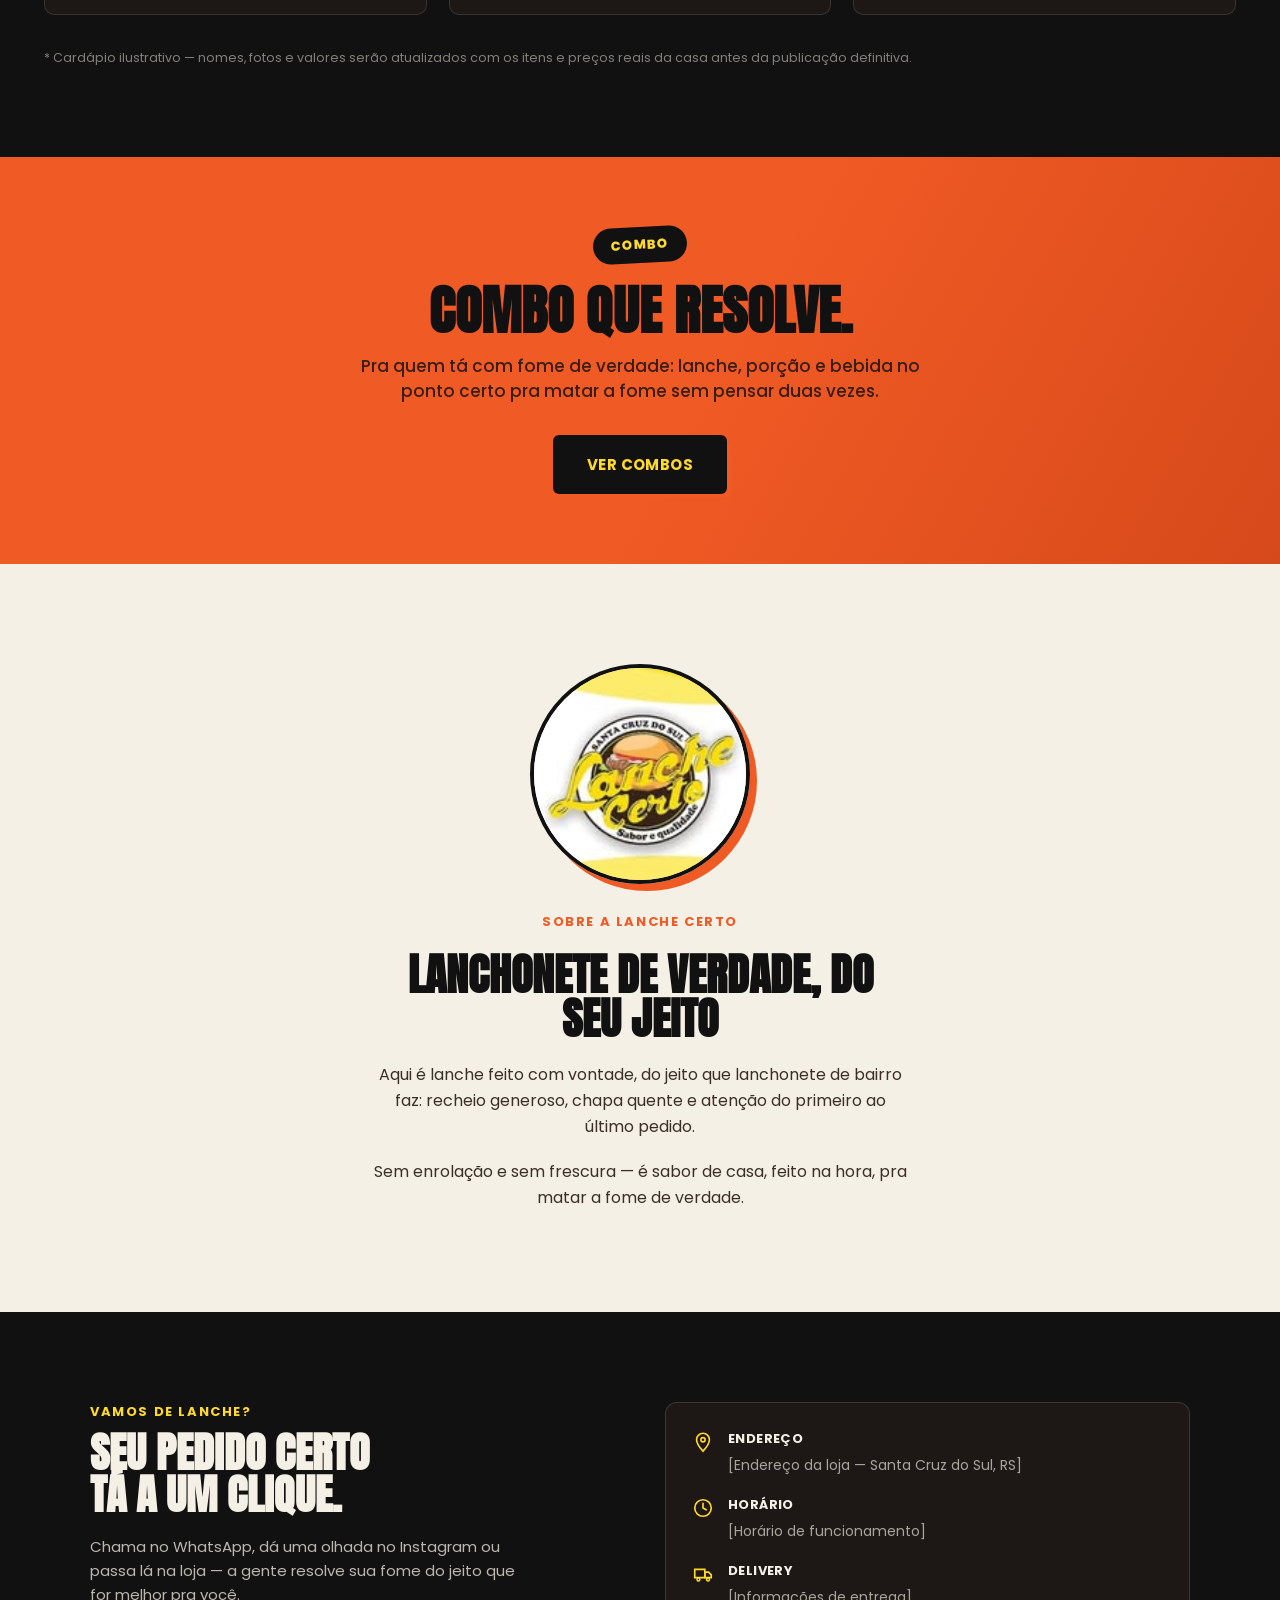
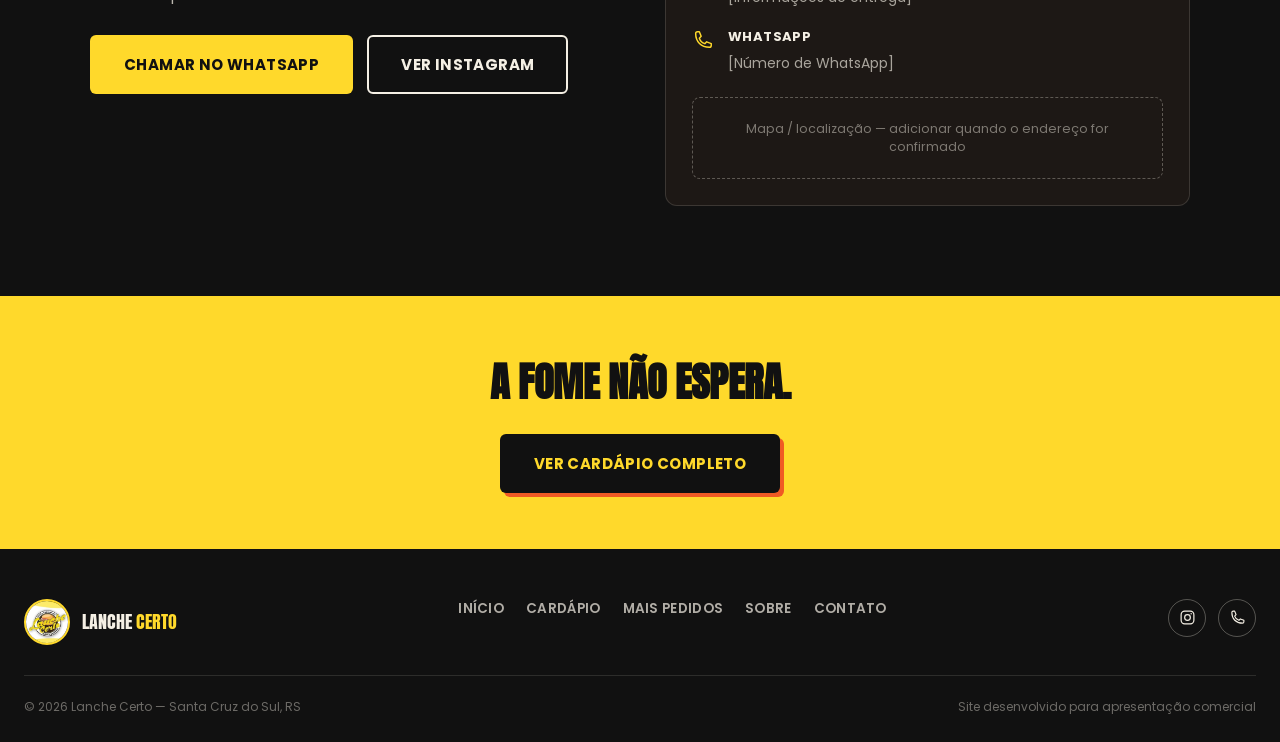
==== commit 78184c44: "Hero: remove card estático e pontinhos, centraliza tudo sobre o vídeo; loop bumerangue; corrige CTA " ====
--- a/index.html
+++ b/index.html
@@ -145,13 +145,14 @@
 
 <!-- ===== HERO =====
      CLIENT CONFIG — headline, subtítulo, CTAs. Vídeo de fundo (chapa
-     quente + hambúrguer sendo preparado) como camada sutil de atmosfera,
-     com véu quente (não preto puro) + gradiente mais escuro do lado
-     esquerdo pra manter o texto legível. Fica sempre atrás do conteúdo. -->
+     quente + hambúrguer sendo preparado, loop bumerangue — vai e volta
+     — pra não ter corte abrupto) como única camada visual do hero, com
+     véu quente (não preto puro) atrás do texto centralizado. Sem card
+     de produto estático, sem pontinhos decorativos: o vídeo é que dá o
+     movimento. Hero ocupa a maior parte da viewport inicial. -->
 <section class="hero" id="inicio">
   <video class="hero-bg-video" src="public/hero-chapa-bg.mp4" poster="public/hero-chapa-bg-poster.jpg" autoplay muted loop playsinline></video>
   <div class="hero-bg-overlay" aria-hidden="true"></div>
-  <div class="hero-bg-dots" aria-hidden="true"></div>
 
   <div class="hero-inner">
     <div class="hero-content">
@@ -166,42 +167,6 @@
         <a href="#contato" class="btn btn-secondary">Pedir Agora</a>
       </div>
     </div>
-
-    <!-- Vitrine giratória do hero — a MESMA animação de troca de foto
-         (duas camadas de imagem + par de emojis saindo de trás dela)
-         originalmente criada e ajustada a dedo pro carrossel do projeto
-         Chapa Quente/Gulamix, com as fotos e emojis reais reaproveitados
-         tal como estão (ver js/hero.js): mesmas curvas de easing, mesma
-         duração, mesmo comportamento de pop dos emojis. Só o percurso de
-         entrada/saída foi ajustado pra caber na vitrine da Lanche Certo
-         em vez de 100vw da tela inteira, pra nunca cobrir o headline nem
-         gerar overflow horizontal. Agora roda em loop automático e as
-         setas de navegação seguem funcionais. -->
-    <div class="hero-visual">
-      <div class="hero-showcase" id="heroShowcase">
-        <button class="hero-showcase-arrow hero-showcase-arrow-left" aria-label="Item anterior">
-          <svg viewBox="0 0 24 24" fill="none"><path d="M15 18l-6-6 6-6" stroke="currentColor" stroke-width="2.2" stroke-linecap="round" stroke-linejoin="round"/></svg>
-        </button>
-        <div class="hero-showcase-viewport">
-          <div class="hero-track-viewport">
-            <img class="hero-photo-layer" id="heroPhotoA" src="public/hamburguer-hero-solto.png" alt="X-Tudo Lanche Certo">
-            <img class="hero-photo-layer" id="heroPhotoB" alt="">
-          </div>
-          <div class="hero-emojis">
-            <span class="emoji-circle emoji-circle-big">
-              <img id="emojiBig" src="public/emoji-foguinho.png" alt="">
-            </span>
-            <span class="emoji-circle emoji-circle-small">
-              <img id="emojiSmall" src="public/emoji-batata-frita.png" alt="">
-            </span>
-          </div>
-        </div>
-        <button class="hero-showcase-arrow hero-showcase-arrow-right" aria-label="Próximo item">
-          <svg viewBox="0 0 24 24" fill="none"><path d="M9 18l6-6-6-6" stroke="currentColor" stroke-width="2.2" stroke-linecap="round" stroke-linejoin="round"/></svg>
-        </button>
-      </div>
-      <span class="hero-showcase-tag">Direto do cardápio</span>
-    </div>
   </div>
 </section>
 
@@ -289,7 +254,6 @@
     <button class="menu-tab" data-category="lanches">Lanches</button>
     <button class="menu-tab" data-category="xis">Xis</button>
     <button class="menu-tab" data-category="porcoes">Porções</button>
-    <button class="menu-tab" data-category="combos">Combos</button>
     <button class="menu-tab" data-category="bebidas">Bebidas</button>
   </div>
 
@@ -452,7 +416,7 @@
     <span class="promo-badge">Combo</span>
     <h2 class="promo-title">COMBO QUE RESOLVE.</h2>
     <p class="promo-text">Pra quem tá com fome de verdade: lanche, porção e bebida no ponto certo pra matar a fome sem pensar duas vezes.</p>
-    <a href="#cardapio" class="btn btn-dark">Ver Combos</a>
+    <a href="#cardapio" class="btn btn-dark" id="verCombosLink">Ver Combos</a>
   </div>
 </section>
 
--- a/css/style.css
+++ b/css/style.css
@@ -223,64 +223,64 @@
 }
 
 /* ===================================================
-   HERO — composição gráfica (tipografia + formas), sem foto
-   forçada: contraste forte, camadas, leve assimetria controlada.
+   HERO — vídeo de fundo (chapa quente/hambúrguer sendo preparado, em
+   loop bumerangue pra nunca ter corte abrupto) como única camada
+   visual, conteúdo centralizado por cima. Sem card de produto estático,
+   sem pontinhos decorativos — o vídeo é que dá o movimento/atmosfera.
 =================================================== */
 .hero {
   position: relative;
   background: var(--black);
   overflow: hidden;
-  padding: 80px 24px 90px;
-}
-/* Vídeo de fundo — chapa quente/hambúrguer sendo preparado, sutil,
-   sempre atrás do conteúdo. Poster cobre o instante antes do 1º frame
-   decodificar e qualquer bloqueio de autoplay (fallback estático). */
+  padding: 100px 24px 64px;
+}
+/* Vídeo de fundo — sutil, sempre atrás do conteúdo. Poster cobre o
+   instante antes do 1º frame decodificar e qualquer bloqueio de
+   autoplay (fallback estático). */
 .hero-bg-video {
   position: absolute;
   inset: 0;
   width: 100%;
   height: 100%;
   object-fit: cover;
-  /* mais forte à direita/embaixo (onde não tem texto), a vitrine de
-     comida por cima já cobre boa parte dessa área. */
-  object-position: 70% 55%;
+  object-position: 50% 45%;
   z-index: 0;
 }
 /* véu quente (carvão/marrom, não preto puro) — conecta o vídeo com a
-   identidade da marca em vez de um contraste duro. */
+   identidade da marca; mais forte num raio suave atrás do texto
+   centralizado, sem virar uma caixa escura com borda dura. */
 .hero-bg-overlay {
   position: absolute;
   inset: 0;
   z-index: 1;
   background:
-    linear-gradient(90deg, rgba(17,17,17,.86) 0%, rgba(17,17,17,.55) 32%, rgba(17,17,17,.18) 58%, rgba(17,17,17,.08) 100%),
-    rgba(43,33,27,.26);
-}
-.hero-bg-dots {
-  position: absolute;
-  inset: 0;
-  z-index: 2;
-  background-image: radial-gradient(circle, rgba(255,217,43,.14) 1.6px, transparent 1.6px);
-  background-size: 22px 22px;
+    radial-gradient(ellipse 62% 68% at 50% 46%, rgba(17,17,17,.52), transparent 75%),
+    rgba(29,22,17,.62);
 }
 .hero-inner {
   position: relative;
   z-index: 3;
   max-width: 1240px;
   margin: 0 auto;
-  display: grid;
-  grid-template-columns: 1.15fr .85fr;
-  align-items: center;
-  gap: 40px;
-  min-height: 420px;
-}
-.hero-content { position: relative; z-index: 2; }
+  min-height: 78vh;
+  display: flex;
+  align-items: center;
+  justify-content: center;
+}
+.hero-content {
+  max-width: 640px;
+  display: flex;
+  flex-direction: column;
+  align-items: center;
+  text-align: center;
+}
 .hero-eyebrow {
   color: var(--yellow);
   display: flex;
   align-items: center;
+  justify-content: center;
   gap: 10px;
-  margin-bottom: 18px;
+  margin-bottom: 20px;
 }
 .hero-eyebrow-line { width: 34px; height: 2px; background: var(--yellow); display: inline-block; }
 
@@ -289,8 +289,8 @@
   text-transform: uppercase;
   line-height: .96;
   letter-spacing: .5px;
-  font-size: clamp(40px, 6vw, 76px);
-  margin: 0 0 22px;
+  font-size: clamp(44px, 7vw, 84px);
+  margin: 0 0 26px;
 }
 .hero-title .line-cream { color: var(--cream); display: block; }
 .hero-title .line-yellow { color: var(--yellow); display: block; }
@@ -300,138 +300,19 @@
   font-size: clamp(16px, 1.6vw, 19px);
   line-height: 1.55;
   max-width: 480px;
-  margin: 0 0 34px;
+  margin: 0 auto 38px;
   opacity: .92;
 }
 
-.hero-buttons { display: flex; flex-wrap: wrap; gap: 16px; margin-bottom: 10px; }
-
-.hero-visual {
-  position: relative;
-  z-index: 2;
-  display: flex;
-  flex-direction: column;
-  align-items: center;
-  gap: 14px;
-}
-
-/* Vitrine giratória — reaproveita a mecânica de slide horizontal
-   (dois slots, translateX + as mesmas curvas de easing/duração) do
-   carrossel de fotos original, agora em loop automático e CONTIDA
-   numa caixa própria (não usa mais 100vw da tela cheia): translateX
-   é relativo à largura da própria vitrine, então nunca gera overflow
-   de página mesmo se o clique/timer disparar no meio de um resize. */
-.hero-showcase {
-  position: relative;
-  width: min(440px, 100%);
-  aspect-ratio: 5 / 4;
-  border-radius: 20px;
-  background: linear-gradient(155deg, #2a221c 0%, var(--black-soft) 55%, #241d19 100%);
-  border: 3px solid var(--yellow);
-  box-shadow: 10px 10px 0 rgba(240,90,36,.35), 0 30px 50px rgba(0,0,0,.4);
-  overflow: hidden;
-}
-.hero-showcase-viewport {
-  position: absolute;
-  inset: 0;
-  overflow: hidden;
-}
-/* Troca de foto — a mesma animação (duas camadas de imagem cruzando +
-   par de emojis saindo de trás da foto) do carrossel original do
-   Chapa Quente/Gulamix, com fotos/emojis reais reaproveitados como
-   estão. Só o percurso de entrada/saída passa a ser relativo à própria
-   vitrine (não 100vw da tela) — ver comentário no HTML. */
-.hero-track-viewport {
-  position: absolute;
-  inset: 0;
-  overflow: hidden;
-}
-.hero-photo-layer {
-  /* sem legenda por baixo agora — a foto ocupa a vitrine quase inteira,
-     o hambúrguer é o foco visual do card. */
-  position: absolute;
-  inset: 0;
-  margin: auto;
-  max-width: 74%;
-  max-height: 74%;
-  width: auto;
-  height: auto;
-  object-fit: contain;
-  will-change: transform;
-  z-index: 2;
-  filter: drop-shadow(0 18px 22px rgba(0,0,0,.42));
-}
-.hero-photo-layer.xis-carne-photo { max-width: 84%; max-height: 84%; }
-.hero-emojis {
-  position: absolute;
-  bottom: 8%;
-  right: 6%;
-  width: 78px;
-  height: 78px;
-  z-index: 1;
-}
-.emoji-circle {
-  position: absolute;
-  border-radius: 50%;
-  background: var(--black-soft);
-  box-shadow: 0 0 0 4px rgba(255,217,43,.25), 0 10px 18px rgba(0,0,0,.4);
-  display: flex;
-  align-items: center;
-  justify-content: center;
-  overflow: hidden;
-  opacity: 1;
-  will-change: transform, opacity;
-}
-.emoji-circle img { width: 62%; height: 62%; object-fit: contain; display: block; }
-.emoji-circle-big { width: 54px; height: 54px; left: 2px; bottom: 0; }
-.emoji-circle-small { width: 32px; height: 32px; top: 0; right: 0; }
-
-.hero-showcase-arrow {
-  position: absolute;
-  top: 50%;
-  translate: 0 -50%;
-  width: 38px;
-  height: 38px;
-  border-radius: 50%;
-  background: var(--yellow);
-  color: var(--black);
-  border: none;
-  display: inline-flex;
-  align-items: center;
-  justify-content: center;
-  z-index: 5;
-  box-shadow: 0 4px 10px rgba(0,0,0,.3);
-}
-.hero-showcase-arrow:hover { background: var(--white); }
-.hero-showcase-arrow svg { width: 18px; height: 18px; }
-.hero-showcase-arrow-left { left: 10px; }
-.hero-showcase-arrow-right { right: 10px; }
-.hero-showcase-arrow[hidden] { display: none; }
-.hero-showcase-tag {
-  font-family: var(--font-body);
-  font-weight: 700;
-  font-size: 12px;
-  letter-spacing: 1px;
-  text-transform: uppercase;
-  color: var(--black);
-  background: var(--yellow);
-  padding: 6px 16px;
-  border-radius: 20px;
-  transform: rotate(-2deg);
-}
-@media (max-width: 980px) {
-  .hero-inner { grid-template-columns: 1fr; gap: 42px; text-align: center; }
-  .hero-eyebrow { justify-content: center; }
-  .hero-subtitle { margin-left: auto; margin-right: auto; }
-  .hero-buttons { justify-content: center; }
-  .hero-visual { order: -1; }
-  .hero-showcase { width: min(380px, 88vw); }
-}
-@media (prefers-reduced-motion: reduce) {
-  .hero-showcase-arrow { display: none; }
+.hero-buttons { display: flex; flex-wrap: wrap; justify-content: center; gap: 16px; }
+
+@media (max-width: 760px) {
+  .hero { padding: 88px 24px 56px; }
+  .hero-inner { min-height: 72vh; }
 }
 @media (max-width: 480px) {
-  .hero-buttons { flex-direction: column; align-items: stretch; }
+  .hero-inner { min-height: 66vh; }
+  .hero-buttons { flex-direction: column; align-items: stretch; width: 100%; }
   .hero-buttons .btn { width: 100%; }
 }
 
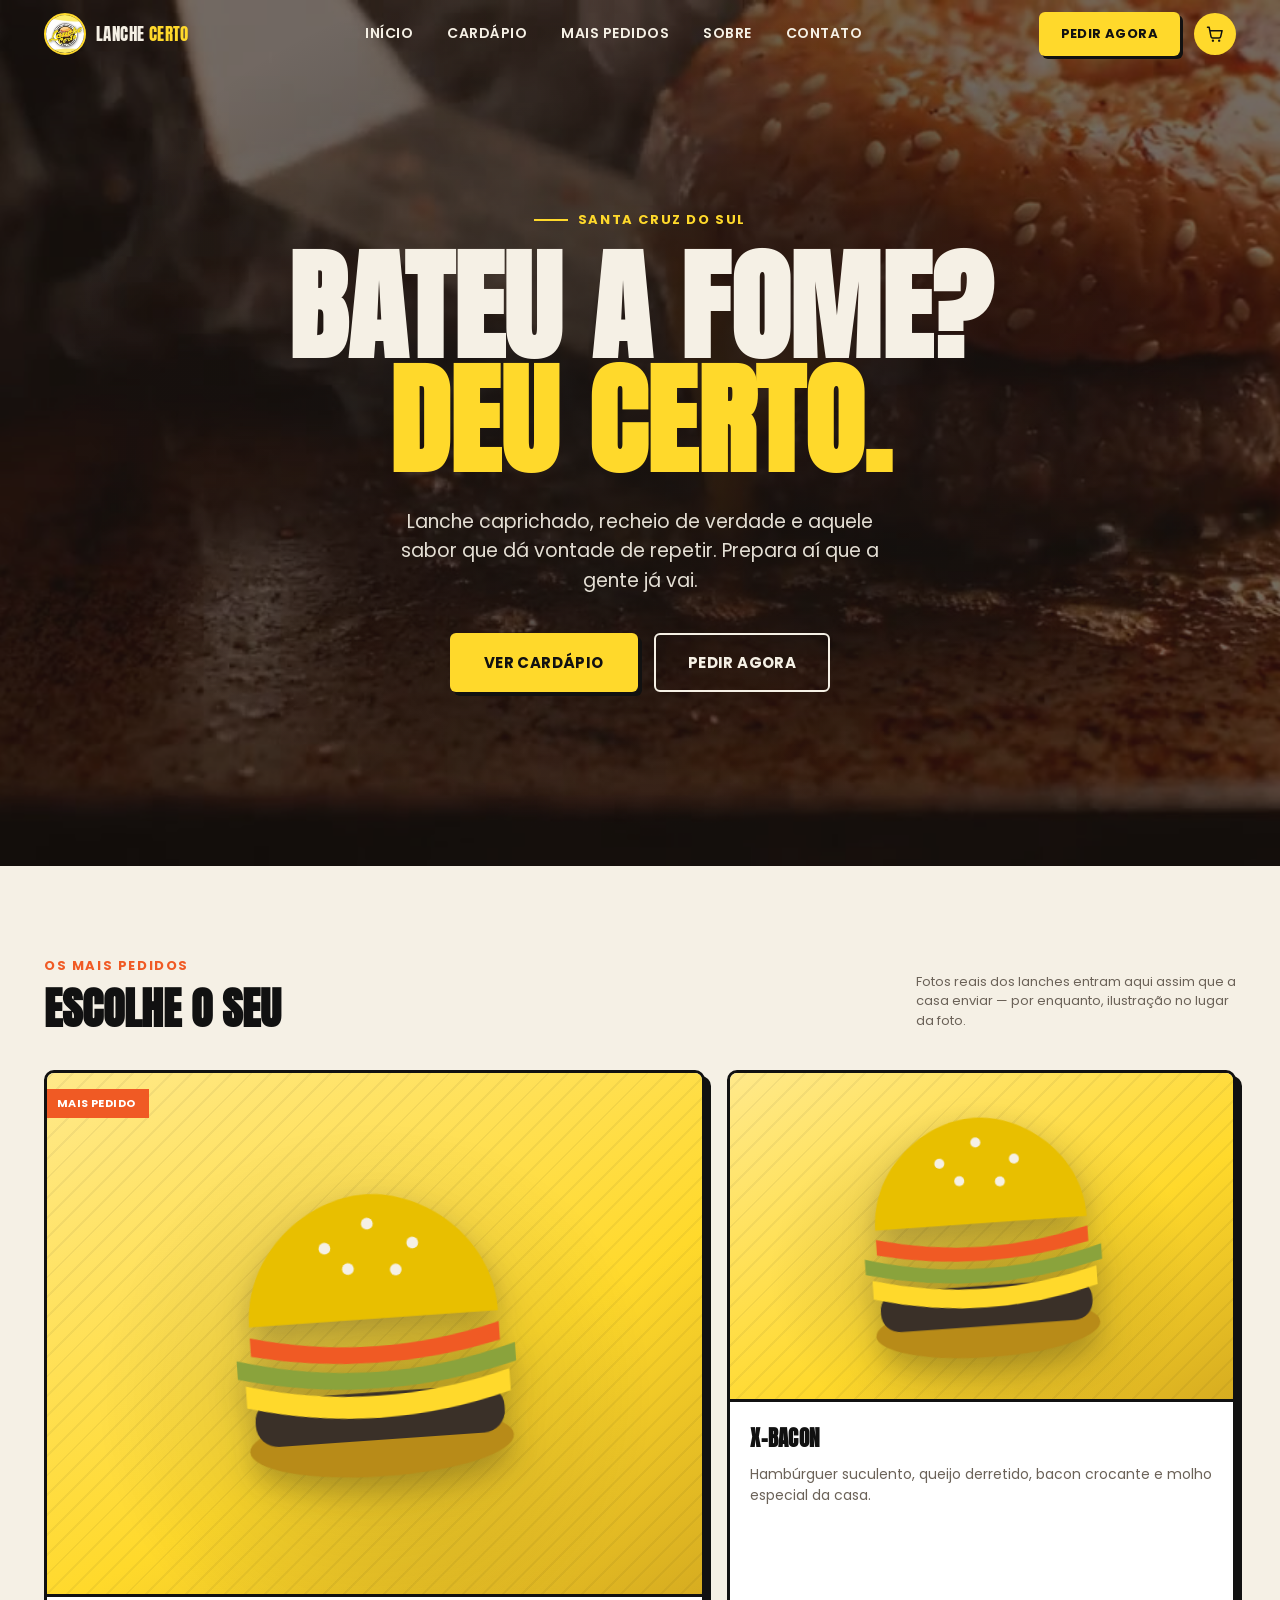
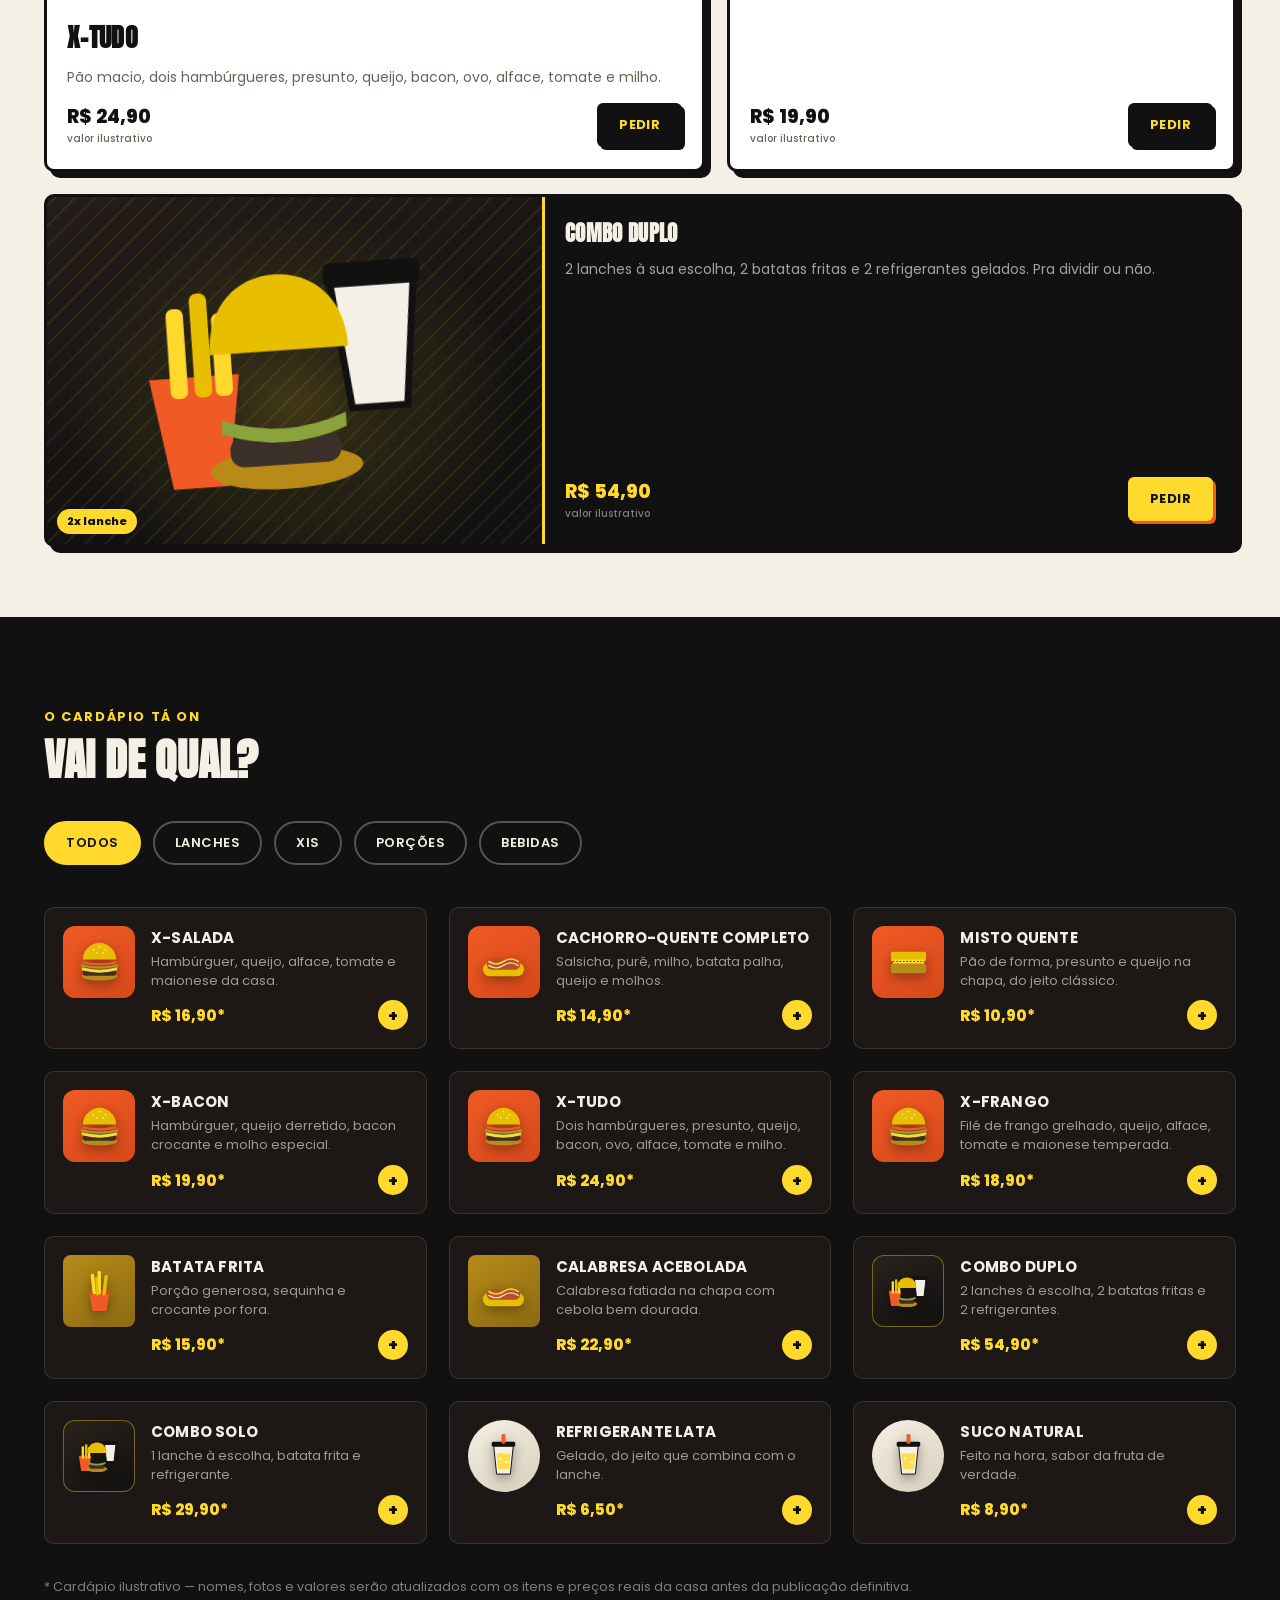
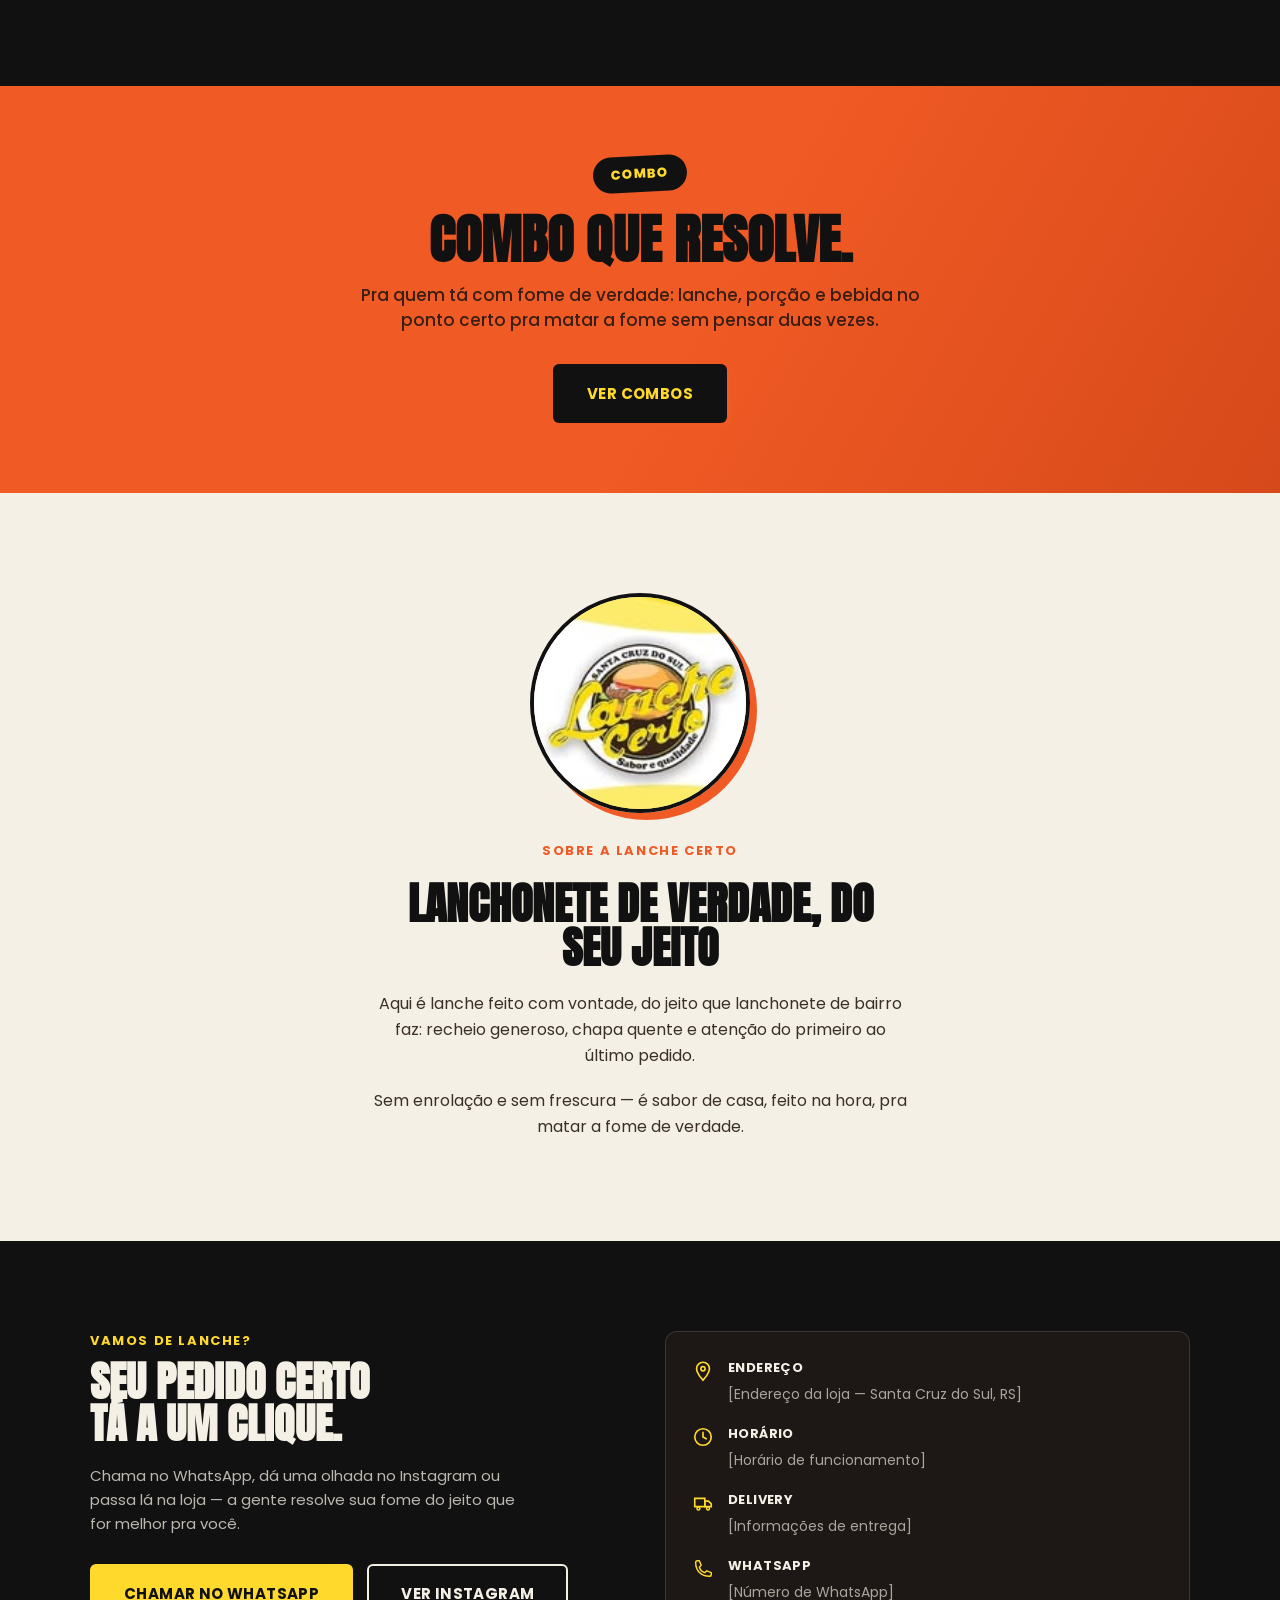
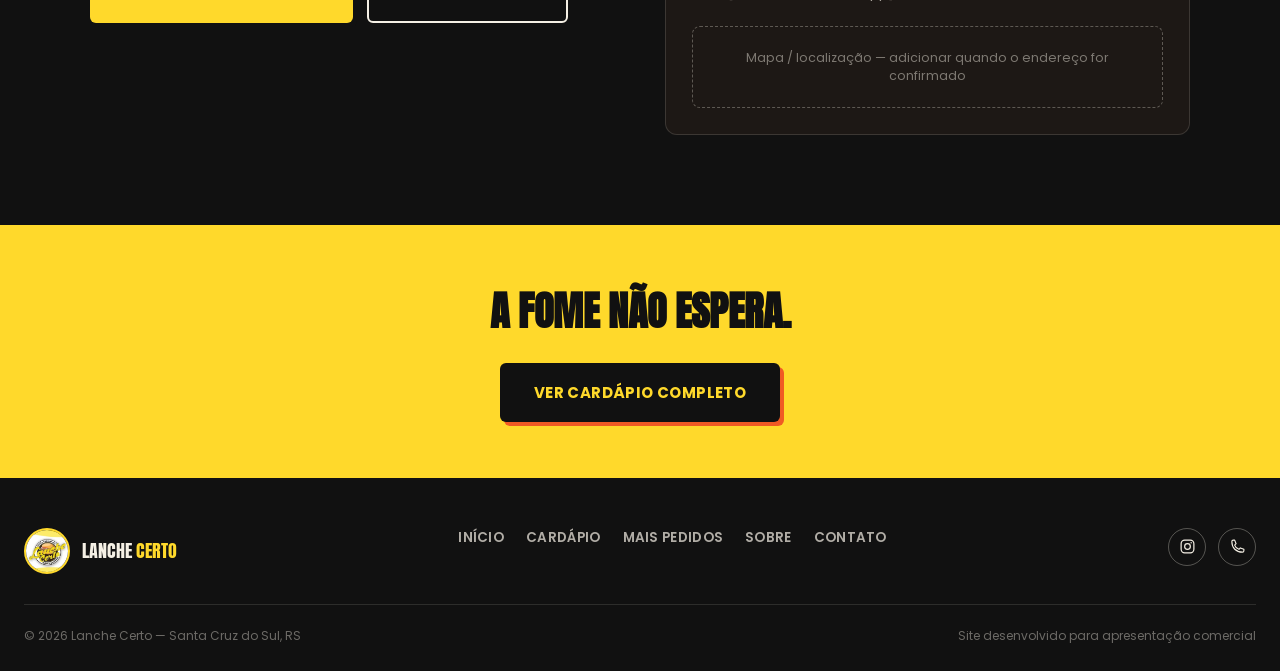
==== commit 97a48e71: "Reforça reprodução do vídeo do hero e cria página dedicada /combos - Diagnóstico completo do vídeo d" ====
--- a/index.html
+++ b/index.html
@@ -416,7 +416,7 @@
     <span class="promo-badge">Combo</span>
     <h2 class="promo-title">COMBO QUE RESOLVE.</h2>
     <p class="promo-text">Pra quem tá com fome de verdade: lanche, porção e bebida no ponto certo pra matar a fome sem pensar duas vezes.</p>
-    <a href="#cardapio" class="btn btn-dark" id="verCombosLink">Ver Combos</a>
+    <a href="combos.html" class="btn btn-dark">Ver Combos</a>
   </div>
 </section>
 
--- a/css/style.css
+++ b/css/style.css
@@ -26,6 +26,11 @@
 * { box-sizing: border-box; }
 html { scroll-behavior: smooth; }
 html { overflow-x: hidden; }
+/* header agora é fixed (flutua por cima do conteúdo o tempo todo, não
+   só depois de "grudar") — sem isso, o destino de qualquer link/scroll
+   por âncora (nav, "Ver Combos") ficaria parcialmente escondido atrás
+   dele. */
+#inicio, #destaques, #cardapio, #sobre, #contato { scroll-margin-top: 90px; }
 body {
   margin: 0;
   font-family: var(--font-body);
@@ -113,12 +118,24 @@
 /* ===================================================
    HEADER — logo real pequena e controlada, nunca protagonista
 =================================================== */
+/* Header com dois estados: transparente/mesclado ao herói no topo,
+   sólido (preto + linha amarela) assim que o herói sai da tela — ver
+   .header.is-scrolled e a lógica de scroll em js/hero.js. Fixed (não
+   sticky) pra flutuar sobre o vídeo do herói desde o primeiro frame. */
 .header {
-  position: sticky;
+  position: fixed;
   top: 0;
+  left: 0;
+  right: 0;
   z-index: 100;
+  background: transparent;
+  border-bottom: 3px solid transparent;
+  transition: background-color .35s ease, border-color .35s ease, box-shadow .35s ease;
+}
+.header.is-scrolled {
   background: var(--black);
-  border-bottom: 3px solid var(--yellow);
+  border-bottom-color: var(--yellow);
+  box-shadow: 0 4px 18px rgba(0,0,0,.35);
 }
 .header-inner {
   max-width: 1240px;
@@ -268,7 +285,7 @@
   justify-content: center;
 }
 .hero-content {
-  max-width: 640px;
+  max-width: 960px;
   display: flex;
   flex-direction: column;
   align-items: center;
@@ -287,10 +304,10 @@
 .hero-title {
   font-family: var(--font-display);
   text-transform: uppercase;
-  line-height: .96;
+  line-height: .94;
   letter-spacing: .5px;
-  font-size: clamp(44px, 7vw, 84px);
-  margin: 0 0 26px;
+  font-size: clamp(54px, 9.5vw, 138px);
+  margin: 0 0 28px;
 }
 .hero-title .line-cream { color: var(--cream); display: block; }
 .hero-title .line-yellow { color: var(--yellow); display: block; }
@@ -485,6 +502,16 @@
 .menu-section { background: var(--black); padding: 90px 0 90px; }
 .menu-section .section-title { color: var(--cream); }
 .menu-section .section-eyebrow { color: var(--yellow); }
+.menu-section .section-head-note { color: rgba(245,240,229,.55); max-width: none; margin-top: 6px; }
+/* Link "Voltar" — página dedicada de combos (combos.html) */
+.menu-back-link {
+  display: inline-block;
+  color: rgba(245,240,229,.55);
+  font-size: 13px;
+  font-weight: 600;
+  margin-bottom: 16px;
+}
+.menu-back-link:hover { color: var(--yellow); }
 
 .menu-tabs {
   max-width: 1240px;
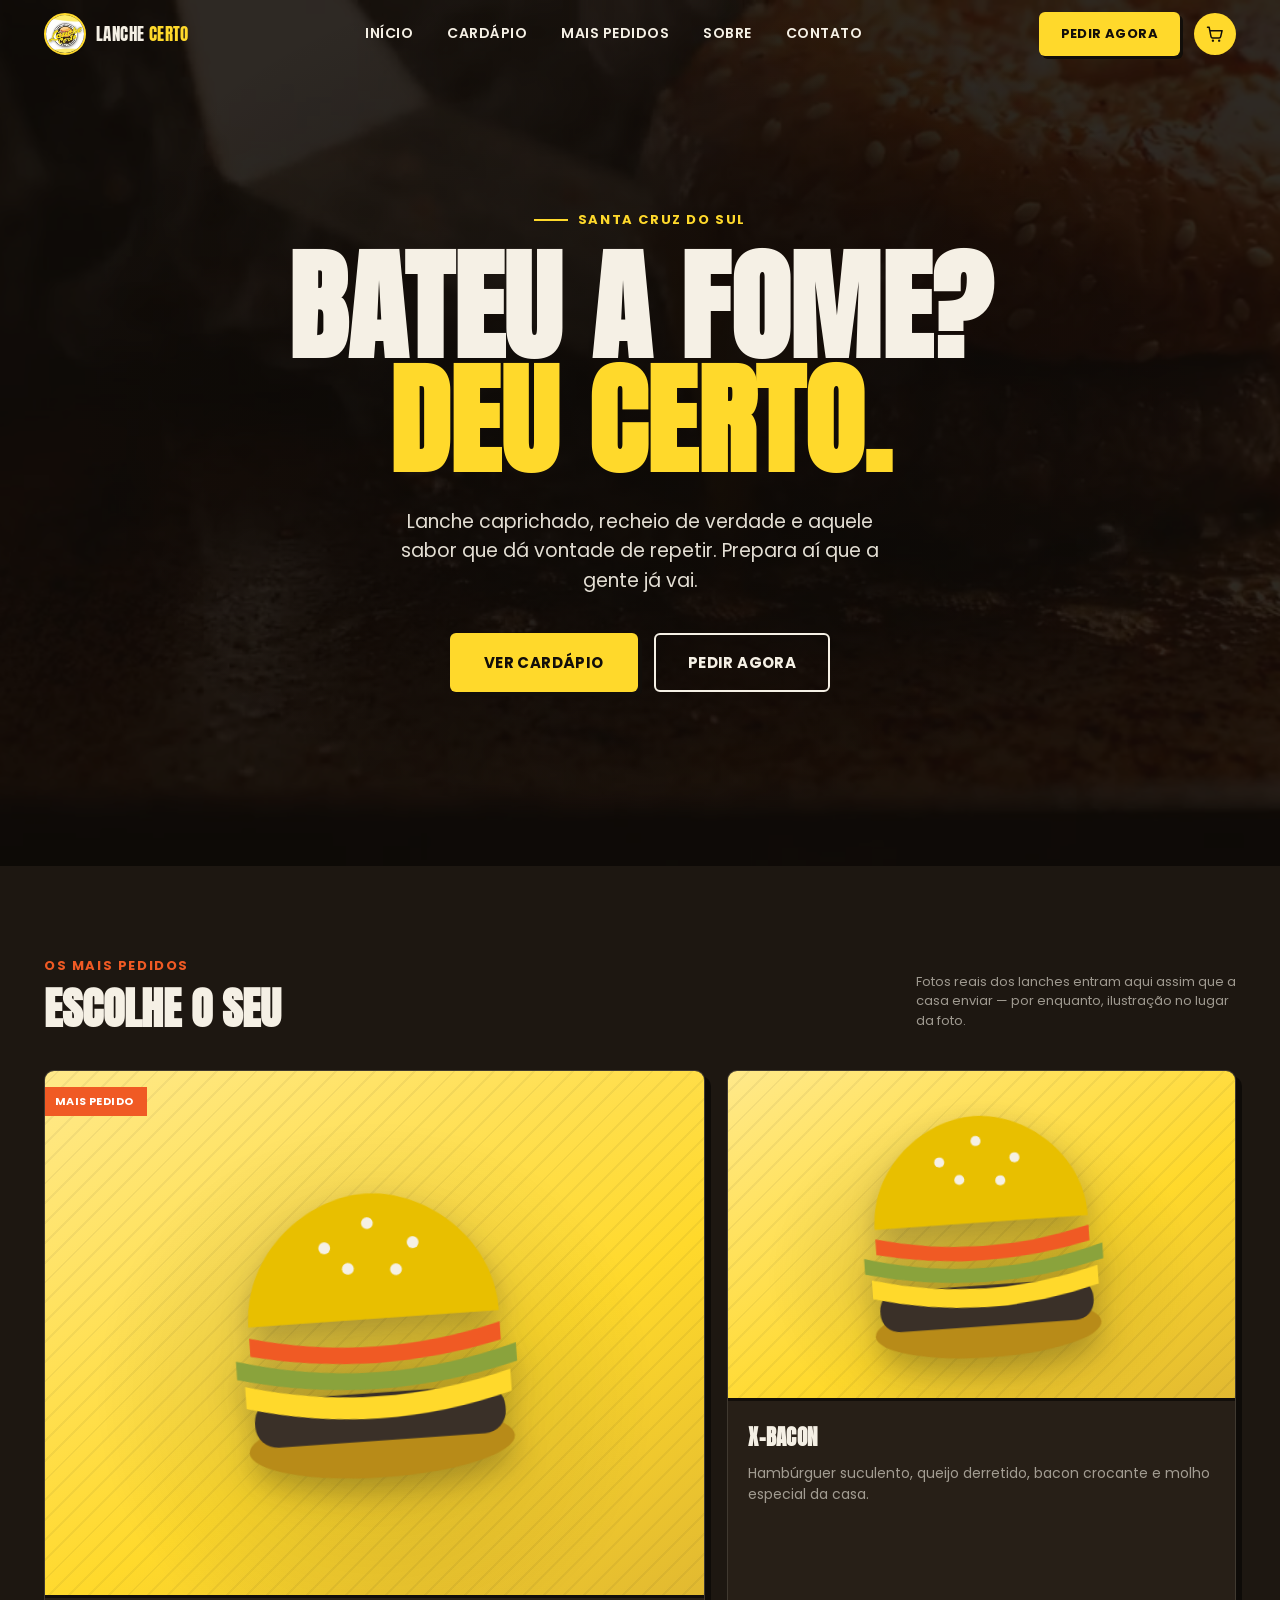
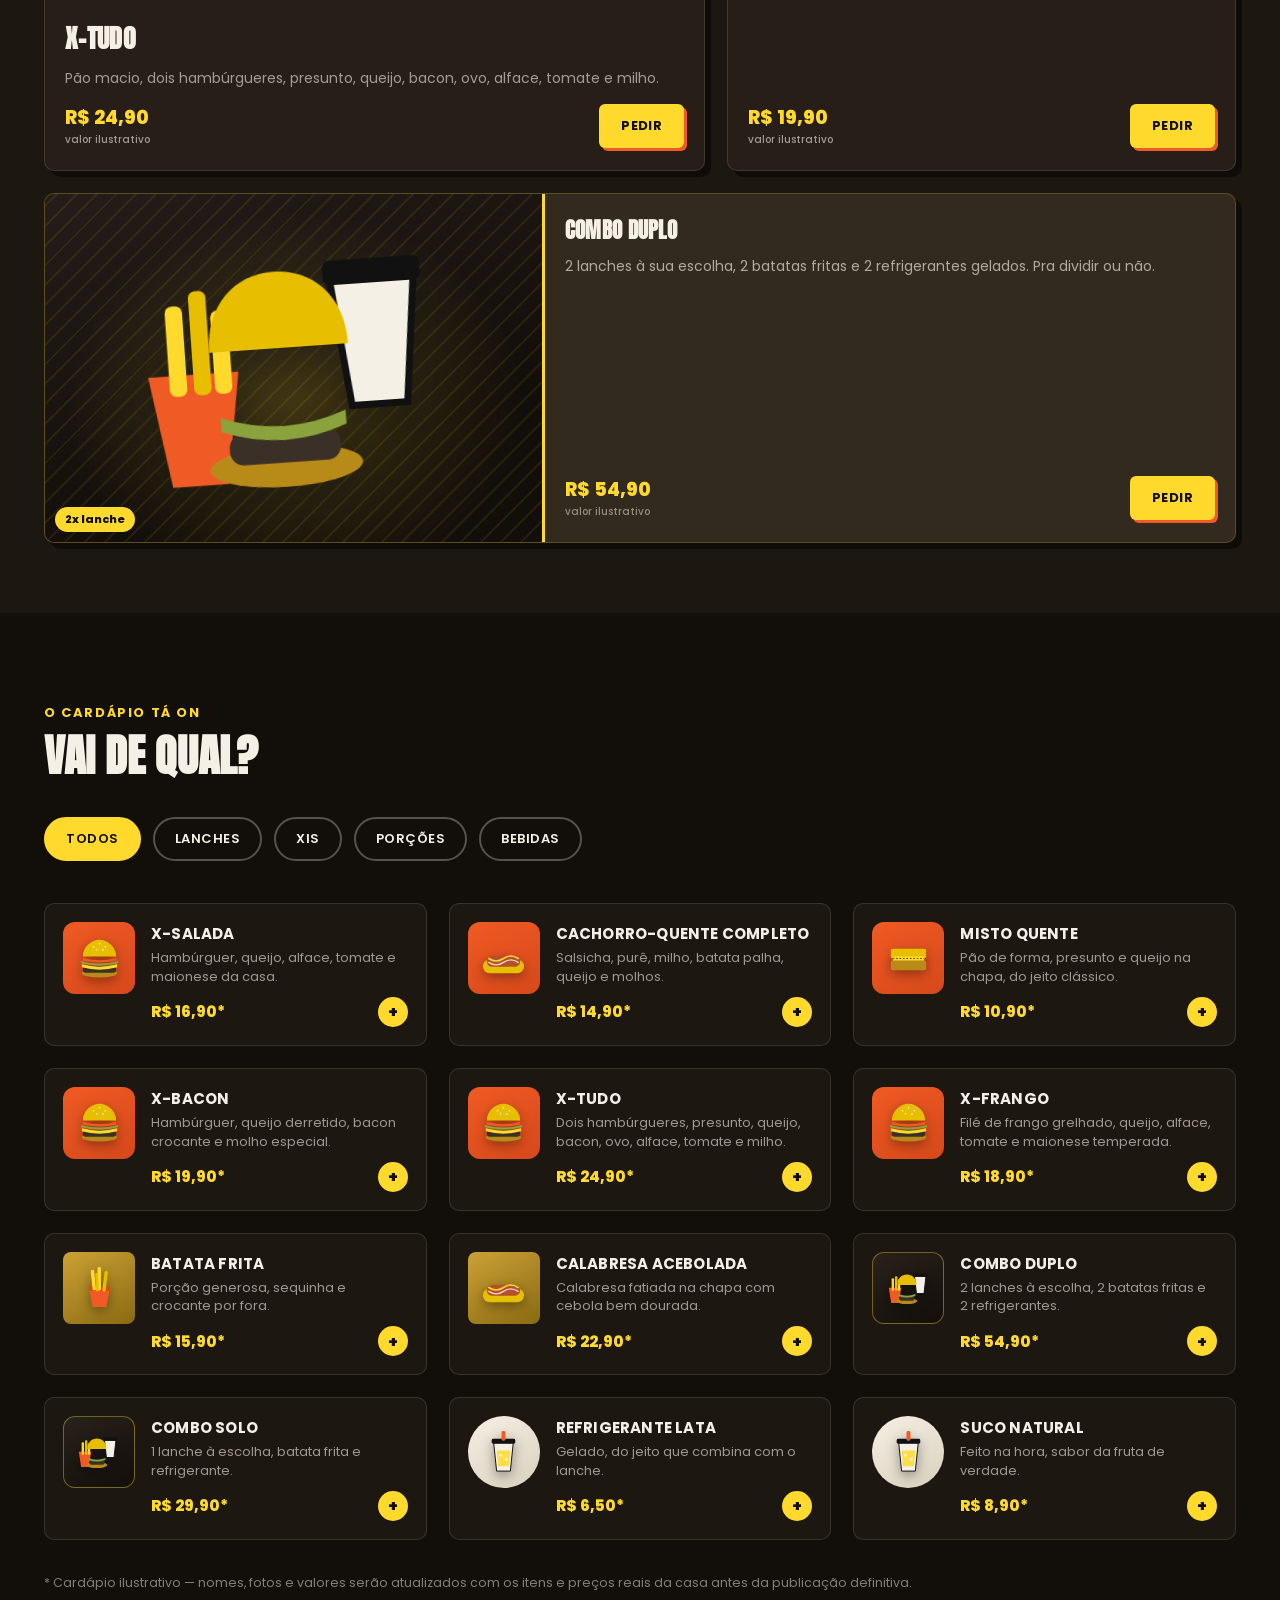
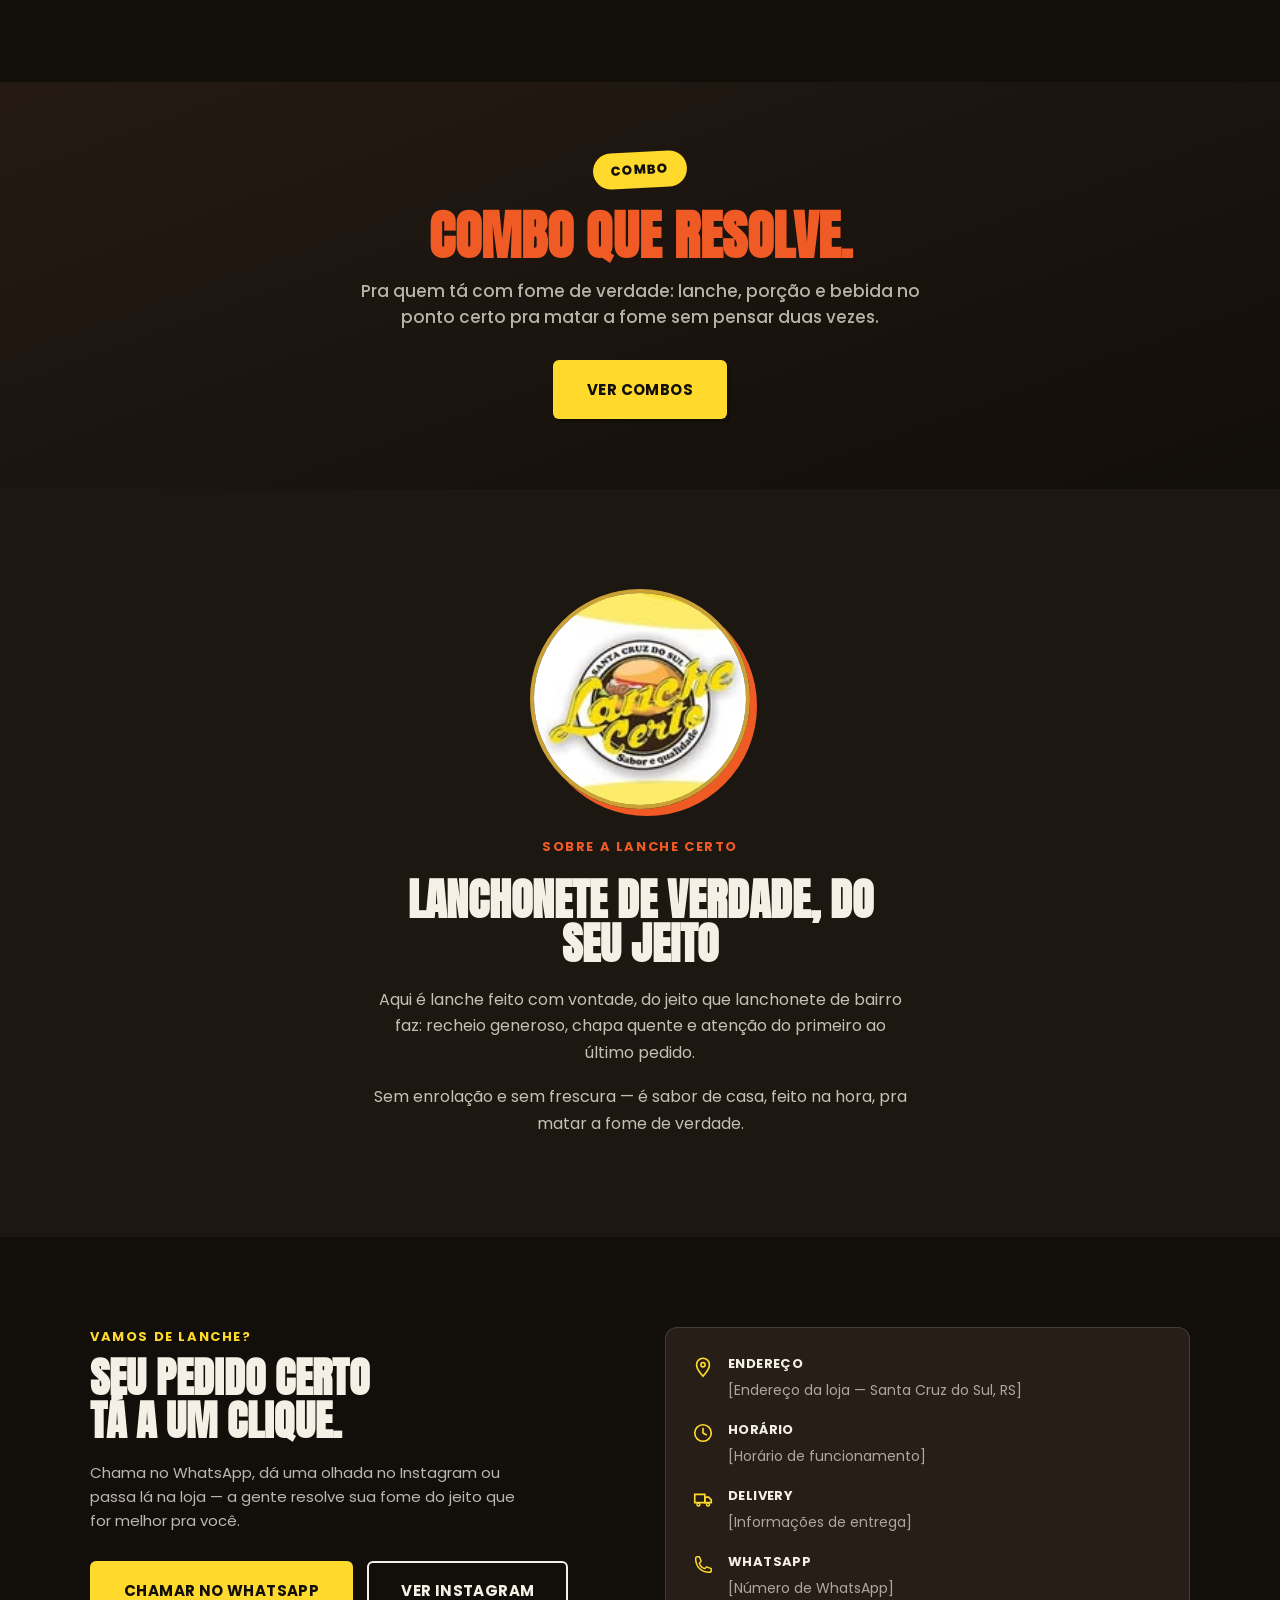
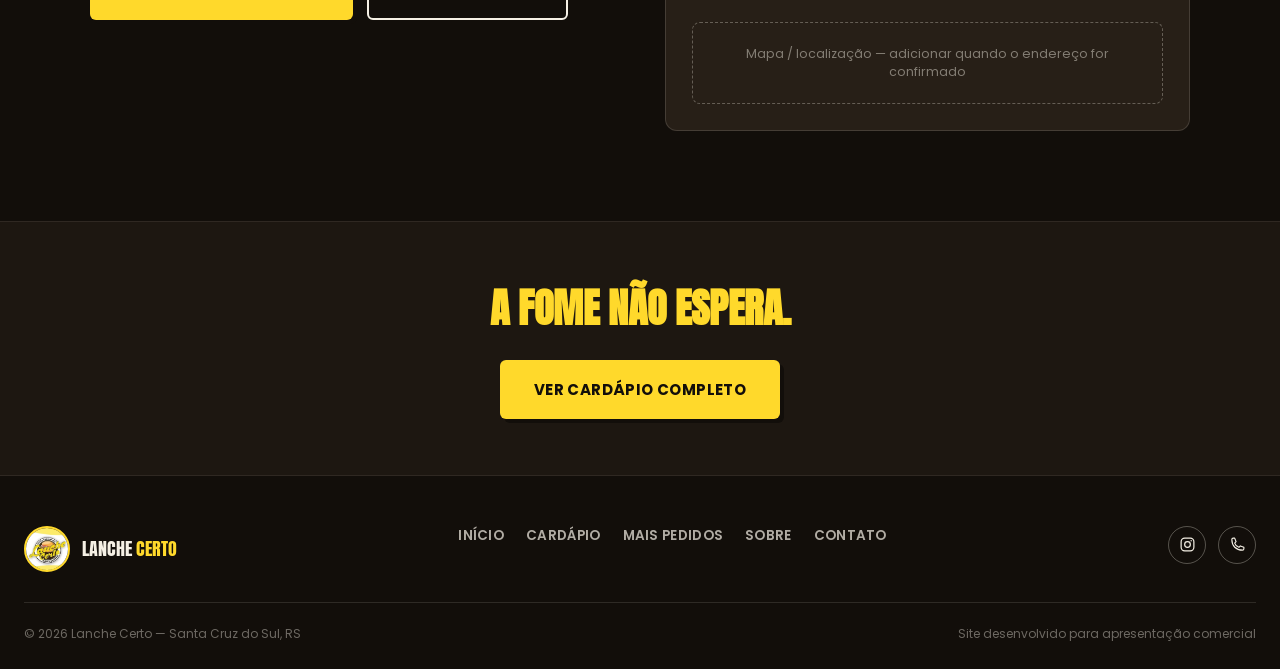
==== commit 05c678e9: "Converte o site inteiro pro tema escuro Paleta com três camadas de superfície (carvão base --black, " ====
--- a/index.html
+++ b/index.html
@@ -416,7 +416,7 @@
     <span class="promo-badge">Combo</span>
     <h2 class="promo-title">COMBO QUE RESOLVE.</h2>
     <p class="promo-text">Pra quem tá com fome de verdade: lanche, porção e bebida no ponto certo pra matar a fome sem pensar duas vezes.</p>
-    <a href="combos.html" class="btn btn-dark">Ver Combos</a>
+    <a href="combos.html" class="btn btn-primary">Ver Combos</a>
   </div>
 </section>
 
@@ -475,7 +475,7 @@
 <!-- ===== CTA FINAL ===== -->
 <section class="final-cta">
   <h2 class="final-cta-title">A FOME NÃO ESPERA.</h2>
-  <a href="#cardapio" class="btn btn-dark">Ver Cardápio Completo</a>
+  <a href="#cardapio" class="btn btn-primary">Ver Cardápio Completo</a>
 </section>
 
 <!-- ===== FOOTER ===== -->
--- a/css/style.css
+++ b/css/style.css
@@ -1,22 +1,25 @@
 /* ===================================================
-   LANCHE CERTO — design tokens
-   Amarelo vibrante dominante (identidade/ação) + preto carvão
-   (contraste/profundidade) + creme (respiro/leitura) + laranja
-   queimado e dourado/mostarda (ênfase pontual) — linguagem de
-   propaganda popular de lanchonete, não de restaurante gourmet.
+   LANCHE CERTO — design tokens (tema escuro)
+   Base em carvão quente (nunca preto puro) com três camadas de
+   superfície pra dar hierarquia sem repetir o mesmo fundo em tudo +
+   amarelo vibrante como ação/acento principal + laranja queimado e
+   dourado como ênfase secundária + creme como texto claro. Linguagem
+   de propaganda popular de lanchonete, agora num ambiente noturno.
 =================================================== */
 :root {
   --yellow: #FFD92B;
   --yellow-dark: #E8BF00;
-  --black: #111111;
-  --black-soft: #1D1815;
-  --cream: #F5F0E5;
+  --black: #120E0A;       /* fundo base — carvão bem escuro, não #000 */
+  --black-soft: #1D1711;  /* superfície 1 — alternância de seção, menu-card */
+  --surface: #271F17;     /* superfície 2 — cards de produto, painel do carrinho, modais */
+  --surface-2: #332A1F;   /* superfície 3 — chips/inputs aninhados, hover */
+  --cream: #F5F0E5;       /* texto claro principal */
   --orange: #F05A24;
   --orange-dark: #D6491A;
-  --gold: #B88B18;
+  --gold: #CBA135;
   --white: #FFFFFF;
-  --brown: #3A3028;
-  --gray-text: #6B6258;
+  --brown: #2A2119;       /* tom de hover levemente mais claro que --black */
+  --gray-text: rgba(245,240,229,.6); /* texto secundário — já pensado pra fundo escuro */
 
   --font-display: 'Anton', 'Arial Narrow', sans-serif;  /* títulos grandes, impacto */
   --font-body: 'Poppins', sans-serif;                    /* navegação, textos, preços */
@@ -34,14 +37,20 @@
 body {
   margin: 0;
   font-family: var(--font-body);
-  background: var(--cream);
-  color: var(--black);
+  background: var(--black);
+  color: var(--cream);
 }
 a { text-decoration: none; color: inherit; }
 button { font-family: inherit; cursor: pointer; }
 ul { list-style: none; margin: 0; padding: 0; }
 img { max-width: 100%; display: block; }
 section { position: relative; }
+/* estado de foco visível por padrão pra quem navega por teclado — cobre
+   os links/botões que não têm um estilo de foco próprio já definido. */
+a:focus-visible, button:focus-visible {
+  outline: 2px solid var(--orange);
+  outline-offset: 2px;
+}
 
 /* ===================================================
    Utilitários de marca
@@ -106,20 +115,22 @@
 .btn-dark:hover { background: var(--brown); }
 .btn-dark:active { box-shadow: 1px 1px 0 var(--orange); transform: translate(3px, 3px); }
 .btn-sm { padding: 10px 20px; font-size: 13px; box-shadow: 3px 3px 0 var(--black); }
+/* botão "contorno" pra usar em cima de superfícies escuras (painel do
+   carrinho, modais) — claro por padrão, inverte pra escuro no hover. */
 .btn-outline-dark {
   background: transparent;
-  color: var(--black);
-  border-color: var(--black);
+  color: var(--cream);
+  border-color: rgba(245,240,229,.35);
   box-shadow: none;
 }
-.btn-outline-dark:hover { background: var(--black); color: var(--cream); }
+.btn-outline-dark:hover { background: var(--cream); color: var(--black); }
 
 
 /* ===================================================
    HEADER — logo real pequena e controlada, nunca protagonista
 =================================================== */
 /* Header com dois estados: transparente/mesclado ao herói no topo,
-   sólido (preto + linha amarela) assim que o herói sai da tela — ver
+   sólido (carvão + linha amarela) assim que o herói sai da tela — ver
    .header.is-scrolled e a lógica de scroll em js/hero.js. Fixed (não
    sticky) pra flutuar sobre o vídeo do herói desde o primeiro frame. */
 .header {
@@ -135,7 +146,7 @@
 .header.is-scrolled {
   background: var(--black);
   border-bottom-color: var(--yellow);
-  box-shadow: 0 4px 18px rgba(0,0,0,.35);
+  box-shadow: 0 4px 18px rgba(0,0,0,.5);
 }
 .header-inner {
   max-width: 1240px;
@@ -242,8 +253,10 @@
 /* ===================================================
    HERO — vídeo de fundo (chapa quente/hambúrguer sendo preparado, em
    loop bumerangue pra nunca ter corte abrupto) como única camada
-   visual, conteúdo centralizado por cima. Sem card de produto estático,
-   sem pontinhos decorativos — o vídeo é que dá o movimento/atmosfera.
+   visual, conteúdo centralizado por cima. Opacidade do vídeo reduzida
+   + véu mais forte que o resto do site (carvão quente, não preto puro)
+   pra ficar bem atmosférico/sutil em vez de dominante — o texto
+   grande é que precisa ser o foco, o vídeo só dá profundidade.
 =================================================== */
 .hero {
   position: relative;
@@ -251,9 +264,6 @@
   overflow: hidden;
   padding: 100px 24px 64px;
 }
-/* Vídeo de fundo — sutil, sempre atrás do conteúdo. Poster cobre o
-   instante antes do 1º frame decodificar e qualquer bloqueio de
-   autoplay (fallback estático). */
 .hero-bg-video {
   position: absolute;
   inset: 0;
@@ -262,17 +272,15 @@
   object-fit: cover;
   object-position: 50% 45%;
   z-index: 0;
-}
-/* véu quente (carvão/marrom, não preto puro) — conecta o vídeo com a
-   identidade da marca; mais forte num raio suave atrás do texto
-   centralizado, sem virar uma caixa escura com borda dura. */
+  opacity: .5;
+}
 .hero-bg-overlay {
   position: absolute;
   inset: 0;
   z-index: 1;
   background:
-    radial-gradient(ellipse 62% 68% at 50% 46%, rgba(17,17,17,.52), transparent 75%),
-    rgba(29,22,17,.62);
+    radial-gradient(ellipse 62% 68% at 50% 46%, rgba(9,7,5,.55), transparent 75%),
+    rgba(15,11,8,.74);
 }
 .hero-inner {
   position: relative;
@@ -363,9 +371,10 @@
    DESTAQUES / MAIS PEDIDOS — layout assimétrico (bento), não grade
    de 3 cards idênticos: 1 produto em destaque maior, 1 secundário
    menor, e o combo num cartão largo que comunica quantidade/variedade
-   com tratamento visual próprio (fundo escuro, não o mesmo amarelo).
-=================================================== */
-.highlights-section { background: var(--cream); padding: 90px 0 70px; }
+   com tratamento visual próprio. Superfície --black-soft (mais clara
+   que o herói) cria o primeiro degrau de hierarquia entre seções.
+=================================================== */
+.highlights-section { background: var(--black-soft); padding: 90px 0 70px; }
 .section-head-note {
   margin: 0;
   max-width: 320px;
@@ -385,20 +394,20 @@
   gap: 22px;
 }
 .product-card {
-  background: var(--white);
-  border: 3px solid var(--black);
+  background: var(--surface);
+  border: 1px solid rgba(245,240,229,.12);
   border-radius: 10px;
   overflow: hidden;
-  box-shadow: 6px 6px 0 var(--black);
-  transition: transform .18s ease, box-shadow .18s ease;
+  box-shadow: 6px 6px 0 rgba(0,0,0,.5);
+  transition: transform .18s ease, box-shadow .18s ease, border-color .18s ease;
   display: flex;
   flex-direction: column;
   position: relative;
 }
-.product-card:hover { transform: translate(-4px, -4px); box-shadow: 10px 10px 0 var(--black); }
+.product-card:hover { transform: translate(-4px, -4px); box-shadow: 10px 10px 0 rgba(0,0,0,.5); border-color: rgba(255,217,43,.25); }
 .product-card--featured { grid-area: featured; }
 .product-card--secondary { grid-area: secondary; }
-.product-card--combo { grid-area: combo; flex-direction: row; background: var(--black); border-color: var(--black); }
+.product-card--combo { grid-area: combo; flex-direction: row; background: var(--surface-2); border-color: rgba(255,217,43,.2); }
 
 .product-ribbon {
   position: absolute;
@@ -465,8 +474,10 @@
 .product-card--combo .product-body p { color: rgba(245,240,229,.65); }
 .product-card--combo .product-price { color: var(--yellow); }
 .product-card--combo .product-price small { color: rgba(245,240,229,.5); }
-.product-card--combo .btn-dark { background: var(--yellow); color: var(--black); box-shadow: 3px 3px 0 var(--orange); }
-.product-card--combo .btn-dark:hover { background: var(--white); }
+/* botão "Pedir" de qualquer card de produto — amarelo em vez de preto,
+   já que o card agora é escuro (preto-sobre-escuro quase não aparece). */
+.product-card .btn-dark { background: var(--yellow); color: var(--black); box-shadow: 3px 3px 0 var(--orange); }
+.product-card .btn-dark:hover { background: var(--white); }
 
 .product-body h3 {
   font-family: var(--font-display);
@@ -474,6 +485,7 @@
   font-size: 21px;
   margin: 0;
   letter-spacing: .3px;
+  color: var(--cream);
 }
 .product-card--featured .product-body h3 { font-size: 26px; }
 .product-body p { margin: 0; color: var(--gray-text); font-size: 14px; line-height: 1.5; flex: 1; }
@@ -484,7 +496,7 @@
   gap: 12px;
   margin-top: 4px;
 }
-.product-price { font-family: var(--font-body); font-weight: 800; font-size: 19px; color: var(--black); }
+.product-price { font-family: var(--font-body); font-weight: 800; font-size: 19px; color: var(--yellow); }
 .product-price small { display: block; font-weight: 500; font-size: 10px; color: var(--gray-text); text-transform: none; letter-spacing: 0; }
 
 @media (max-width: 900px) {
@@ -497,7 +509,8 @@
 }
 
 /* ===================================================
-   CARDÁPIO — categorias em pílulas + grade
+   CARDÁPIO — categorias em pílulas + grade. Superfície --black (volta
+   ao tom mais escuro), degrau de hierarquia em relação às Destaques.
 =================================================== */
 .menu-section { background: var(--black); padding: 90px 0 90px; }
 .menu-section .section-title { color: var(--cream); }
@@ -615,11 +628,12 @@
 }
 
 /* ===================================================
-   PROMO / COMBO
+   PROMO / COMBO — antes um bloco laranja sólido e muito claro; agora
+   um painel escuro com o laranja/amarelo como acento (título, badge,
+   CTA), coerente com o resto do site em vez de destoar dele.
 =================================================== */
 .promo-section {
-  background: var(--orange);
-  background-image: linear-gradient(120deg, var(--orange) 55%, var(--orange-dark) 100%);
+  background: linear-gradient(160deg, #241a13 0%, var(--black) 100%);
   padding: 70px 24px;
   overflow: hidden;
   position: relative;
@@ -633,8 +647,8 @@
 }
 .promo-badge {
   display: inline-block;
-  background: var(--black);
-  color: var(--yellow);
+  background: var(--yellow);
+  color: var(--black);
   font-family: var(--font-body);
   font-weight: 800;
   font-size: 13px;
@@ -648,13 +662,13 @@
 .promo-title {
   font-family: var(--font-display);
   text-transform: uppercase;
-  color: var(--black);
+  color: var(--orange);
   font-size: clamp(30px, 5vw, 54px);
   line-height: 1.02;
   margin: 0 0 16px;
 }
 .promo-text {
-  color: rgba(17,17,17,.82);
+  color: rgba(245,240,229,.72);
   font-size: 17px;
   max-width: 560px;
   margin: 0 auto 30px;
@@ -665,9 +679,10 @@
 /* ===================================================
    SOBRE — composição editorial centralizada: a logo real (grande,
    proporcional, sem distorcer) é o elemento visual principal, acima do
-   rótulo/título. Sem cards de feature genéricos — só marca + texto.
-=================================================== */
-.about-section { background: var(--cream); padding: 100px 24px; }
+   rótulo/título. Superfície --black-soft, mesmo degrau das Destaques,
+   fechando o ritmo claro/escuro entre seções.
+=================================================== */
+.about-section { background: var(--black-soft); padding: 100px 24px; }
 .about-inner {
   max-width: 640px;
   margin: 0 auto;
@@ -681,7 +696,7 @@
   height: 220px;
   border-radius: 50%;
   overflow: hidden;
-  border: 4px solid var(--black);
+  border: 4px solid var(--gold);
   margin-bottom: 28px;
   box-shadow: 7px 7px 0 var(--orange);
   flex-shrink: 0;
@@ -691,11 +706,12 @@
 .about-heading {
   margin: 10px 0 22px;
   max-width: 520px;
+  color: var(--cream);
 }
 .about-inner p {
   font-size: 16px;
   line-height: 1.65;
-  color: var(--brown);
+  color: rgba(245,240,229,.78);
   margin: 0 0 18px;
   max-width: 540px;
 }
@@ -733,7 +749,7 @@
 .contact-cta-row { display: flex; flex-wrap: wrap; gap: 14px; }
 
 .contact-card {
-  background: var(--black-soft);
+  background: var(--surface);
   border: 1px solid rgba(245,240,229,.14);
   border-radius: 12px;
   padding: 26px;
@@ -760,17 +776,21 @@
 }
 
 /* ===================================================
-   CTA FINAL + FOOTER
+   CTA FINAL + FOOTER — final-cta era um bloco amarelo sólido; agora um
+   painel escuro com o amarelo como acento de título/botão, em vez de
+   fundo inteiro, seguindo a mesma lógica da seção de promo.
 =================================================== */
 .final-cta {
-  background: var(--yellow);
+  background: var(--black-soft);
   padding: 56px 24px;
   text-align: center;
+  border-top: 1px solid rgba(245,240,229,.08);
+  border-bottom: 1px solid rgba(245,240,229,.08);
 }
 .final-cta-title {
   font-family: var(--font-display);
   text-transform: uppercase;
-  color: var(--black);
+  color: var(--yellow);
   font-size: clamp(26px, 4vw, 40px);
   margin: 0 0 22px;
 }
@@ -819,10 +839,9 @@
 
 /* ===================================================
    CARRINHO + CHECKOUT
-   Carrinho completo: quantidade, observação por item, observação
-   geral do pedido, revisão final antes de qualquer ação externa.
-   Cores e forma seguem a identidade (preto/creme/amarelo/laranja,
-   sombra "carimbada" nos botões) — não é um dashboard genérico.
+   Painel, itens, modais e formulários agora em superfícies escuras
+   (--surface / --surface-2) em vez de branco puro — mesma estrutura e
+   comportamento de antes, só a pele visual muda.
 =================================================== */
 .cart-widget { position: relative; }
 .cart-button {
@@ -872,43 +891,46 @@
   max-width: min(92vw, 360px);
   max-height: min(78vh, 640px);
   overflow-y: auto;
-  background: var(--white);
-  border: 2px solid var(--black);
+  background: var(--surface);
+  border: 1px solid rgba(245,240,229,.14);
   border-radius: 10px;
-  box-shadow: 6px 6px 0 var(--black);
+  box-shadow: 0 20px 46px rgba(0,0,0,.55);
   padding: 18px;
   z-index: 50;
 }
 .cart-panel-header { display: flex; align-items: center; justify-content: space-between; margin-bottom: 12px; }
-.cart-panel-header h3 { font-family: var(--font-body); font-size: 15px; font-weight: 700; margin: 0; }
-.cart-close { background: none; border: none; font-size: 20px; line-height: 1; color: var(--black); }
+.cart-panel-header h3 { font-family: var(--font-body); font-size: 15px; font-weight: 700; margin: 0; color: var(--cream); }
+.cart-close { background: none; border: none; font-size: 20px; line-height: 1; color: var(--cream); }
 
 .cart-empty-state { text-align: center; padding: 22px 6px; display: grid; gap: 6px; justify-items: center; }
 .cart-empty-state[hidden] { display: none; }
-.cart-empty-title { font-weight: 700; font-size: 14.5px; margin: 0; }
+.cart-empty-title { font-weight: 700; font-size: 14.5px; margin: 0; color: var(--cream); }
 .cart-empty-text { font-size: 13px; color: var(--gray-text); margin: 0 0 8px; }
 
 .cart-items { display: grid; gap: 14px; }
-.cart-item { border: 1px solid rgba(17,17,17,.14); border-radius: 8px; padding: 12px; display: grid; gap: 8px; }
+.cart-item { border: 1px solid rgba(245,240,229,.14); border-radius: 8px; padding: 12px; display: grid; gap: 8px; background: rgba(255,255,255,.02); }
 .cart-item-top { display: flex; align-items: flex-start; justify-content: space-between; gap: 10px; }
-.cart-item-name { font-weight: 700; font-size: 13.5px; }
+.cart-item-name { font-weight: 700; font-size: 13.5px; color: var(--cream); }
 .cart-item-unit { display: block; font-size: 11.5px; color: var(--gray-text); font-weight: 400; }
 .cart-item-remove { background: none; border: none; color: var(--orange); font-size: 11.5px; font-weight: 700; text-transform: uppercase; flex-shrink: 0; }
 .cart-item-remove:hover { text-decoration: underline; }
 
-.cart-item-note-view { font-size: 12px; color: var(--brown); background: var(--cream); border-radius: 6px; padding: 6px 9px; margin: 0; }
-.cart-item-note-view strong { color: var(--orange-dark); }
+.cart-item-note-view { font-size: 12px; color: var(--cream); background: rgba(255,217,43,.08); border-radius: 6px; padding: 6px 9px; margin: 0; }
+.cart-item-note-view strong { color: var(--gold); }
 .cart-item-note-edit { display: none; gap: 6px; }
 .cart-item-note-edit.is-open { display: grid; }
 .cart-item-note-edit textarea {
   font-family: var(--font-body);
   font-size: 12.5px;
-  border: 1px solid rgba(17,17,17,.25);
+  background: var(--surface-2);
+  color: var(--cream);
+  border: 1px solid rgba(245,240,229,.2);
   border-radius: 6px;
   padding: 7px 9px;
   resize: vertical;
   min-height: 44px;
 }
+.cart-item-note-edit textarea::placeholder { color: rgba(245,240,229,.4); }
 .cart-item-note-actions { display: flex; gap: 8px; }
 .cart-item-note-actions button {
   font-size: 11px;
@@ -918,19 +940,19 @@
   border: none;
   padding: 0;
 }
-.cart-item-note-save { color: var(--orange-dark); }
+.cart-item-note-save { color: var(--orange); }
 .cart-item-note-cancel { color: var(--gray-text); }
 .cart-item-note-toggle { align-self: flex-start; background: none; border: none; font-size: 11px; font-weight: 700; text-transform: uppercase; color: var(--gray-text); padding: 0; }
-.cart-item-note-toggle:hover { color: var(--orange-dark); }
+.cart-item-note-toggle:hover { color: var(--yellow); }
 
 .cart-item-bottom { display: flex; align-items: center; justify-content: space-between; gap: 10px; }
-.cart-item-subtotal { font-weight: 800; font-size: 14px; }
+.cart-item-subtotal { font-weight: 800; font-size: 14px; color: var(--cream); }
 
 .qty-stepper {
   display: inline-flex;
   align-items: center;
   gap: 10px;
-  border: 1.5px solid var(--black);
+  border: 1.5px solid rgba(245,240,229,.3);
   border-radius: 20px;
   padding: 4px 6px;
 }
@@ -939,7 +961,8 @@
   height: 22px;
   border-radius: 50%;
   border: none;
-  background: var(--cream);
+  background: var(--surface-2);
+  color: var(--cream);
   font-weight: 800;
   font-size: 14px;
   line-height: 1;
@@ -947,29 +970,32 @@
   align-items: center;
   justify-content: center;
 }
-.qty-stepper button:hover { background: var(--yellow); }
-.qty-stepper span { min-width: 14px; text-align: center; font-weight: 700; font-size: 13px; }
+.qty-stepper button:hover { background: var(--yellow); color: var(--black); }
+.qty-stepper span { min-width: 14px; text-align: center; font-weight: 700; font-size: 13px; color: var(--cream); }
 .qty-stepper--sm { transform: scale(.92); transform-origin: left center; }
 
-.cart-note-label { display: block; font-size: 12px; font-weight: 700; margin: 4px 0 6px; }
+.cart-note-label { display: block; font-size: 12px; font-weight: 700; margin: 4px 0 6px; color: var(--cream); }
 .cart-note-label span { font-weight: 400; color: var(--gray-text); text-transform: none; }
 .cart-textarea {
   width: 100%;
   font-family: var(--font-body);
   font-size: 13px;
-  border: 1px solid rgba(17,17,17,.25);
+  background: var(--surface-2);
+  color: var(--cream);
+  border: 1px solid rgba(245,240,229,.2);
   border-radius: 8px;
   padding: 9px 11px;
   resize: vertical;
 }
-
-.cart-footer { margin-top: 14px; padding-top: 14px; border-top: 1px dashed rgba(17,17,17,.2); display: grid; gap: 12px; }
+.cart-textarea::placeholder { color: rgba(245,240,229,.4); }
+
+.cart-footer { margin-top: 14px; padding-top: 14px; border-top: 1px dashed rgba(245,240,229,.18); display: grid; gap: 12px; }
 .cart-footer[hidden] { display: none; }
-.cart-footer-total { display: flex; align-items: center; justify-content: space-between; font-weight: 700; }
-.cart-footer-total strong { font-size: 17px; }
+.cart-footer-total { display: flex; align-items: center; justify-content: space-between; font-weight: 700; color: var(--cream); }
+.cart-footer-total strong { font-size: 17px; color: var(--yellow); }
 .cart-footer-row { display: flex; gap: 10px; }
-.cart-clear { flex: 1; background: var(--cream); border: 1px solid var(--black); border-radius: 6px; padding: 9px; font-size: 12px; font-weight: 700; text-transform: uppercase; }
-.cart-clear:hover { background: #efe6c8; }
+.cart-clear { flex: 1; background: var(--surface-2); color: var(--cream); border: 1px solid rgba(245,240,229,.25); border-radius: 6px; padding: 9px; font-size: 12px; font-weight: 700; text-transform: uppercase; }
+.cart-clear:hover { background: rgba(245,240,229,.14); }
 .cart-footer-row .btn { flex: 1; }
 .cart-confirm-btn { width: 100%; }
 
@@ -977,7 +1003,7 @@
 .cart-modal-overlay {
   position: fixed;
   inset: 0;
-  background: rgba(17,17,17,.6);
+  background: rgba(6,4,3,.78);
   display: flex;
   align-items: center;
   justify-content: center;
@@ -986,45 +1012,46 @@
 }
 .cart-modal-overlay[hidden] { display: none; }
 .cart-modal {
-  background: var(--white);
-  border: 3px solid var(--black);
+  background: var(--surface);
+  border: 1px solid rgba(245,240,229,.14);
   border-radius: 14px;
-  box-shadow: 8px 8px 0 var(--black);
+  box-shadow: 0 26px 60px rgba(0,0,0,.6);
   width: min(420px, 100%);
   max-height: 88vh;
   overflow-y: auto;
   padding: 22px;
   display: grid;
   gap: 16px;
+  color: var(--cream);
 }
 .cart-modal--review { width: min(480px, 100%); }
 .cart-modal-header { display: flex; align-items: center; justify-content: space-between; }
-.cart-modal-header h3 { font-family: var(--font-display); text-transform: uppercase; font-size: 22px; margin: 0; letter-spacing: .3px; }
-.cart-modal-close { background: none; border: none; font-size: 24px; line-height: 1; color: var(--black); }
+.cart-modal-header h3 { font-family: var(--font-display); text-transform: uppercase; font-size: 22px; margin: 0; letter-spacing: .3px; color: var(--cream); }
+.cart-modal-close { background: none; border: none; font-size: 24px; line-height: 1; color: var(--cream); }
 .cart-modal-body { display: grid; gap: 14px; }
 .cart-modal-qty-row { display: flex; align-items: center; justify-content: space-between; }
 .cart-modal-qty-label { font-weight: 700; font-size: 13.5px; }
-.cart-modal-footer { display: flex; align-items: center; justify-content: space-between; font-weight: 700; padding-top: 10px; border-top: 1px dashed rgba(17,17,17,.2); }
-.cart-modal-footer strong { font-size: 19px; }
+.cart-modal-footer { display: flex; align-items: center; justify-content: space-between; font-weight: 700; padding-top: 10px; border-top: 1px dashed rgba(245,240,229,.18); }
+.cart-modal-footer strong { font-size: 19px; color: var(--yellow); }
 .cart-modal-actions { display: flex; gap: 12px; }
 .cart-modal-actions .btn { flex: 1; }
 
 .review-items { display: grid; gap: 10px; max-height: 260px; overflow-y: auto; }
-.review-item { border-bottom: 1px dashed rgba(17,17,17,.15); padding-bottom: 10px; }
+.review-item { border-bottom: 1px dashed rgba(245,240,229,.15); padding-bottom: 10px; }
 .review-item-top { display: flex; align-items: baseline; justify-content: space-between; gap: 10px; font-size: 13.5px; }
 .review-item-top strong { font-weight: 700; }
-.review-item-note { font-size: 12px; color: var(--brown); margin: 4px 0 0; }
-.review-general-note { background: var(--cream); border-radius: 8px; padding: 10px 12px; font-size: 13px; }
-.review-general-note strong { display: block; font-size: 11.5px; text-transform: uppercase; letter-spacing: .4px; color: var(--orange-dark); margin-bottom: 3px; }
-.review-general-note p { margin: 0; }
-.review-total-row { display: flex; align-items: center; justify-content: space-between; font-weight: 800; font-size: 17px; padding-top: 8px; border-top: 2px solid var(--black); }
+.review-item-note { font-size: 12px; color: rgba(245,240,229,.65); margin: 4px 0 0; }
+.review-general-note { background: rgba(255,217,43,.08); border-radius: 8px; padding: 10px 12px; font-size: 13px; }
+.review-general-note strong { display: block; font-size: 11.5px; text-transform: uppercase; letter-spacing: .4px; color: var(--gold); margin-bottom: 3px; }
+.review-general-note p { margin: 0; color: var(--cream); }
+.review-total-row { display: flex; align-items: center; justify-content: space-between; font-weight: 800; font-size: 17px; padding-top: 8px; border-top: 2px solid rgba(245,240,229,.2); color: var(--yellow); }
 .review-whatsapp-notice {
-  background: #FFF6DC;
+  background: rgba(203,161,53,.1);
   border: 1px dashed var(--gold);
   border-radius: 8px;
   padding: 10px 12px;
   font-size: 12.5px;
-  color: var(--brown);
+  color: rgba(245,240,229,.82);
   line-height: 1.5;
 }
 
@@ -1039,7 +1066,7 @@
     max-width: 100%;
     max-height: 86vh;
     border-radius: 16px 16px 0 0;
-    border-width: 2px 0 0;
+    border-width: 1px 0 0;
   }
   .cart-modal { max-height: 92vh; }
 }
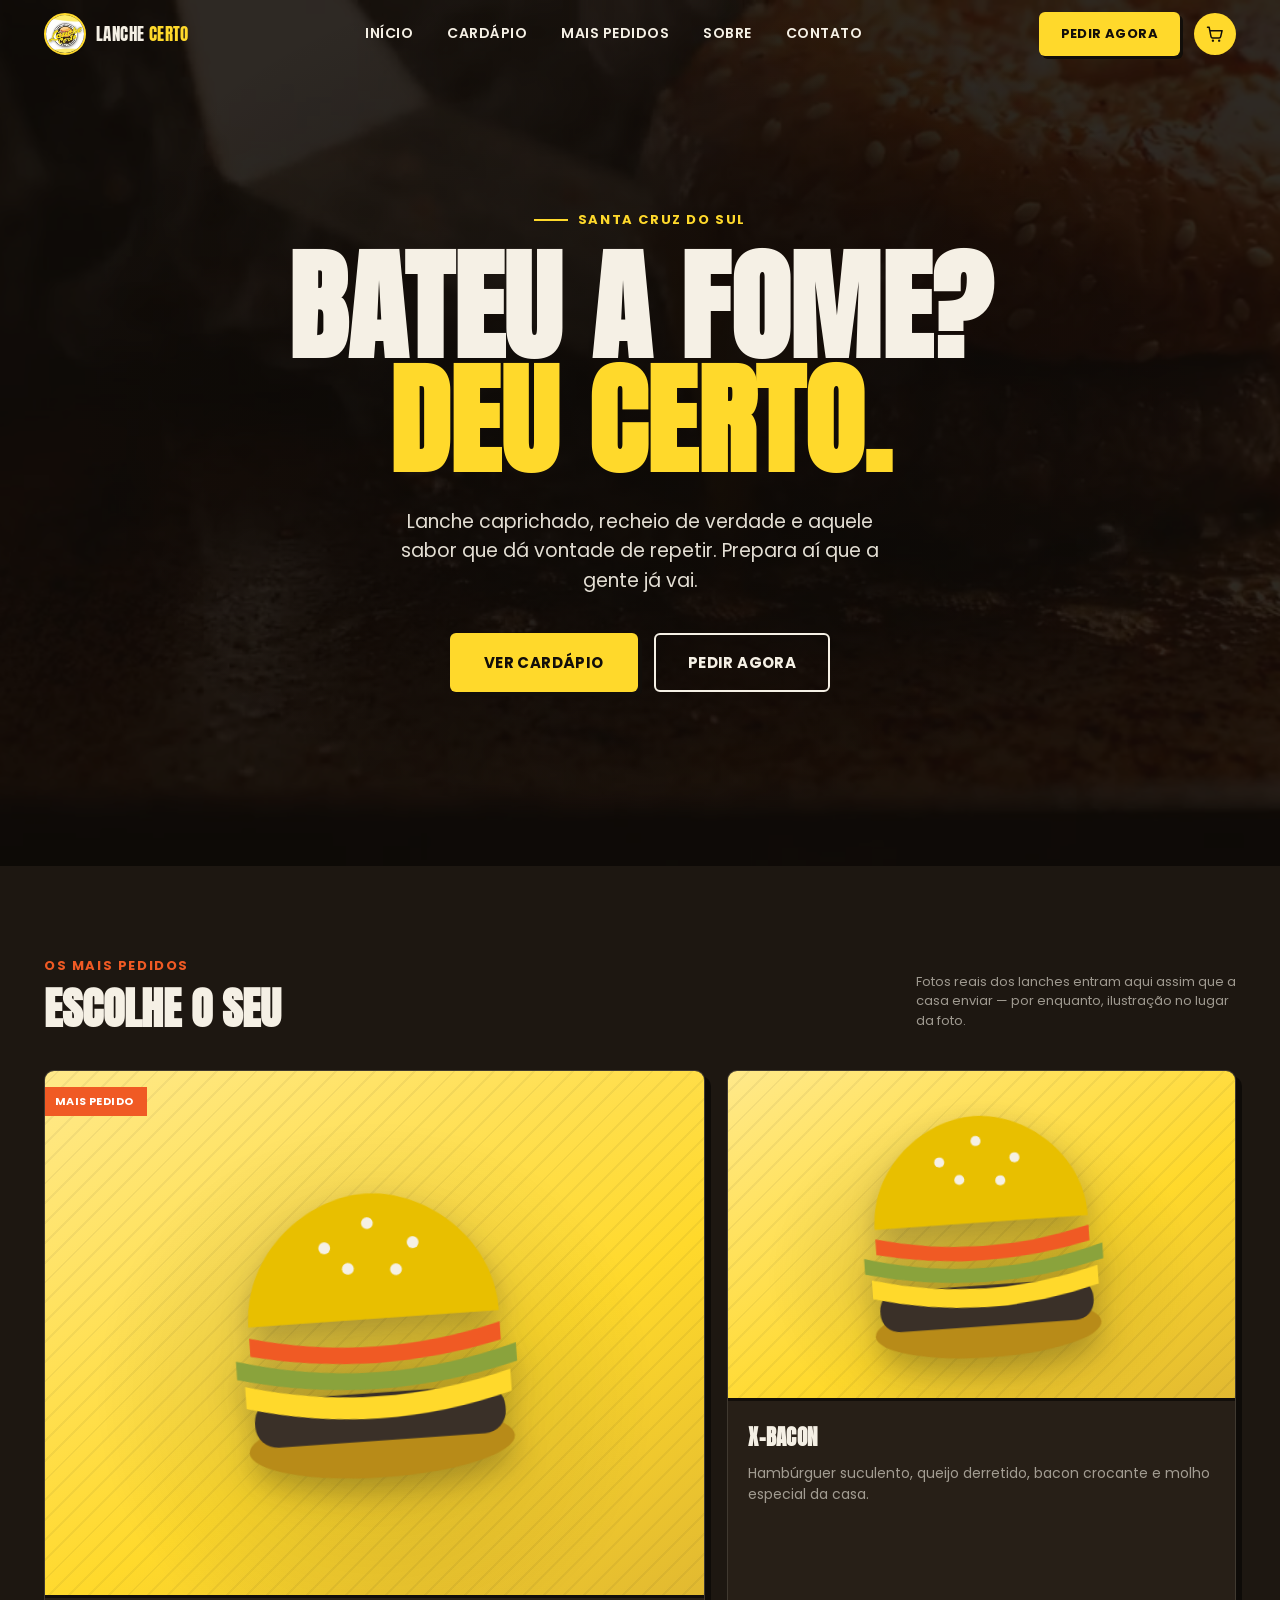
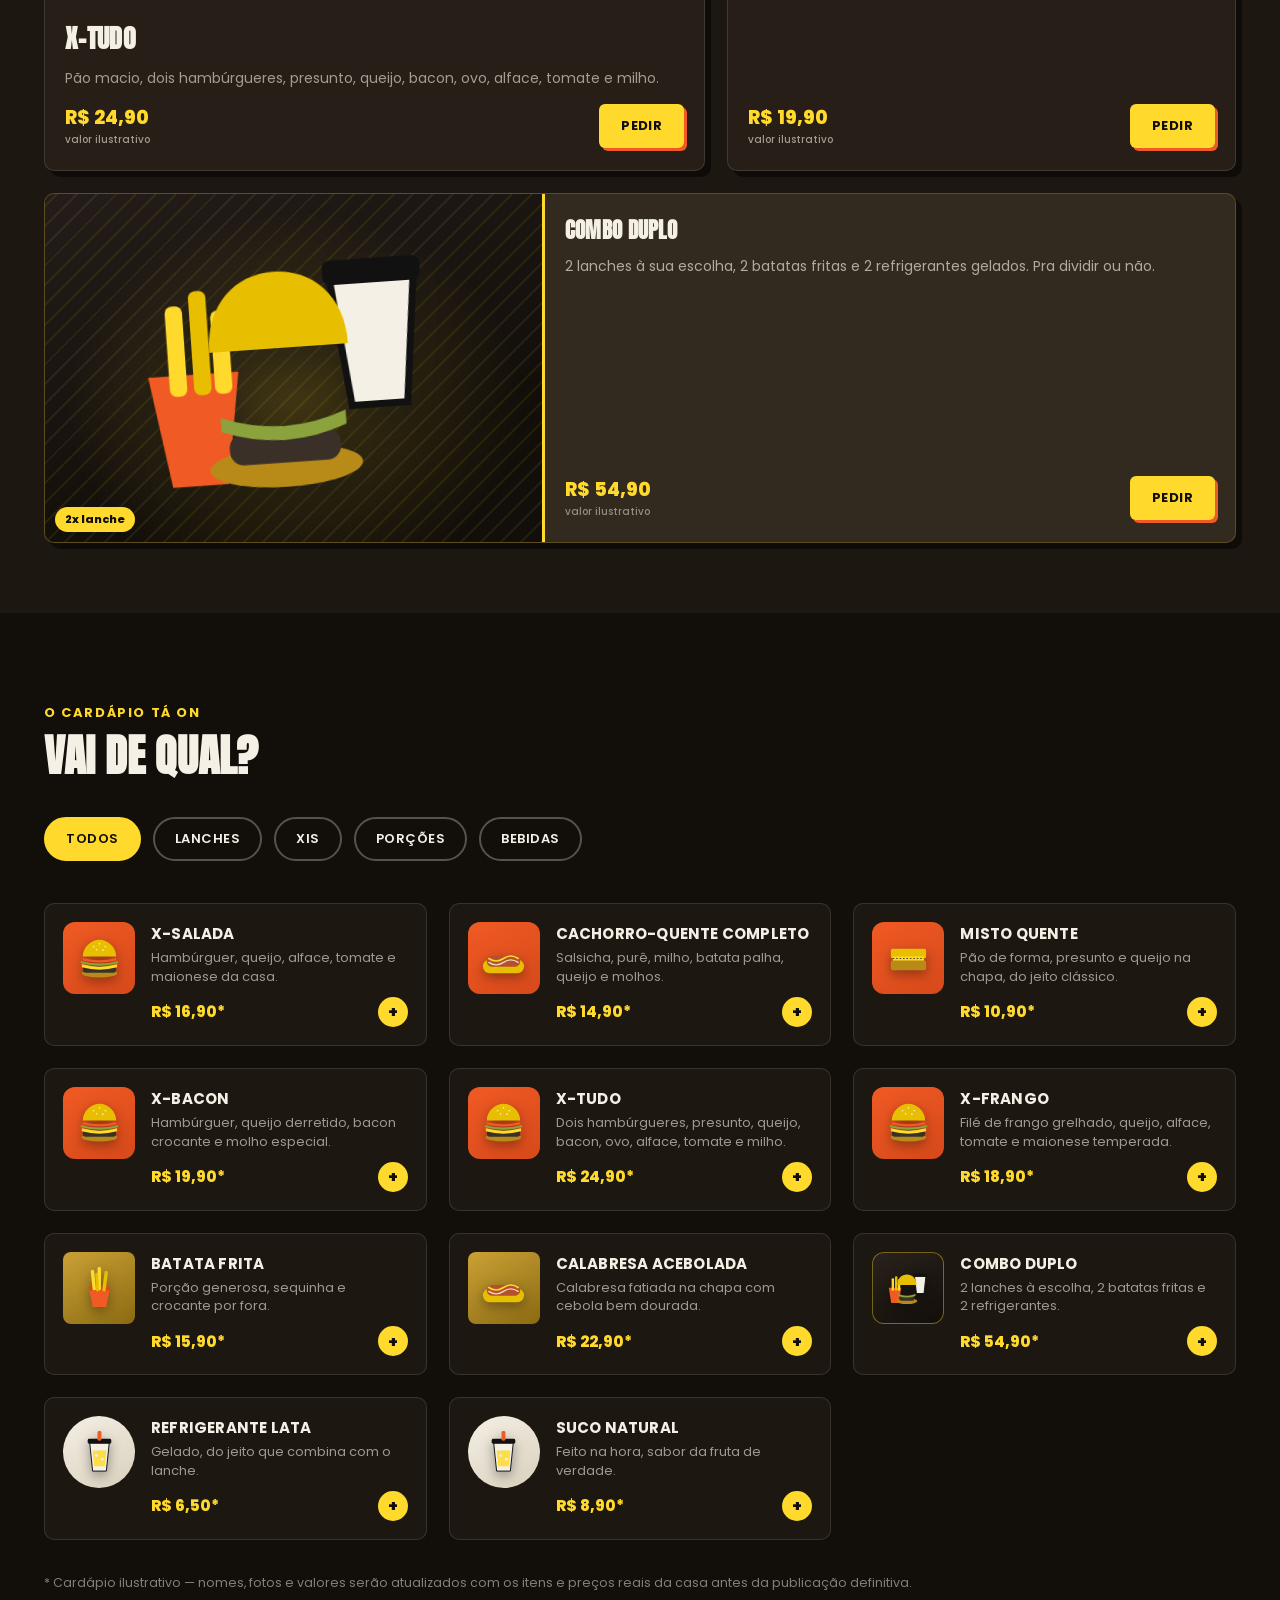
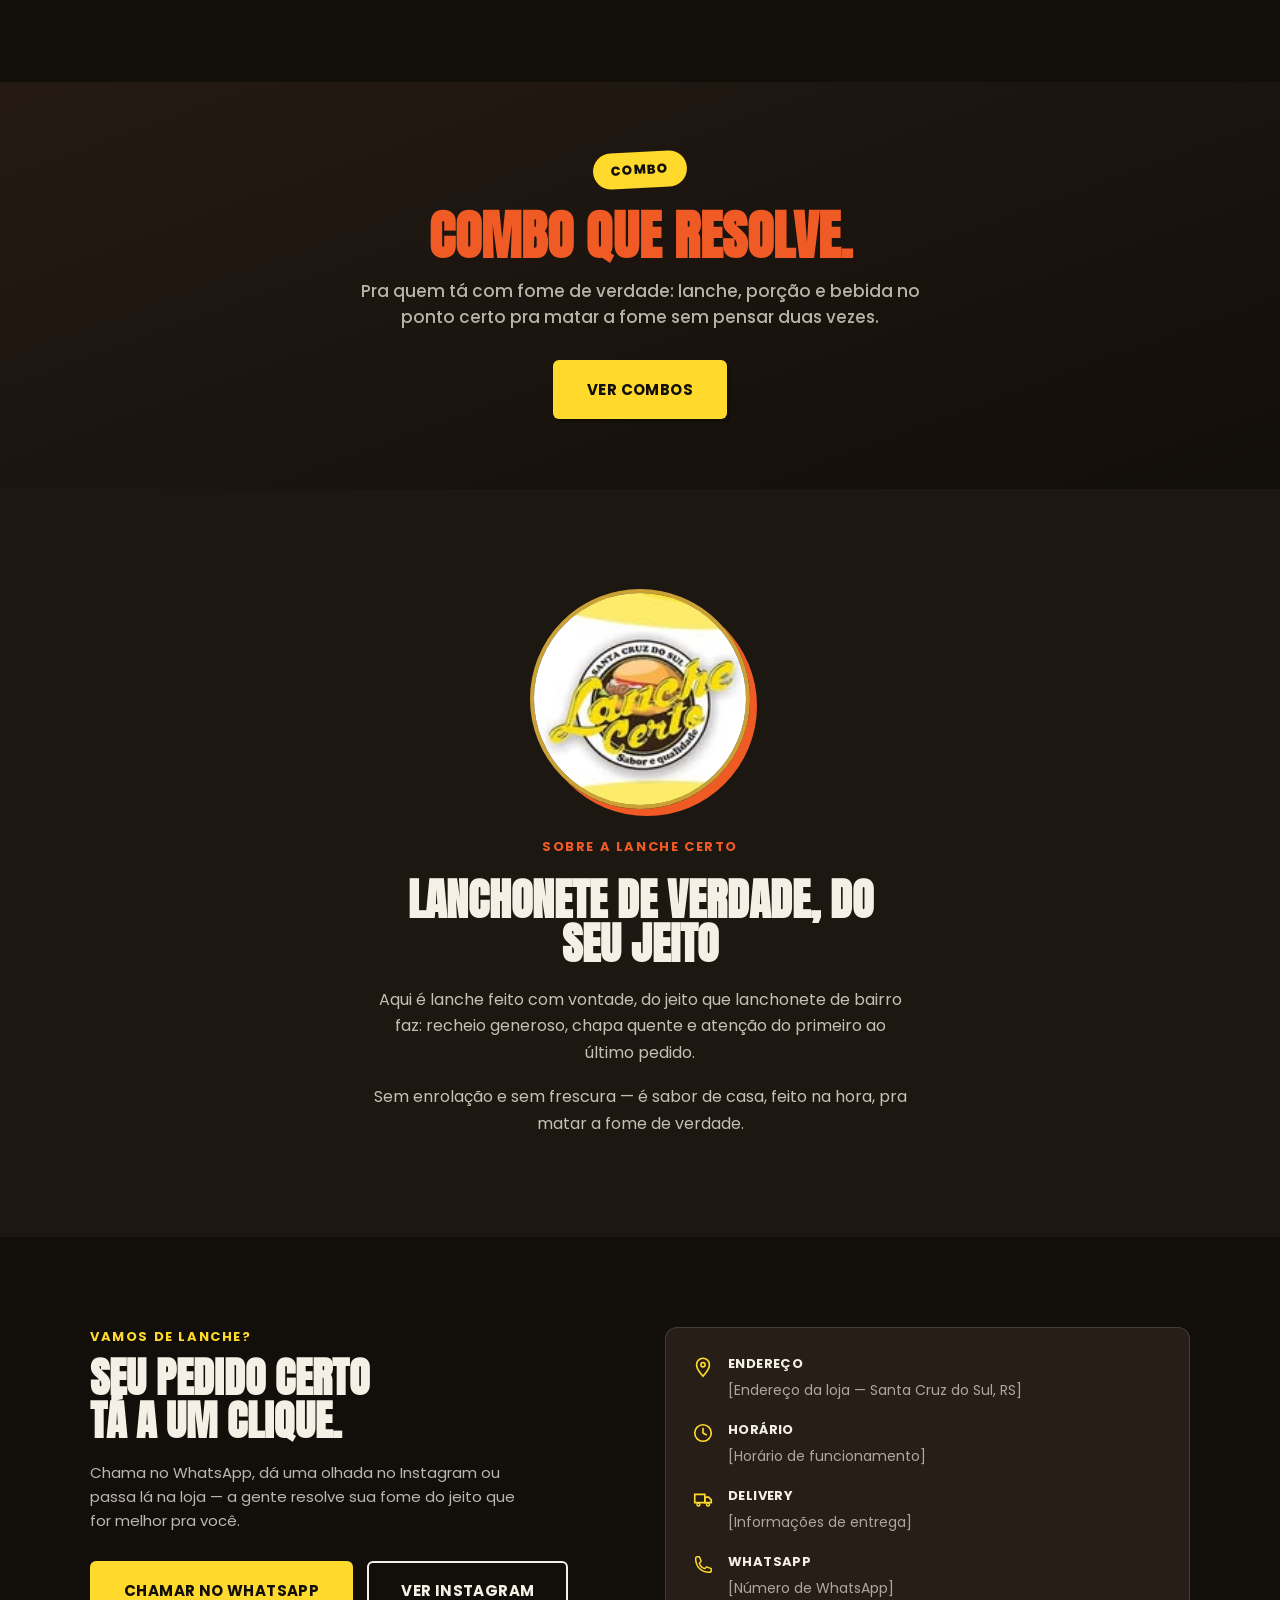
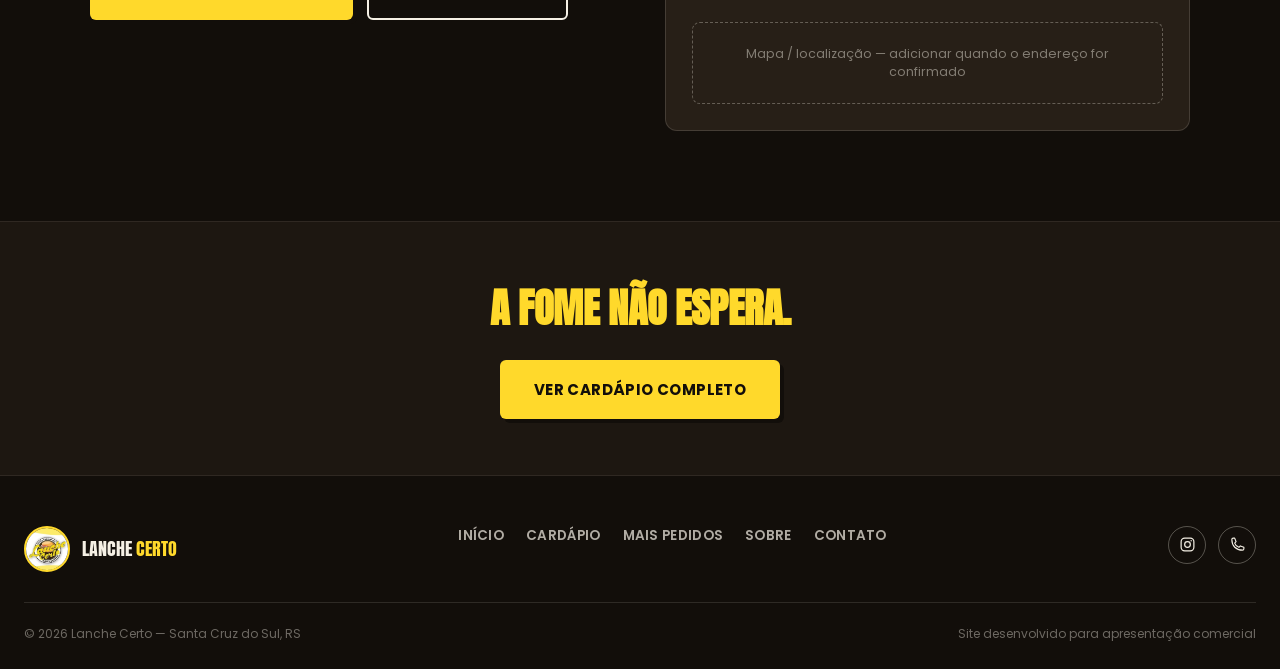
==== commit 6a69eab6: "Remove o produto Combo Solo do cardápio Removido de index.html (seção Cardápio) e combos.html (págin" ====
--- a/index.html
+++ b/index.html
@@ -367,18 +367,6 @@
       </div>
     </article>
 
-    <article class="menu-card reveal" data-category="combos" data-id="combo-solo" data-name="Combo Solo" data-price="29.90">
-      <div class="menu-card-thumb"><svg class="illus" viewBox="0 0 100 100" aria-hidden="true"><use href="#illus-combo"></use></svg></div>
-      <div class="menu-card-body">
-        <h4>Combo Solo</h4>
-        <p>1 lanche à escolha, batata frita e refrigerante.</p>
-        <div class="menu-card-footer">
-          <span class="menu-card-price">R$ 29,90*</span>
-          <button class="menu-add-btn" data-add-id="combo-solo" data-add-name="Combo Solo" data-add-price="29.90" aria-label="Adicionar Combo Solo">+</button>
-        </div>
-      </div>
-    </article>
-
     <article class="menu-card reveal" data-category="bebidas" data-id="refrigerante" data-name="Refrigerante Lata" data-price="6.50">
       <div class="menu-card-thumb"><svg class="illus" viewBox="0 0 100 100" aria-hidden="true"><use href="#illus-drink"></use></svg></div>
       <div class="menu-card-body">
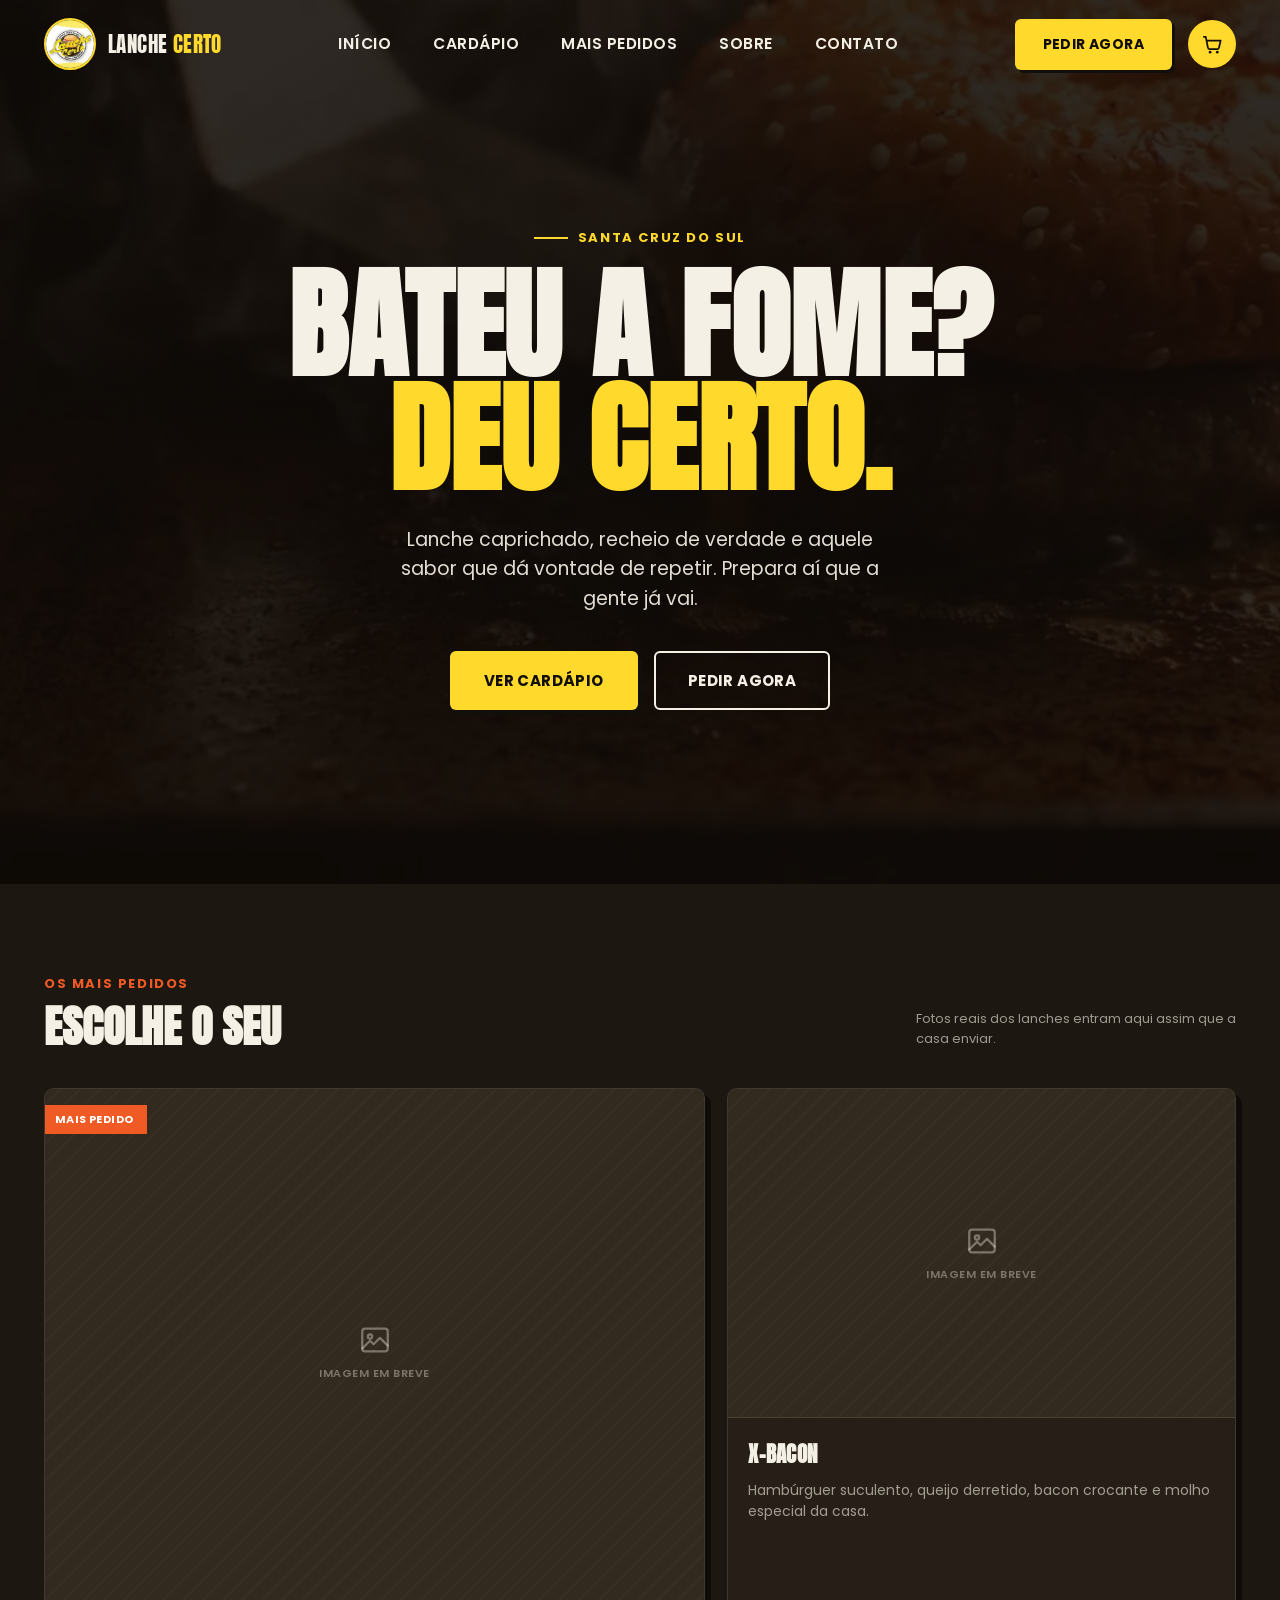
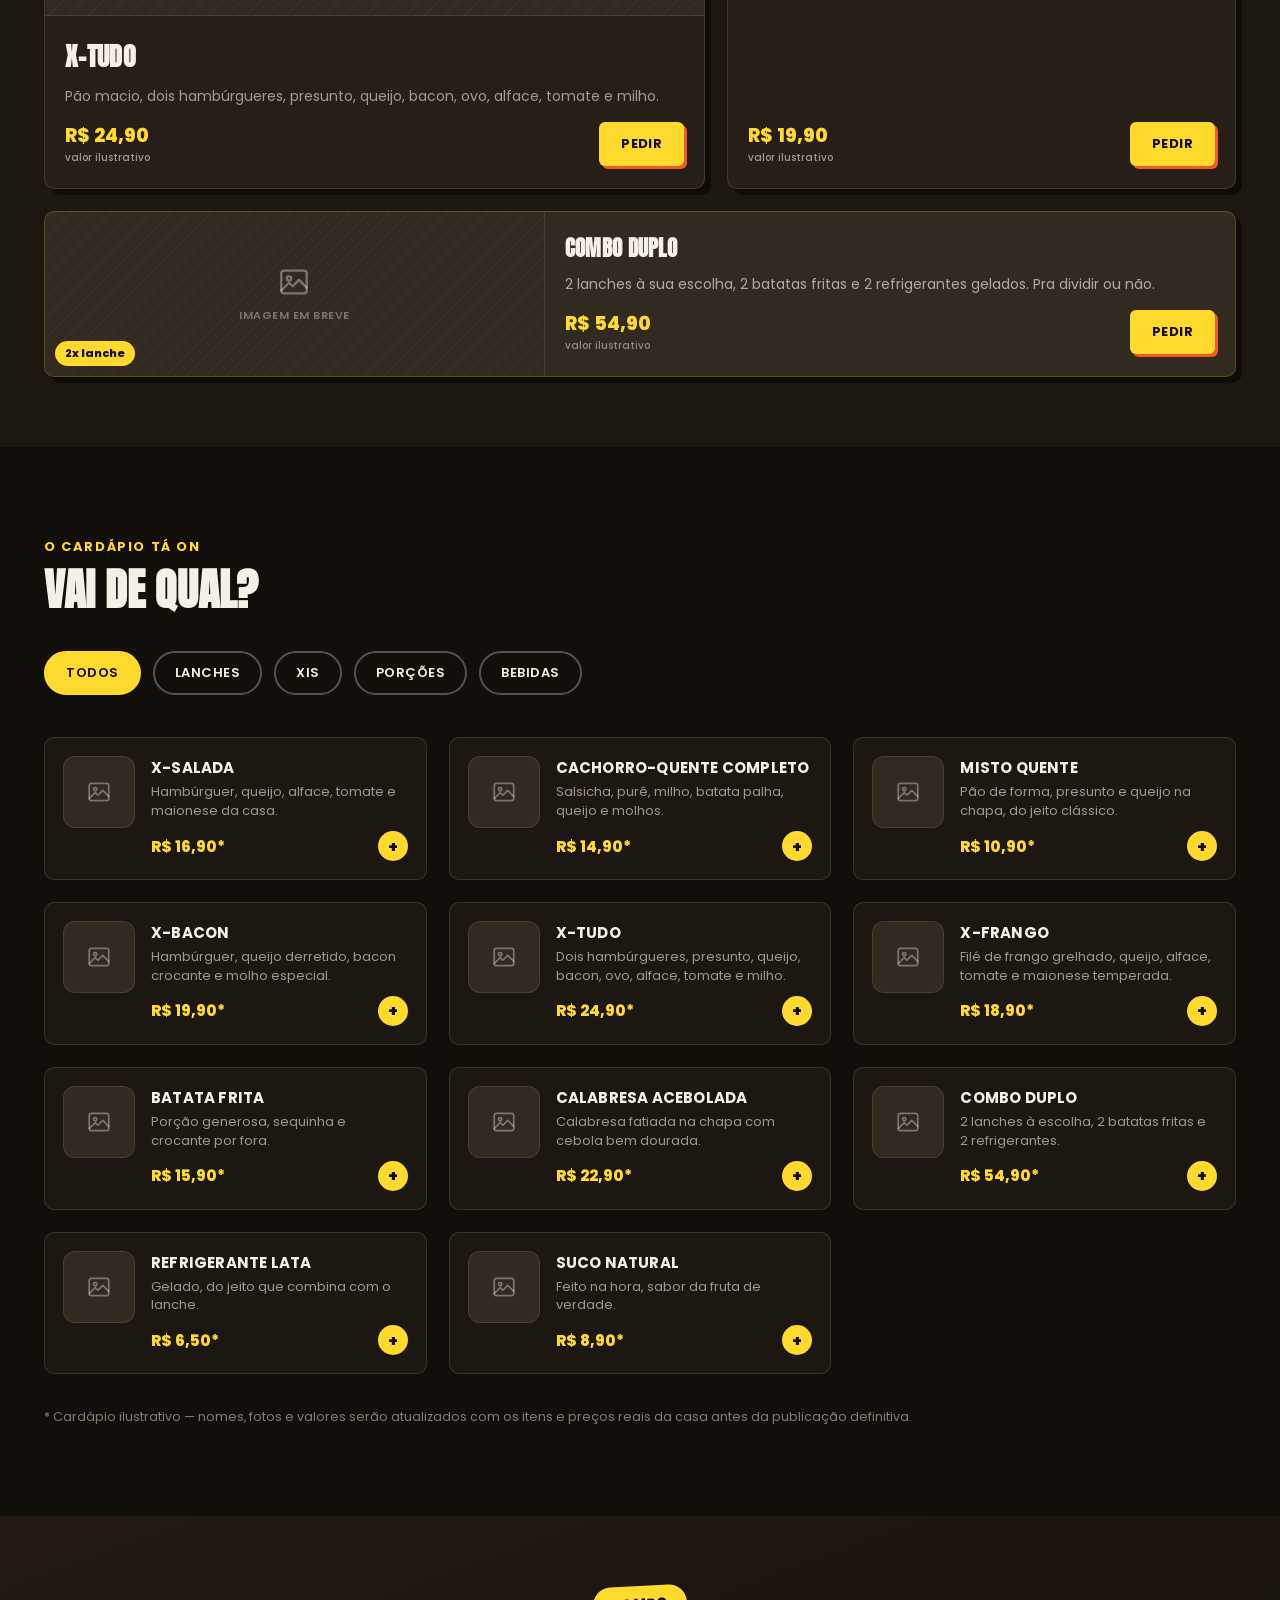
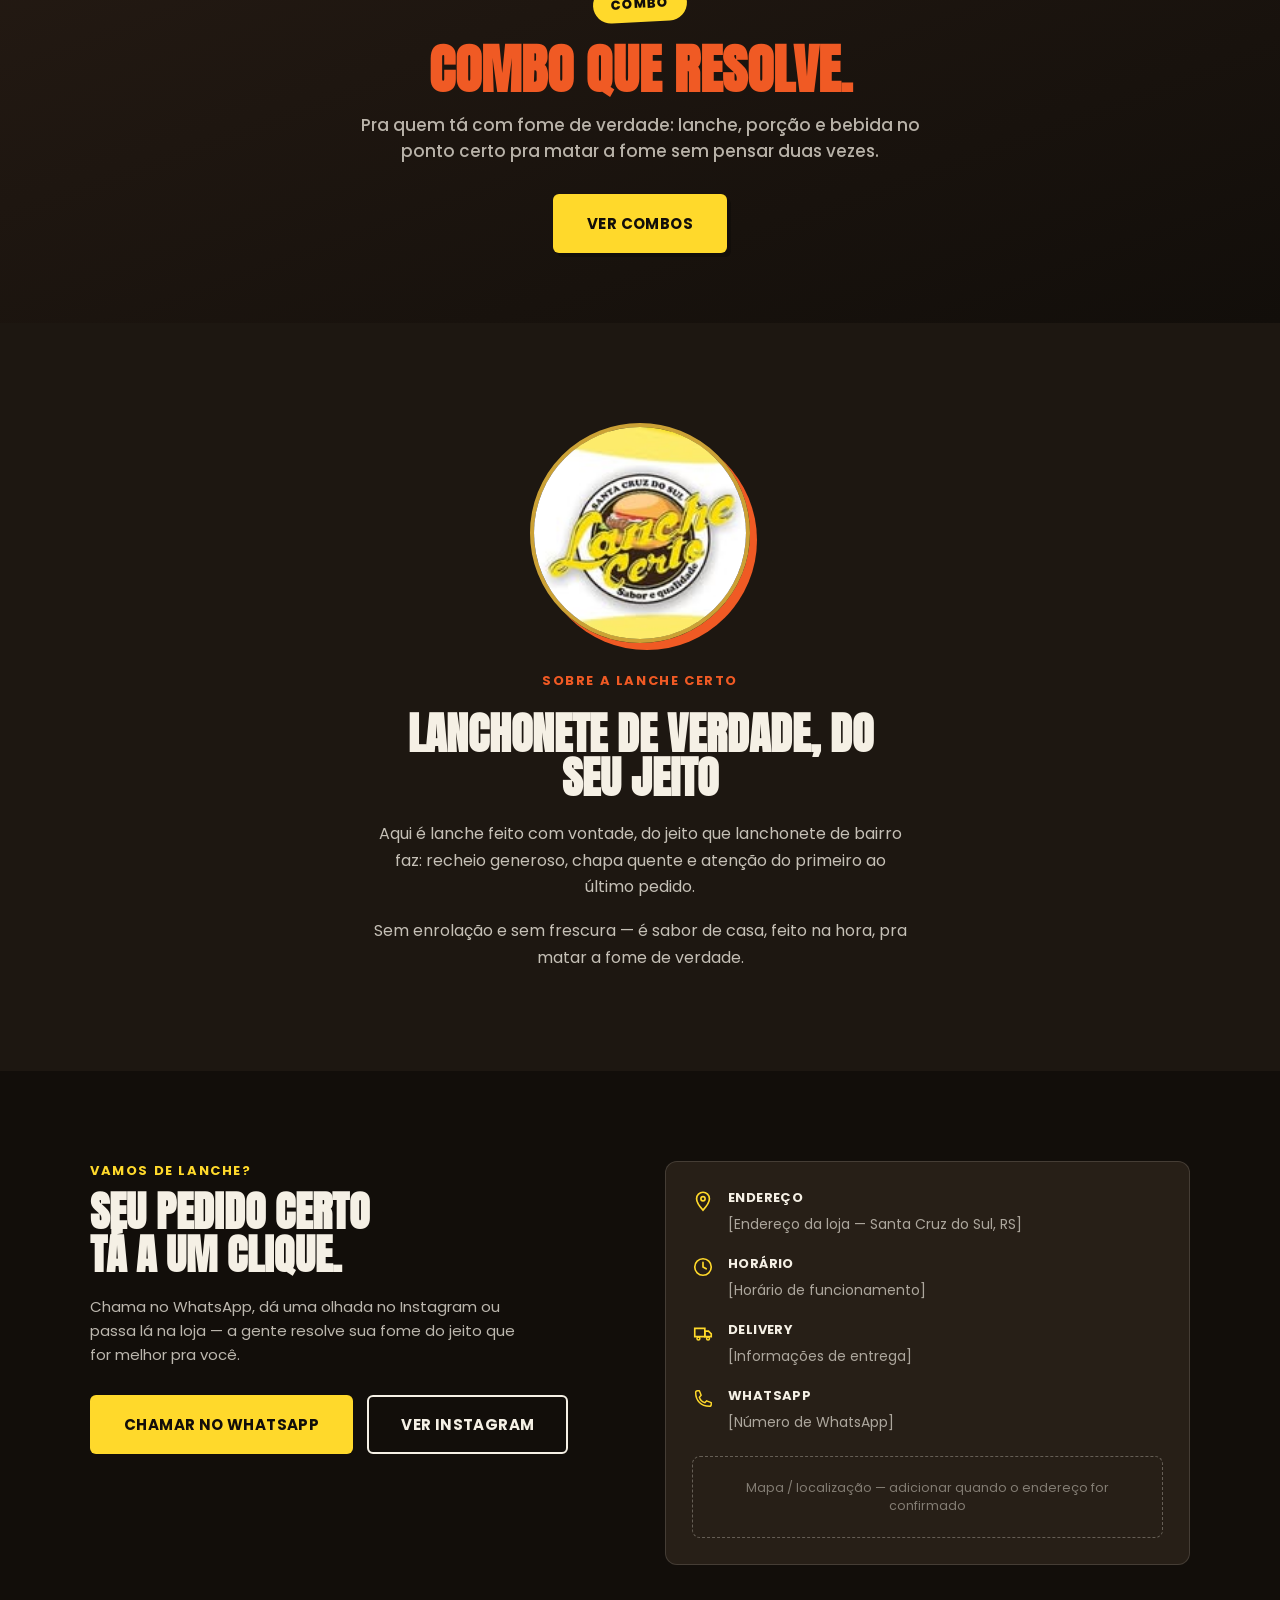
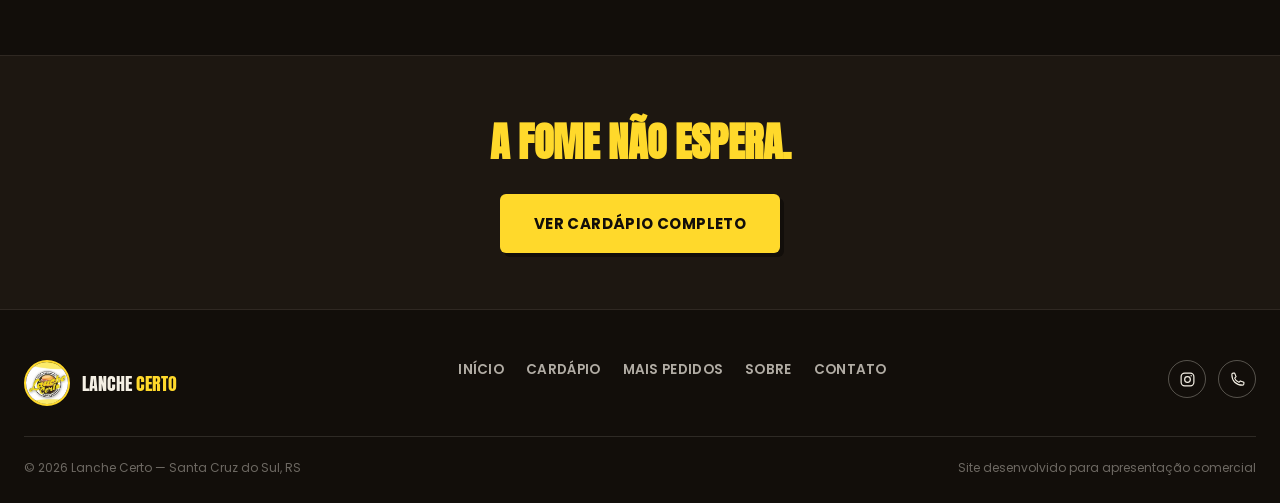
==== commit 0bf52d6a: "Header maior, placeholders de imagem no lugar das ilustrações e correção de clipping em telas estrei" ====
--- a/index.html
+++ b/index.html
@@ -15,67 +15,6 @@
 </head>
 <body>
 
-<!-- ===== ILUSTRAÇÕES DE PRODUTO (sprite reutilizável) =====
-     Estilo flat/ilustrado (não fotografia — não existem fotos reais dos
-     produtos ainda) usado no carrossel do hero, nos cards de destaque e
-     nas miniaturas do cardápio, pra dar presença/personalidade de comida
-     de verdade em vez de ícones de contorno genéricos. Trocar por fotos
-     reais quando o cliente enviar (ver TEMPLATE / comentários abaixo). -->
-<svg style="position:absolute;width:0;height:0;overflow:hidden" aria-hidden="true">
-  <defs>
-    <symbol id="illus-burger" viewBox="0 0 100 100">
-      <ellipse cx="50" cy="80" rx="36" ry="9" fill="#B88B18"/>
-      <rect x="16" y="66" width="68" height="13" rx="6" fill="#3A3028"/>
-      <path d="M14 62 Q50 72 86 62 L86 68 Q50 78 14 68 Z" fill="#FFD92B"/>
-      <path d="M12 55 Q50 66 88 55 L88 60 Q50 70 12 60 Z" fill="#8AA33C"/>
-      <path d="M16 49 Q50 58 84 49 L84 54 Q50 62 16 54 Z" fill="#F05A24"/>
-      <path d="M16 46 C16 26 34 12 50 12 C66 12 84 26 84 46 Z" fill="#E8BF00"/>
-      <circle cx="38" cy="26" r="1.6" fill="#F5F0E5"/><circle cx="50" cy="20" r="1.6" fill="#F5F0E5"/>
-      <circle cx="62" cy="26" r="1.6" fill="#F5F0E5"/><circle cx="44" cy="32" r="1.6" fill="#F5F0E5"/>
-      <circle cx="57" cy="33" r="1.6" fill="#F5F0E5"/>
-    </symbol>
-    <symbol id="illus-hotdog" viewBox="0 0 100 100">
-      <rect x="8" y="52" width="84" height="28" rx="14" fill="#E8BF00"/>
-      <rect x="16" y="45" width="68" height="22" rx="11" fill="#B5502A"/>
-      <path d="M20 50 Q35 60 50 50 T80 50" stroke="#FFD92B" stroke-width="3.2" fill="none" stroke-linecap="round"/>
-      <path d="M20 58 Q35 68 50 58 T80 58" stroke="#F5F0E5" stroke-width="2.6" fill="none" stroke-linecap="round" opacity=".85"/>
-    </symbol>
-    <symbol id="illus-fries" viewBox="0 0 100 100">
-      <path d="M28 48 L72 48 L64 90 L36 90 Z" fill="#F05A24"/>
-      <path d="M28 48 L72 48 L70 56 L30 56 Z" fill="#D6491A"/>
-      <rect x="34" y="14" width="7" height="42" rx="3" fill="#FFD92B" transform="rotate(-6 37 35)"/>
-      <rect x="46" y="8" width="7" height="48" rx="3" fill="#FFD92B"/>
-      <rect x="58" y="16" width="7" height="42" rx="3" fill="#E8BF00" transform="rotate(7 61 37)"/>
-      <rect x="42" y="20" width="6" height="38" rx="3" fill="#E8BF00" transform="rotate(-3 45 39)"/>
-    </symbol>
-    <symbol id="illus-drink" viewBox="0 0 100 100">
-      <path d="M30 30 L70 30 L64 88 L36 88 Z" fill="#F5F0E5" stroke="#111111" stroke-width="2"/>
-      <rect x="26" y="22" width="48" height="10" rx="3" fill="#111111"/>
-      <rect x="46" y="6" width="8" height="20" rx="3" fill="#F05A24"/>
-      <path d="M36 46 L64 46 L61 78 L39 78 Z" fill="#FFD92B" opacity=".85"/>
-      <circle cx="44" cy="56" r="3" fill="#F5F0E5"/><circle cx="56" cy="64" r="3" fill="#F5F0E5"/>
-    </symbol>
-    <symbol id="illus-toast" viewBox="0 0 100 100">
-      <rect x="14" y="30" width="72" height="20" rx="4" fill="#E8BF00"/>
-      <rect x="18" y="46" width="64" height="10" fill="#FFD92B"/>
-      <rect x="14" y="54" width="72" height="20" rx="4" fill="#B88B18"/>
-      <path d="M18 50 h64" stroke="#3A3028" stroke-width="2" stroke-dasharray="3 4"/>
-    </symbol>
-    <symbol id="illus-combo" viewBox="0 0 100 100">
-      <path d="M62 26 L86 26 L82 62 L66 62 Z" fill="#F5F0E5" stroke="#111111" stroke-width="2"/>
-      <rect x="60" y="20" width="28" height="7" rx="2" fill="#111111"/>
-      <path d="M8 50 L34 50 L29 82 L13 82 Z" fill="#F05A24"/>
-      <rect x="14" y="30" width="5" height="26" rx="2" fill="#FFD92B"/>
-      <rect x="21" y="26" width="5" height="30" rx="2" fill="#E8BF00"/>
-      <rect x="27" y="32" width="5" height="24" rx="2" fill="#FFD92B"/>
-      <ellipse cx="46" cy="78" rx="22" ry="6" fill="#B88B18"/>
-      <rect x="30" y="68" width="32" height="9" rx="4" fill="#3A3028"/>
-      <path d="M28 63 Q46 70 64 63 L64 67 Q46 74 28 67 Z" fill="#8AA33C"/>
-      <path d="M26 44 C26 30 35 22 46 22 C57 22 66 30 66 44 Z" fill="#E8BF00"/>
-    </symbol>
-  </defs>
-</svg>
-
 <!-- ===== HEADER =====
      CLIENT CONFIG — logo real (pequena, circular, nunca protagonista),
      itens de navegação e botão de pedido. -->
@@ -171,18 +110,18 @@
 </section>
 
 <!-- ===== DESTAQUES / MAIS PEDIDOS =====
-     CLIENT CONFIG — itens em destaque (nome, descrição, preço). Fotos
-     reais dos produtos ainda não foram enviadas: em vez de caixas amarelas
-     vazias com um ícone genérico, cada card usa uma ilustração de comida
-     (ver sprite no topo do arquivo) com tratamento visual DIFERENTE por
-     tipo de produto — troque pela foto real assim que o cliente enviar. -->
+     CLIENT CONFIG — itens em destaque (nome, descrição, preço). Sem
+     fotos reais ainda: cada card mostra um placeholder discreto (ícone
+     + "Imagem em breve") em vez de fingir ser foto real — troque pela
+     foto de verdade assim que o cliente enviar (mesmo container/
+     proporção, só substituir o .img-placeholder pela <img>). -->
 <section class="highlights-section" id="destaques">
   <div class="section-head reveal">
     <div>
       <span class="section-eyebrow eyebrow">Os Mais Pedidos</span>
       <h2 class="section-title">Escolhe o Seu</h2>
     </div>
-    <p class="section-head-note">Fotos reais dos lanches entram aqui assim que a casa enviar — por enquanto, ilustração no lugar da foto.</p>
+    <p class="section-head-note">Fotos reais dos lanches entram aqui assim que a casa enviar.</p>
   </div>
 
   <div class="highlights-grid">
@@ -190,8 +129,8 @@
     <!-- Featured: maior, tratamento "prato principal" -->
     <article class="product-card product-card--featured reveal">
       <span class="product-ribbon">Mais pedido</span>
-      <div class="product-photo product-photo--burger">
-        <svg class="illus" viewBox="0 0 100 100" aria-hidden="true"><use href="#illus-burger"></use></svg>
+      <div class="product-photo">
+        <div class="img-placeholder"><svg viewBox="0 0 24 24" fill="none" aria-hidden="true"><rect x="3" y="4" width="18" height="16" rx="2" stroke="currentColor" stroke-width="1.6"/><circle cx="8.5" cy="9.5" r="1.5" stroke="currentColor" stroke-width="1.6"/><path d="M21 16l-5.5-5.5L11 15l-2.5-2.5L3 18" stroke="currentColor" stroke-width="1.6" stroke-linecap="round" stroke-linejoin="round"/></svg><span>Imagem em breve</span></div>
       </div>
       <div class="product-body">
         <h3>X-Tudo</h3>
@@ -205,8 +144,8 @@
 
     <!-- Secundário: menor, mesma família visual, menos peso -->
     <article class="product-card product-card--secondary reveal">
-      <div class="product-photo product-photo--burger product-photo--sm">
-        <svg class="illus" viewBox="0 0 100 100" aria-hidden="true"><use href="#illus-burger"></use></svg>
+      <div class="product-photo">
+        <div class="img-placeholder"><svg viewBox="0 0 24 24" fill="none" aria-hidden="true"><rect x="3" y="4" width="18" height="16" rx="2" stroke="currentColor" stroke-width="1.6"/><circle cx="8.5" cy="9.5" r="1.5" stroke="currentColor" stroke-width="1.6"/><path d="M21 16l-5.5-5.5L11 15l-2.5-2.5L3 18" stroke="currentColor" stroke-width="1.6" stroke-linecap="round" stroke-linejoin="round"/></svg><span>Imagem em breve</span></div>
       </div>
       <div class="product-body">
         <h3>X-Bacon</h3>
@@ -221,7 +160,7 @@
     <!-- Combo: tratamento largo/horizontal, comunica quantidade -->
     <article class="product-card product-card--combo reveal">
       <div class="product-photo product-photo--combo">
-        <svg class="illus" viewBox="0 0 100 100" aria-hidden="true"><use href="#illus-combo"></use></svg>
+        <div class="img-placeholder"><svg viewBox="0 0 24 24" fill="none" aria-hidden="true"><rect x="3" y="4" width="18" height="16" rx="2" stroke="currentColor" stroke-width="1.6"/><circle cx="8.5" cy="9.5" r="1.5" stroke="currentColor" stroke-width="1.6"/><path d="M21 16l-5.5-5.5L11 15l-2.5-2.5L3 18" stroke="currentColor" stroke-width="1.6" stroke-linecap="round" stroke-linejoin="round"/></svg><span>Imagem em breve</span></div>
         <span class="product-qty-tag">2x lanche</span>
       </div>
       <div class="product-body">
@@ -260,7 +199,7 @@
   <div class="menu-grid" id="menuGrid">
 
     <article class="menu-card reveal" data-category="lanches" data-id="x-salada" data-name="X-Salada" data-price="16.90">
-      <div class="menu-card-thumb"><svg class="illus" viewBox="0 0 100 100" aria-hidden="true"><use href="#illus-burger"></use></svg></div>
+      <div class="menu-card-thumb"><div class="img-placeholder img-placeholder--sm"><svg viewBox="0 0 24 24" fill="none" aria-hidden="true"><rect x="3" y="4" width="18" height="16" rx="2" stroke="currentColor" stroke-width="1.6"/><circle cx="8.5" cy="9.5" r="1.5" stroke="currentColor" stroke-width="1.6"/><path d="M21 16l-5.5-5.5L11 15l-2.5-2.5L3 18" stroke="currentColor" stroke-width="1.6" stroke-linecap="round" stroke-linejoin="round"/></svg><span>Imagem em breve</span></div></div>
       <div class="menu-card-body">
         <h4>X-Salada</h4>
         <p>Hambúrguer, queijo, alface, tomate e maionese da casa.</p>
@@ -272,7 +211,7 @@
     </article>
 
     <article class="menu-card reveal" data-category="lanches" data-id="cachorro-quente" data-name="Cachorro-quente Completo" data-price="14.90">
-      <div class="menu-card-thumb"><svg class="illus" viewBox="0 0 100 100" aria-hidden="true"><use href="#illus-hotdog"></use></svg></div>
+      <div class="menu-card-thumb"><div class="img-placeholder img-placeholder--sm"><svg viewBox="0 0 24 24" fill="none" aria-hidden="true"><rect x="3" y="4" width="18" height="16" rx="2" stroke="currentColor" stroke-width="1.6"/><circle cx="8.5" cy="9.5" r="1.5" stroke="currentColor" stroke-width="1.6"/><path d="M21 16l-5.5-5.5L11 15l-2.5-2.5L3 18" stroke="currentColor" stroke-width="1.6" stroke-linecap="round" stroke-linejoin="round"/></svg><span>Imagem em breve</span></div></div>
       <div class="menu-card-body">
         <h4>Cachorro-quente Completo</h4>
         <p>Salsicha, purê, milho, batata palha, queijo e molhos.</p>
@@ -284,7 +223,7 @@
     </article>
 
     <article class="menu-card reveal" data-category="lanches" data-id="misto-quente" data-name="Misto Quente" data-price="10.90">
-      <div class="menu-card-thumb"><svg class="illus" viewBox="0 0 100 100" aria-hidden="true"><use href="#illus-toast"></use></svg></div>
+      <div class="menu-card-thumb"><div class="img-placeholder img-placeholder--sm"><svg viewBox="0 0 24 24" fill="none" aria-hidden="true"><rect x="3" y="4" width="18" height="16" rx="2" stroke="currentColor" stroke-width="1.6"/><circle cx="8.5" cy="9.5" r="1.5" stroke="currentColor" stroke-width="1.6"/><path d="M21 16l-5.5-5.5L11 15l-2.5-2.5L3 18" stroke="currentColor" stroke-width="1.6" stroke-linecap="round" stroke-linejoin="round"/></svg><span>Imagem em breve</span></div></div>
       <div class="menu-card-body">
         <h4>Misto Quente</h4>
         <p>Pão de forma, presunto e queijo na chapa, do jeito clássico.</p>
@@ -296,7 +235,7 @@
     </article>
 
     <article class="menu-card reveal" data-category="xis" data-id="x-bacon-full" data-name="X-Bacon" data-price="19.90">
-      <div class="menu-card-thumb"><svg class="illus" viewBox="0 0 100 100" aria-hidden="true"><use href="#illus-burger"></use></svg></div>
+      <div class="menu-card-thumb"><div class="img-placeholder img-placeholder--sm"><svg viewBox="0 0 24 24" fill="none" aria-hidden="true"><rect x="3" y="4" width="18" height="16" rx="2" stroke="currentColor" stroke-width="1.6"/><circle cx="8.5" cy="9.5" r="1.5" stroke="currentColor" stroke-width="1.6"/><path d="M21 16l-5.5-5.5L11 15l-2.5-2.5L3 18" stroke="currentColor" stroke-width="1.6" stroke-linecap="round" stroke-linejoin="round"/></svg><span>Imagem em breve</span></div></div>
       <div class="menu-card-body">
         <h4>X-Bacon</h4>
         <p>Hambúrguer, queijo derretido, bacon crocante e molho especial.</p>
@@ -308,7 +247,7 @@
     </article>
 
     <article class="menu-card reveal" data-category="xis" data-id="x-tudo-full" data-name="X-Tudo" data-price="24.90">
-      <div class="menu-card-thumb"><svg class="illus" viewBox="0 0 100 100" aria-hidden="true"><use href="#illus-burger"></use></svg></div>
+      <div class="menu-card-thumb"><div class="img-placeholder img-placeholder--sm"><svg viewBox="0 0 24 24" fill="none" aria-hidden="true"><rect x="3" y="4" width="18" height="16" rx="2" stroke="currentColor" stroke-width="1.6"/><circle cx="8.5" cy="9.5" r="1.5" stroke="currentColor" stroke-width="1.6"/><path d="M21 16l-5.5-5.5L11 15l-2.5-2.5L3 18" stroke="currentColor" stroke-width="1.6" stroke-linecap="round" stroke-linejoin="round"/></svg><span>Imagem em breve</span></div></div>
       <div class="menu-card-body">
         <h4>X-Tudo</h4>
         <p>Dois hambúrgueres, presunto, queijo, bacon, ovo, alface, tomate e milho.</p>
@@ -320,7 +259,7 @@
     </article>
 
     <article class="menu-card reveal" data-category="xis" data-id="x-frango" data-name="X-Frango" data-price="18.90">
-      <div class="menu-card-thumb"><svg class="illus" viewBox="0 0 100 100" aria-hidden="true"><use href="#illus-burger"></use></svg></div>
+      <div class="menu-card-thumb"><div class="img-placeholder img-placeholder--sm"><svg viewBox="0 0 24 24" fill="none" aria-hidden="true"><rect x="3" y="4" width="18" height="16" rx="2" stroke="currentColor" stroke-width="1.6"/><circle cx="8.5" cy="9.5" r="1.5" stroke="currentColor" stroke-width="1.6"/><path d="M21 16l-5.5-5.5L11 15l-2.5-2.5L3 18" stroke="currentColor" stroke-width="1.6" stroke-linecap="round" stroke-linejoin="round"/></svg><span>Imagem em breve</span></div></div>
       <div class="menu-card-body">
         <h4>X-Frango</h4>
         <p>Filé de frango grelhado, queijo, alface, tomate e maionese temperada.</p>
@@ -332,7 +271,7 @@
     </article>
 
     <article class="menu-card reveal" data-category="porcoes" data-id="batata-frita" data-name="Batata Frita" data-price="15.90">
-      <div class="menu-card-thumb"><svg class="illus" viewBox="0 0 100 100" aria-hidden="true"><use href="#illus-fries"></use></svg></div>
+      <div class="menu-card-thumb"><div class="img-placeholder img-placeholder--sm"><svg viewBox="0 0 24 24" fill="none" aria-hidden="true"><rect x="3" y="4" width="18" height="16" rx="2" stroke="currentColor" stroke-width="1.6"/><circle cx="8.5" cy="9.5" r="1.5" stroke="currentColor" stroke-width="1.6"/><path d="M21 16l-5.5-5.5L11 15l-2.5-2.5L3 18" stroke="currentColor" stroke-width="1.6" stroke-linecap="round" stroke-linejoin="round"/></svg><span>Imagem em breve</span></div></div>
       <div class="menu-card-body">
         <h4>Batata Frita</h4>
         <p>Porção generosa, sequinha e crocante por fora.</p>
@@ -344,7 +283,7 @@
     </article>
 
     <article class="menu-card reveal" data-category="porcoes" data-id="calabresa" data-name="Calabresa Acebolada" data-price="22.90">
-      <div class="menu-card-thumb"><svg class="illus" viewBox="0 0 100 100" aria-hidden="true"><use href="#illus-hotdog"></use></svg></div>
+      <div class="menu-card-thumb"><div class="img-placeholder img-placeholder--sm"><svg viewBox="0 0 24 24" fill="none" aria-hidden="true"><rect x="3" y="4" width="18" height="16" rx="2" stroke="currentColor" stroke-width="1.6"/><circle cx="8.5" cy="9.5" r="1.5" stroke="currentColor" stroke-width="1.6"/><path d="M21 16l-5.5-5.5L11 15l-2.5-2.5L3 18" stroke="currentColor" stroke-width="1.6" stroke-linecap="round" stroke-linejoin="round"/></svg><span>Imagem em breve</span></div></div>
       <div class="menu-card-body">
         <h4>Calabresa Acebolada</h4>
         <p>Calabresa fatiada na chapa com cebola bem dourada.</p>
@@ -356,7 +295,7 @@
     </article>
 
     <article class="menu-card reveal" data-category="combos" data-id="combo-duplo-full" data-name="Combo Duplo" data-price="54.90">
-      <div class="menu-card-thumb"><svg class="illus" viewBox="0 0 100 100" aria-hidden="true"><use href="#illus-combo"></use></svg></div>
+      <div class="menu-card-thumb"><div class="img-placeholder img-placeholder--sm"><svg viewBox="0 0 24 24" fill="none" aria-hidden="true"><rect x="3" y="4" width="18" height="16" rx="2" stroke="currentColor" stroke-width="1.6"/><circle cx="8.5" cy="9.5" r="1.5" stroke="currentColor" stroke-width="1.6"/><path d="M21 16l-5.5-5.5L11 15l-2.5-2.5L3 18" stroke="currentColor" stroke-width="1.6" stroke-linecap="round" stroke-linejoin="round"/></svg><span>Imagem em breve</span></div></div>
       <div class="menu-card-body">
         <h4>Combo Duplo</h4>
         <p>2 lanches à escolha, 2 batatas fritas e 2 refrigerantes.</p>
@@ -368,7 +307,7 @@
     </article>
 
     <article class="menu-card reveal" data-category="bebidas" data-id="refrigerante" data-name="Refrigerante Lata" data-price="6.50">
-      <div class="menu-card-thumb"><svg class="illus" viewBox="0 0 100 100" aria-hidden="true"><use href="#illus-drink"></use></svg></div>
+      <div class="menu-card-thumb"><div class="img-placeholder img-placeholder--sm"><svg viewBox="0 0 24 24" fill="none" aria-hidden="true"><rect x="3" y="4" width="18" height="16" rx="2" stroke="currentColor" stroke-width="1.6"/><circle cx="8.5" cy="9.5" r="1.5" stroke="currentColor" stroke-width="1.6"/><path d="M21 16l-5.5-5.5L11 15l-2.5-2.5L3 18" stroke="currentColor" stroke-width="1.6" stroke-linecap="round" stroke-linejoin="round"/></svg><span>Imagem em breve</span></div></div>
       <div class="menu-card-body">
         <h4>Refrigerante Lata</h4>
         <p>Gelado, do jeito que combina com o lanche.</p>
@@ -380,7 +319,7 @@
     </article>
 
     <article class="menu-card reveal" data-category="bebidas" data-id="suco-natural" data-name="Suco Natural" data-price="8.90">
-      <div class="menu-card-thumb"><svg class="illus" viewBox="0 0 100 100" aria-hidden="true"><use href="#illus-drink"></use></svg></div>
+      <div class="menu-card-thumb"><div class="img-placeholder img-placeholder--sm"><svg viewBox="0 0 24 24" fill="none" aria-hidden="true"><rect x="3" y="4" width="18" height="16" rx="2" stroke="currentColor" stroke-width="1.6"/><circle cx="8.5" cy="9.5" r="1.5" stroke="currentColor" stroke-width="1.6"/><path d="M21 16l-5.5-5.5L11 15l-2.5-2.5L3 18" stroke="currentColor" stroke-width="1.6" stroke-linecap="round" stroke-linejoin="round"/></svg><span>Imagem em breve</span></div></div>
       <div class="menu-card-body">
         <h4>Suco Natural</h4>
         <p>Feito na hora, sabor da fruta de verdade.</p>
--- a/css/style.css
+++ b/css/style.css
@@ -33,7 +33,7 @@
    só depois de "grudar") — sem isso, o destino de qualquer link/scroll
    por âncora (nav, "Ver Combos") ficaria parcialmente escondido atrás
    dele. */
-#inicio, #destaques, #cardapio, #sobre, #contato { scroll-margin-top: 90px; }
+#inicio, #destaques, #cardapio, #sobre, #contato { scroll-margin-top: 106px; }
 body {
   margin: 0;
   font-family: var(--font-body);
@@ -75,7 +75,31 @@
   height: .3em;
   overflow: visible;
 }
-.illus { display: block; }
+/* Placeholder de imagem — ocupa o lugar de qualquer foto de produto
+   ainda não enviada. Fundo escuro consistente com o tema, sem fingir
+   ser foto real; ícone genérico de imagem, nunca uma ilustração de
+   comida. Trocar pela foto de verdade assim que o cliente enviar. */
+.img-placeholder {
+  display: flex;
+  flex-direction: column;
+  align-items: center;
+  justify-content: center;
+  gap: 8px;
+  width: 100%;
+  height: 100%;
+  color: rgba(245,240,229,.38);
+}
+.img-placeholder svg { width: 34px; height: 34px; }
+.img-placeholder span {
+  font-size: 11px;
+  font-weight: 600;
+  text-transform: uppercase;
+  letter-spacing: .5px;
+}
+/* versão compacta (miniaturas de 72px do cardápio) — só o ícone, sem
+   texto (não cabe legível nesse tamanho). */
+.img-placeholder--sm svg { width: 26px; height: 26px; }
+.img-placeholder--sm span { display: none; }
 
 .btn {
   display: inline-flex;
@@ -151,21 +175,21 @@
 .header-inner {
   max-width: 1240px;
   margin: 0 auto;
-  padding: 12px 24px;
+  padding: 18px 24px;
   display: flex;
   align-items: center;
   justify-content: space-between;
-  gap: 20px;
+  gap: 24px;
 }
 .header-brand {
   display: flex;
   align-items: center;
-  gap: 10px;
+  gap: 12px;
   flex-shrink: 0;
 }
 .header-logo {
-  width: 42px;
-  height: 42px;
+  width: 52px;
+  height: 52px;
   border-radius: 50%;
   object-fit: cover;
   border: 2px solid var(--yellow);
@@ -174,7 +198,7 @@
 .header-brand-text {
   font-family: var(--font-display);
   color: var(--cream);
-  font-size: 17px;
+  font-size: 21px;
   letter-spacing: .4px;
   line-height: 1;
   white-space: nowrap;
@@ -184,27 +208,30 @@
 .main-nav {
   display: flex;
   align-items: center;
-  gap: 30px;
+  gap: 36px;
 }
 .main-nav a {
   color: var(--cream);
   font-weight: 600;
-  font-size: 14px;
+  font-size: 15.5px;
   text-transform: uppercase;
   letter-spacing: .5px;
-  padding: 6px 2px;
+  padding: 8px 3px;
   border-bottom: 2px solid transparent;
   transition: color .15s ease, border-color .15s ease;
 }
 .main-nav a:hover { color: var(--yellow); border-color: var(--yellow); }
 .nav-mobile-cta { display: none; }
 
-.header-actions { display: flex; align-items: center; gap: 14px; flex-shrink: 0; }
+.header-actions { display: flex; align-items: center; gap: 16px; flex-shrink: 0; }
+/* CTA do header um pouco maior que o .btn-sm padrão (usado em outros
+   contextos mais compactos, como o carrinho) — mais presença aqui. */
+.btn-header-cta { padding: 13px 26px; font-size: 14px; }
 
 .nav-toggle {
   display: none;
-  width: 42px;
-  height: 42px;
+  width: 48px;
+  height: 48px;
   border-radius: 6px;
   background: transparent;
   border: 2px solid var(--cream);
@@ -217,14 +244,14 @@
 .nav-toggle span::after {
   content: '';
   display: block;
-  width: 20px;
+  width: 22px;
   height: 2px;
   background: var(--cream);
   position: relative;
   transition: transform .2s ease, opacity .2s ease;
 }
-.nav-toggle span::before { position: absolute; top: -6px; }
-.nav-toggle span::after { position: absolute; top: 6px; }
+.nav-toggle span::before { position: absolute; top: -7px; }
+.nav-toggle span::after { position: absolute; top: 7px; }
 .nav-toggle[aria-expanded="true"] span { background: transparent; }
 .nav-toggle[aria-expanded="true"] span::before { transform: rotate(45deg) translate(4px, 5px); }
 .nav-toggle[aria-expanded="true"] span::after { transform: rotate(-45deg) translate(4px, -5px); }
@@ -244,7 +271,7 @@
     display: none;
   }
   .main-nav.is-open { display: flex; }
-  .main-nav a { width: 100%; padding: 10px 0; border-bottom: 1px solid rgba(245,240,229,.12); }
+  .main-nav a { width: 100%; padding: 12px 0; font-size: 15px; border-bottom: 1px solid rgba(245,240,229,.12); }
   .nav-toggle { display: inline-flex; }
   .btn-header-cta { display: none; }
   .nav-mobile-cta { display: inline-flex; width: 100%; margin-top: 12px; border-bottom: none; }
@@ -262,7 +289,7 @@
   position: relative;
   background: var(--black);
   overflow: hidden;
-  padding: 100px 24px 64px;
+  padding: 118px 24px 64px;
 }
 .hero-bg-video {
   position: absolute;
@@ -332,7 +359,7 @@
 .hero-buttons { display: flex; flex-wrap: wrap; justify-content: center; gap: 16px; }
 
 @media (max-width: 760px) {
-  .hero { padding: 88px 24px 56px; }
+  .hero { padding: 104px 24px 56px; }
   .hero-inner { min-height: 72vh; }
 }
 @media (max-width: 480px) {
@@ -431,31 +458,22 @@
   justify-content: center;
   overflow: hidden;
   background:
-    repeating-linear-gradient(-45deg, rgba(17,17,17,.05) 0 2px, transparent 2px 14px),
-    radial-gradient(ellipse at 50% 62%, rgba(17,17,17,.16), transparent 60%),
-    linear-gradient(150deg, #ffe98a 0%, var(--yellow) 60%, var(--gold) 130%);
-  border-bottom: 3px solid var(--black);
+    repeating-linear-gradient(-45deg, rgba(245,240,229,.025) 0 2px, transparent 2px 14px),
+    var(--surface-2);
+  border-bottom: 1px solid rgba(245,240,229,.1);
 }
 .product-card--featured .product-photo { aspect-ratio: 5 / 4; }
 .product-card--secondary .product-photo { flex: 1; min-height: 160px; }
-.product-photo .illus {
-  width: 62%;
-  filter: drop-shadow(0 14px 16px rgba(17,17,17,.28));
-  transform: rotate(-4deg);
-}
-.product-card--featured .product-photo .illus { width: 56%; }
 
 .product-photo--combo {
   flex-shrink: 0;
   width: 42%;
   background:
-    repeating-linear-gradient(-45deg, rgba(255,217,43,.08) 0 2px, transparent 2px 14px),
-    radial-gradient(ellipse at 50% 60%, rgba(255,217,43,.18), transparent 65%),
-    linear-gradient(160deg, #241d19, var(--black) 70%);
+    repeating-linear-gradient(-45deg, rgba(245,240,229,.025) 0 2px, transparent 2px 14px),
+    var(--surface-2);
   border-bottom: none;
-  border-right: 3px solid var(--yellow);
-}
-.product-photo--combo .illus { width: 70%; }
+  border-right: 1px solid rgba(245,240,229,.1);
+}
 .product-qty-tag {
   position: absolute;
   bottom: 10px;
@@ -572,17 +590,14 @@
   width: 72px;
   height: 72px;
   border-radius: 12px;
-  background: linear-gradient(150deg, var(--orange), var(--orange-dark));
+  background: var(--surface-2);
+  border: 1px solid rgba(245,240,229,.1);
   flex-shrink: 0;
   display: flex;
   align-items: center;
   justify-content: center;
   overflow: hidden;
 }
-.menu-card-thumb .illus { width: 68%; filter: drop-shadow(0 4px 6px rgba(0,0,0,.35)); }
-.menu-card[data-category="porcoes"] .menu-card-thumb { background: linear-gradient(150deg, var(--gold), #8a6a12); border-radius: 8px; }
-.menu-card[data-category="combos"] .menu-card-thumb { background: linear-gradient(150deg, #2a221c, var(--black)); border: 1px solid rgba(255,217,43,.4); }
-.menu-card[data-category="bebidas"] .menu-card-thumb { background: linear-gradient(150deg, var(--cream), #d9d0bd); border-radius: 50%; }
 .menu-card-body { flex: 1; min-width: 0; }
 .menu-card-body h4 {
   font-family: var(--font-body);
@@ -845,8 +860,8 @@
 =================================================== */
 .cart-widget { position: relative; }
 .cart-button {
-  width: 42px;
-  height: 42px;
+  width: 48px;
+  height: 48px;
   border-radius: 50%;
   background: var(--yellow);
   border: none;
@@ -857,7 +872,7 @@
   flex-shrink: 0;
   transition: transform .15s ease;
 }
-.cart-button svg { width: 20px; height: 20px; color: var(--black); }
+.cart-button svg { width: 23px; height: 23px; color: var(--black); }
 .cart-button.is-bumped { animation: cartBump .4s ease; }
 @keyframes cartBump {
   0% { transform: scale(1); }
@@ -1079,3 +1094,26 @@
 @media (prefers-reduced-motion: reduce) {
   .reveal { transition: none; }
 }
+
+/* ===================================================
+   Celulares estreitos (ex.: iPhone SE, 320px) — o cluster logo +
+   carrinho + hambúrguer no tamanho "grande" padrão do header passa da
+   borda da tela sem gerar barra de rolagem (html tem overflow-x:hidden,
+   então o corte fica invisível em vez de aparecer como scroll) —
+   comprime só aqui. Bloco no final do arquivo de propósito, pra vencer
+   a cascata sobre as regras-base do carrinho/nav-toggle definidas mais
+   acima (mesma especificidade, ordem de origem decide).
+=================================================== */
+@media (max-width: 400px) {
+  .header-inner { padding: 14px 14px; gap: 10px; }
+  .header-brand { gap: 8px; }
+  .header-logo { width: 42px; height: 42px; }
+  .header-brand-text { font-size: 16px; }
+  .header-actions { gap: 8px; }
+  .nav-toggle { width: 42px; height: 42px; }
+  .nav-toggle span, .nav-toggle span::before, .nav-toggle span::after { width: 18px; }
+  .nav-toggle span::before { top: -6px; }
+  .nav-toggle span::after { top: 6px; }
+  .cart-button { width: 42px; height: 42px; }
+  .cart-button svg { width: 19px; height: 19px; }
+}
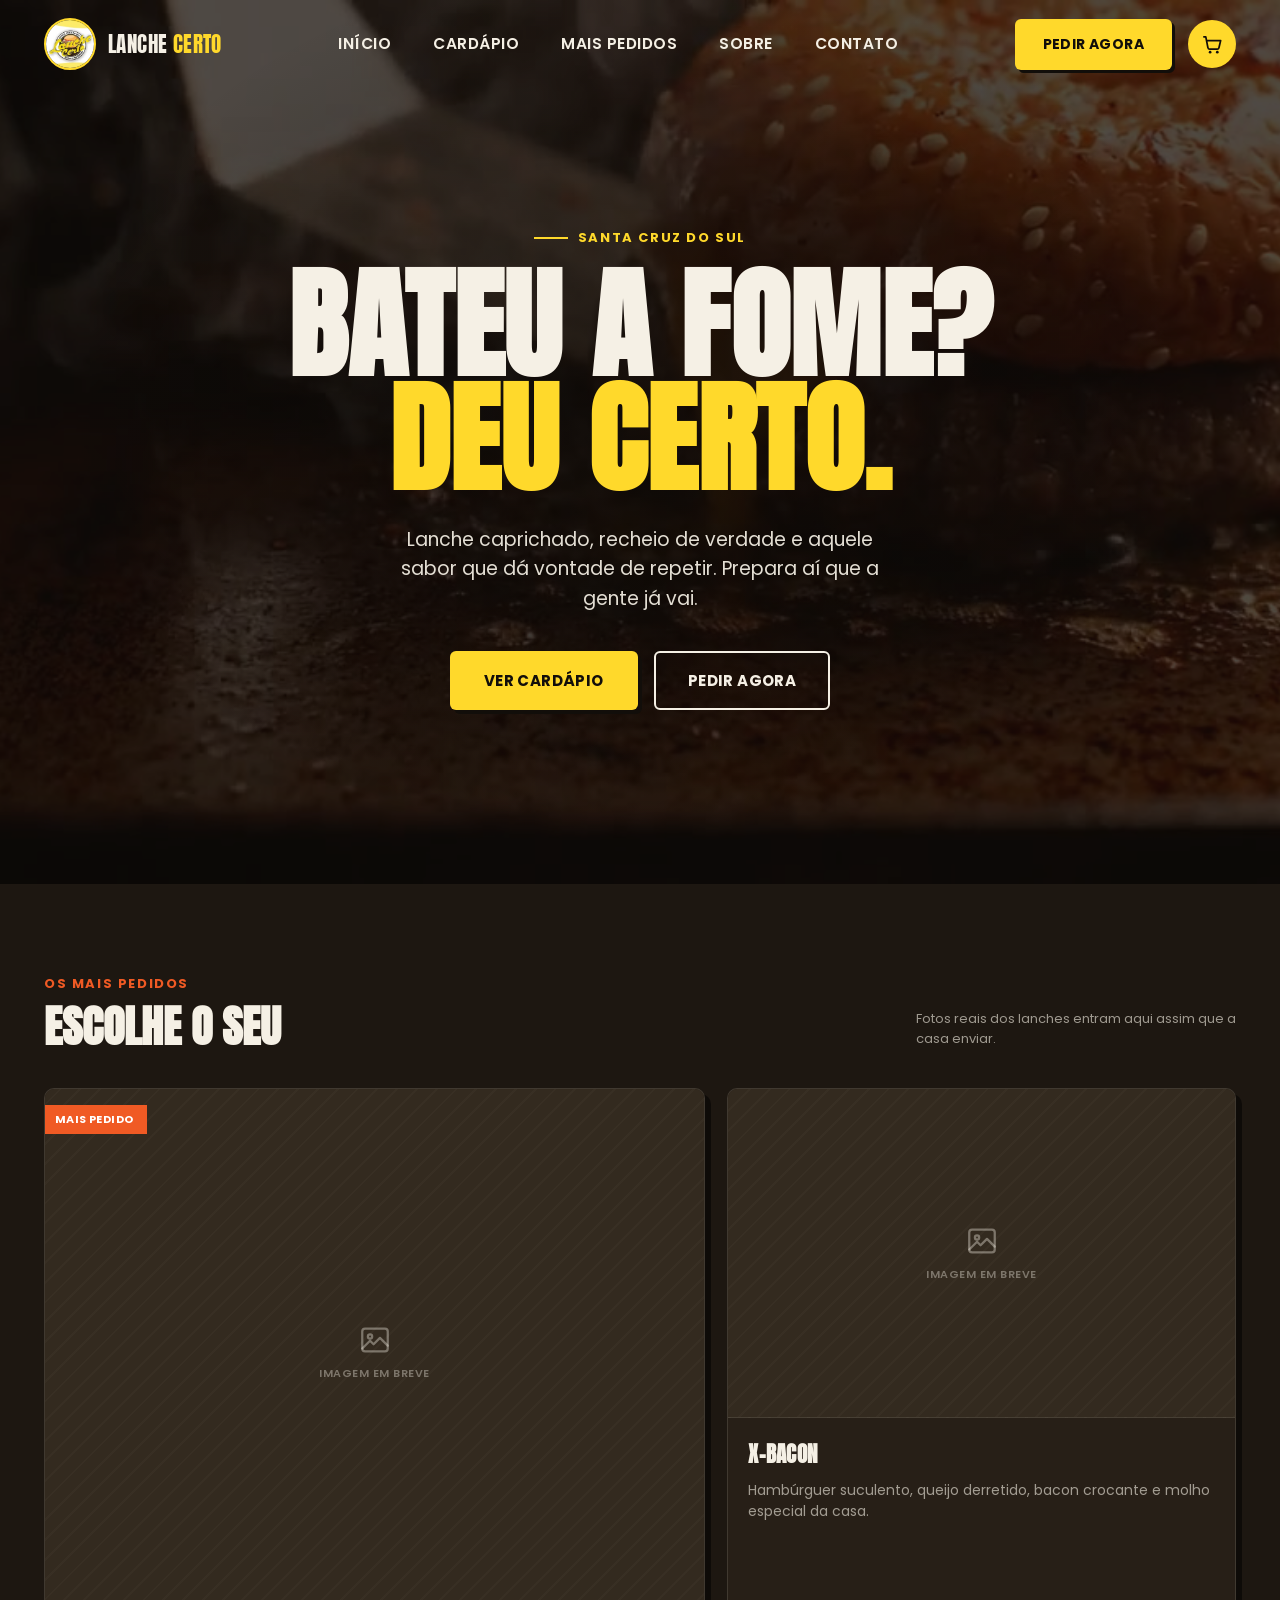
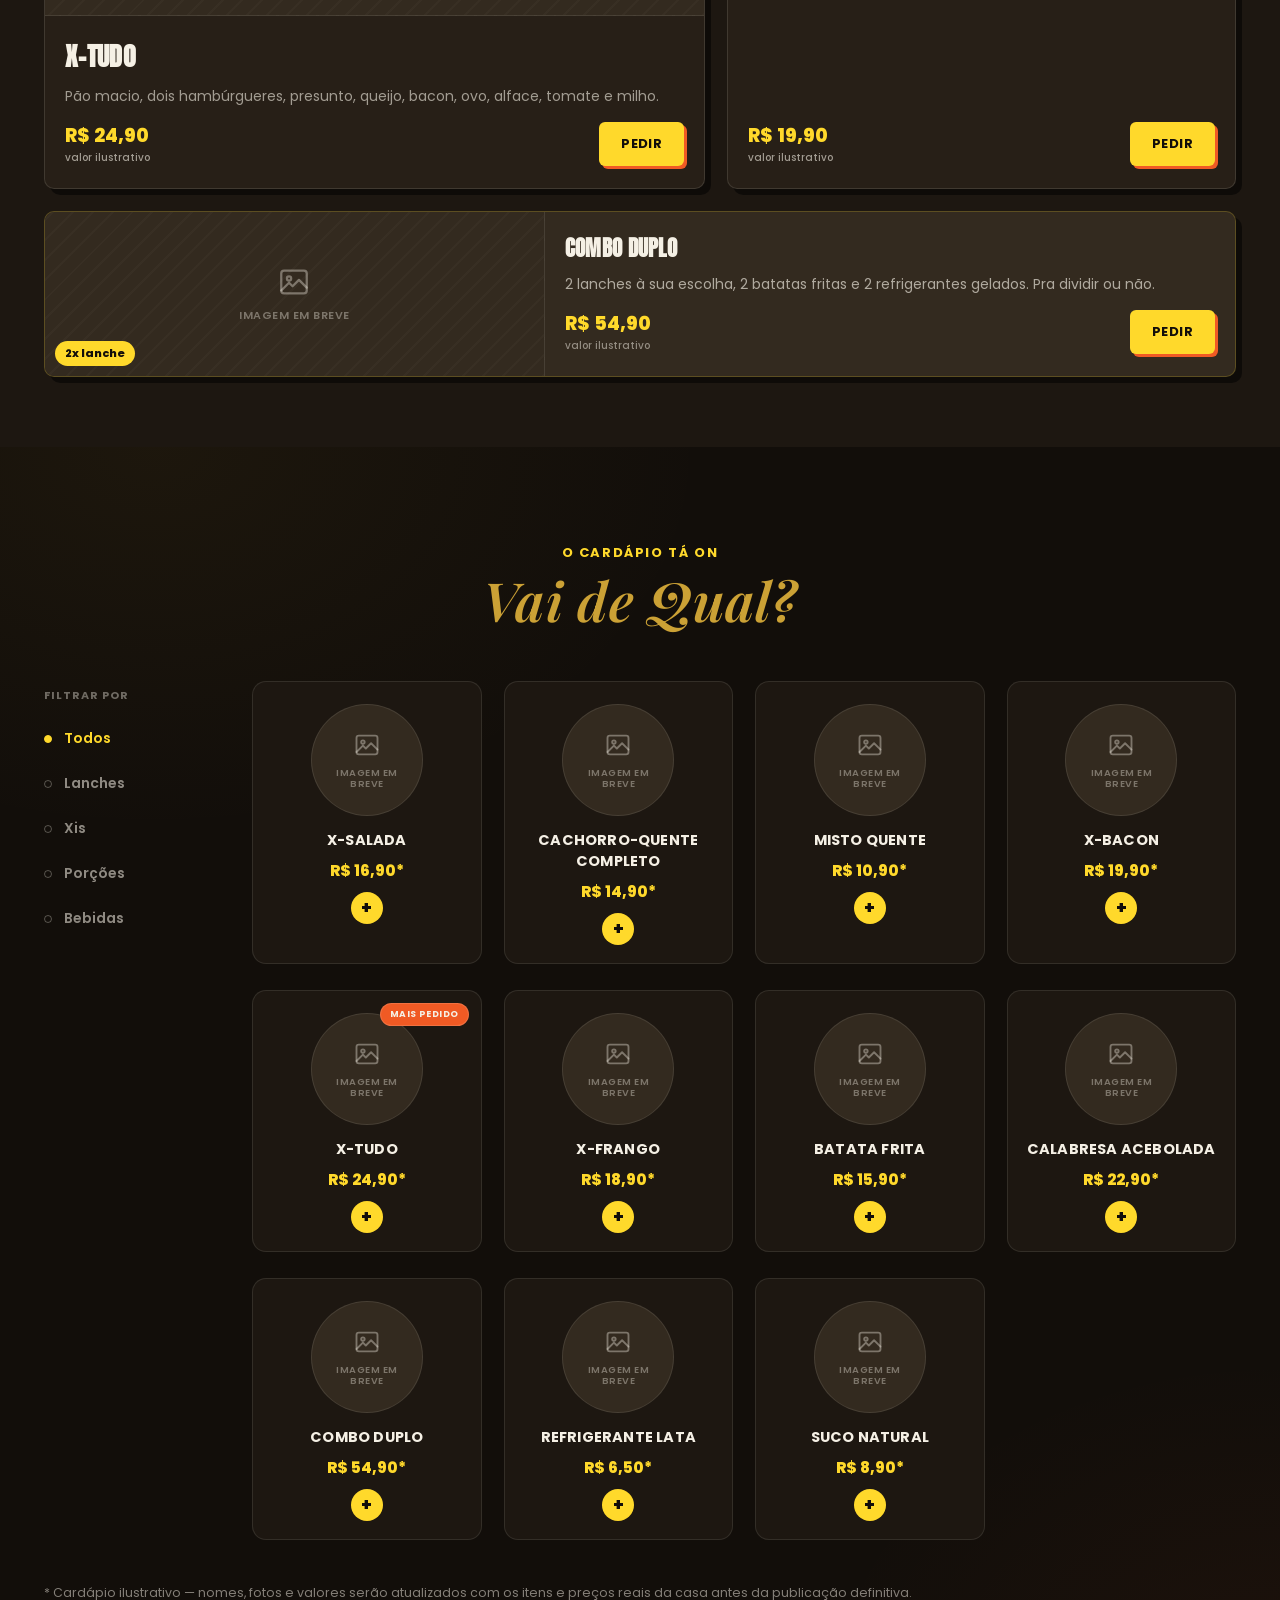
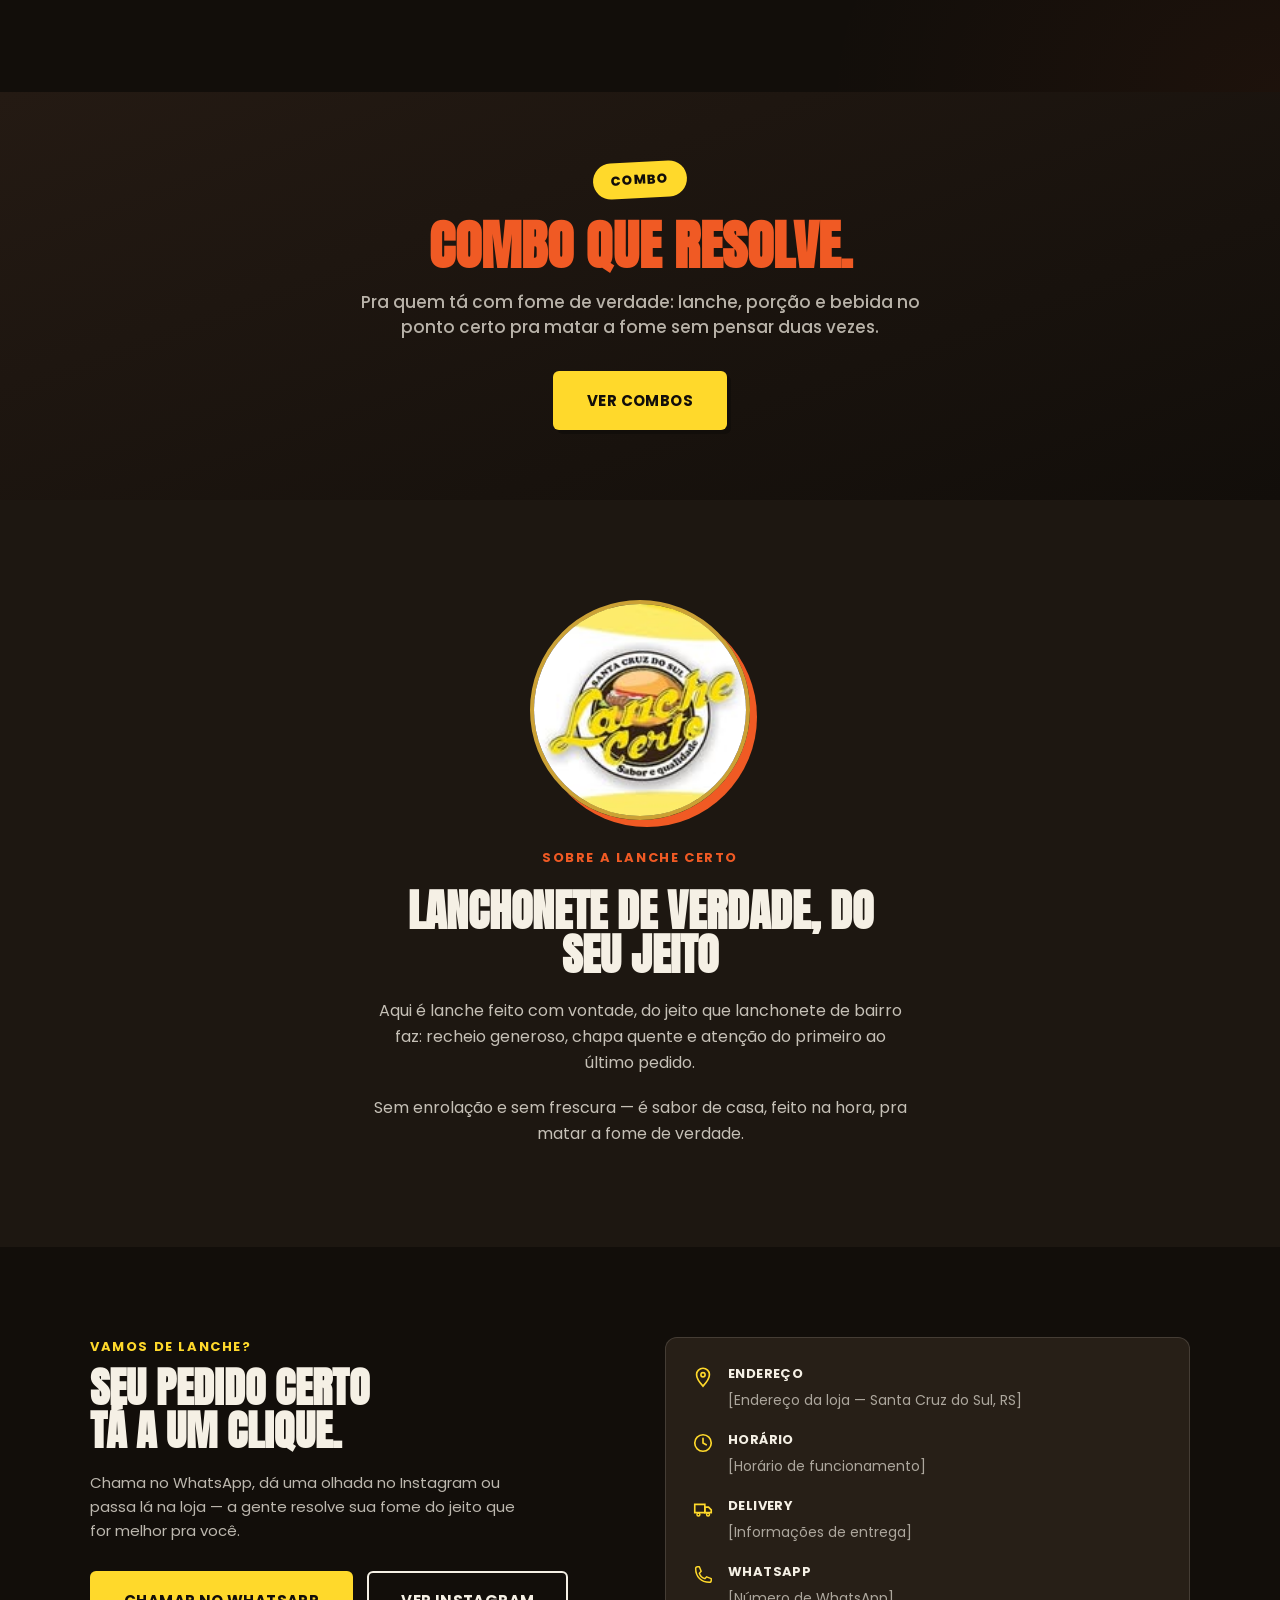
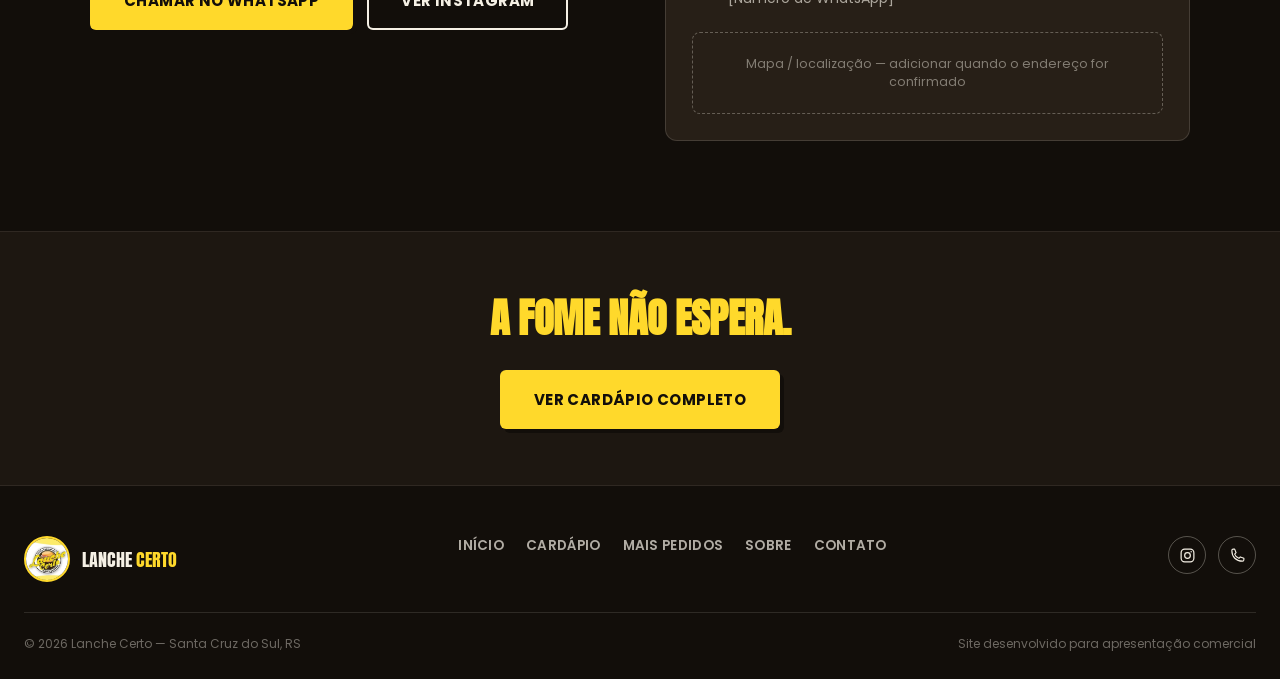
==== commit e55b725f: "Redesenha o Cardápio com base na referência visual do cliente Reproduz a estrutura da referência (pu" ====
--- a/index.html
+++ b/index.html
@@ -10,7 +10,7 @@
 <link rel="apple-touch-icon" href="public/apple-touch-icon.png">
 <link rel="preconnect" href="https://fonts.googleapis.com">
 <link rel="preconnect" href="https://fonts.gstatic.com" crossorigin>
-<link href="https://fonts.googleapis.com/css2?family=Anton&family=Poppins:wght@400;500;600;700;800&family=Caveat:wght@600;700&display=swap" rel="stylesheet">
+<link href="https://fonts.googleapis.com/css2?family=Anton&family=Poppins:wght@400;500;600;700;800&family=Caveat:wght@600;700&family=Playfair+Display:ital,wght@1,600&display=swap" rel="stylesheet">
 <link rel="stylesheet" href="css/style.css">
 </head>
 <body>
@@ -188,7 +188,9 @@
     </div>
   </div>
 
+  <div class="menu-body">
   <div class="menu-tabs reveal" id="menuTabs">
+    <span class="menu-tabs-label">Filtrar por</span>
     <button class="menu-tab is-active" data-category="todos">Todos</button>
     <button class="menu-tab" data-category="lanches">Lanches</button>
     <button class="menu-tab" data-category="xis">Xis</button>
@@ -199,7 +201,7 @@
   <div class="menu-grid" id="menuGrid">
 
     <article class="menu-card reveal" data-category="lanches" data-id="x-salada" data-name="X-Salada" data-price="16.90">
-      <div class="menu-card-thumb"><div class="img-placeholder img-placeholder--sm"><svg viewBox="0 0 24 24" fill="none" aria-hidden="true"><rect x="3" y="4" width="18" height="16" rx="2" stroke="currentColor" stroke-width="1.6"/><circle cx="8.5" cy="9.5" r="1.5" stroke="currentColor" stroke-width="1.6"/><path d="M21 16l-5.5-5.5L11 15l-2.5-2.5L3 18" stroke="currentColor" stroke-width="1.6" stroke-linecap="round" stroke-linejoin="round"/></svg><span>Imagem em breve</span></div></div>
+      <div class="menu-card-thumb"><div class="img-placeholder img-placeholder--round"><svg viewBox="0 0 24 24" fill="none" aria-hidden="true"><rect x="3" y="4" width="18" height="16" rx="2" stroke="currentColor" stroke-width="1.6"/><circle cx="8.5" cy="9.5" r="1.5" stroke="currentColor" stroke-width="1.6"/><path d="M21 16l-5.5-5.5L11 15l-2.5-2.5L3 18" stroke="currentColor" stroke-width="1.6" stroke-linecap="round" stroke-linejoin="round"/></svg><span>Imagem em breve</span></div></div>
       <div class="menu-card-body">
         <h4>X-Salada</h4>
         <p>Hambúrguer, queijo, alface, tomate e maionese da casa.</p>
@@ -211,7 +213,7 @@
     </article>
 
     <article class="menu-card reveal" data-category="lanches" data-id="cachorro-quente" data-name="Cachorro-quente Completo" data-price="14.90">
-      <div class="menu-card-thumb"><div class="img-placeholder img-placeholder--sm"><svg viewBox="0 0 24 24" fill="none" aria-hidden="true"><rect x="3" y="4" width="18" height="16" rx="2" stroke="currentColor" stroke-width="1.6"/><circle cx="8.5" cy="9.5" r="1.5" stroke="currentColor" stroke-width="1.6"/><path d="M21 16l-5.5-5.5L11 15l-2.5-2.5L3 18" stroke="currentColor" stroke-width="1.6" stroke-linecap="round" stroke-linejoin="round"/></svg><span>Imagem em breve</span></div></div>
+      <div class="menu-card-thumb"><div class="img-placeholder img-placeholder--round"><svg viewBox="0 0 24 24" fill="none" aria-hidden="true"><rect x="3" y="4" width="18" height="16" rx="2" stroke="currentColor" stroke-width="1.6"/><circle cx="8.5" cy="9.5" r="1.5" stroke="currentColor" stroke-width="1.6"/><path d="M21 16l-5.5-5.5L11 15l-2.5-2.5L3 18" stroke="currentColor" stroke-width="1.6" stroke-linecap="round" stroke-linejoin="round"/></svg><span>Imagem em breve</span></div></div>
       <div class="menu-card-body">
         <h4>Cachorro-quente Completo</h4>
         <p>Salsicha, purê, milho, batata palha, queijo e molhos.</p>
@@ -223,7 +225,7 @@
     </article>
 
     <article class="menu-card reveal" data-category="lanches" data-id="misto-quente" data-name="Misto Quente" data-price="10.90">
-      <div class="menu-card-thumb"><div class="img-placeholder img-placeholder--sm"><svg viewBox="0 0 24 24" fill="none" aria-hidden="true"><rect x="3" y="4" width="18" height="16" rx="2" stroke="currentColor" stroke-width="1.6"/><circle cx="8.5" cy="9.5" r="1.5" stroke="currentColor" stroke-width="1.6"/><path d="M21 16l-5.5-5.5L11 15l-2.5-2.5L3 18" stroke="currentColor" stroke-width="1.6" stroke-linecap="round" stroke-linejoin="round"/></svg><span>Imagem em breve</span></div></div>
+      <div class="menu-card-thumb"><div class="img-placeholder img-placeholder--round"><svg viewBox="0 0 24 24" fill="none" aria-hidden="true"><rect x="3" y="4" width="18" height="16" rx="2" stroke="currentColor" stroke-width="1.6"/><circle cx="8.5" cy="9.5" r="1.5" stroke="currentColor" stroke-width="1.6"/><path d="M21 16l-5.5-5.5L11 15l-2.5-2.5L3 18" stroke="currentColor" stroke-width="1.6" stroke-linecap="round" stroke-linejoin="round"/></svg><span>Imagem em breve</span></div></div>
       <div class="menu-card-body">
         <h4>Misto Quente</h4>
         <p>Pão de forma, presunto e queijo na chapa, do jeito clássico.</p>
@@ -235,7 +237,7 @@
     </article>
 
     <article class="menu-card reveal" data-category="xis" data-id="x-bacon-full" data-name="X-Bacon" data-price="19.90">
-      <div class="menu-card-thumb"><div class="img-placeholder img-placeholder--sm"><svg viewBox="0 0 24 24" fill="none" aria-hidden="true"><rect x="3" y="4" width="18" height="16" rx="2" stroke="currentColor" stroke-width="1.6"/><circle cx="8.5" cy="9.5" r="1.5" stroke="currentColor" stroke-width="1.6"/><path d="M21 16l-5.5-5.5L11 15l-2.5-2.5L3 18" stroke="currentColor" stroke-width="1.6" stroke-linecap="round" stroke-linejoin="round"/></svg><span>Imagem em breve</span></div></div>
+      <div class="menu-card-thumb"><div class="img-placeholder img-placeholder--round"><svg viewBox="0 0 24 24" fill="none" aria-hidden="true"><rect x="3" y="4" width="18" height="16" rx="2" stroke="currentColor" stroke-width="1.6"/><circle cx="8.5" cy="9.5" r="1.5" stroke="currentColor" stroke-width="1.6"/><path d="M21 16l-5.5-5.5L11 15l-2.5-2.5L3 18" stroke="currentColor" stroke-width="1.6" stroke-linecap="round" stroke-linejoin="round"/></svg><span>Imagem em breve</span></div></div>
       <div class="menu-card-body">
         <h4>X-Bacon</h4>
         <p>Hambúrguer, queijo derretido, bacon crocante e molho especial.</p>
@@ -247,7 +249,8 @@
     </article>
 
     <article class="menu-card reveal" data-category="xis" data-id="x-tudo-full" data-name="X-Tudo" data-price="24.90">
-      <div class="menu-card-thumb"><div class="img-placeholder img-placeholder--sm"><svg viewBox="0 0 24 24" fill="none" aria-hidden="true"><rect x="3" y="4" width="18" height="16" rx="2" stroke="currentColor" stroke-width="1.6"/><circle cx="8.5" cy="9.5" r="1.5" stroke="currentColor" stroke-width="1.6"/><path d="M21 16l-5.5-5.5L11 15l-2.5-2.5L3 18" stroke="currentColor" stroke-width="1.6" stroke-linecap="round" stroke-linejoin="round"/></svg><span>Imagem em breve</span></div></div>
+      <span class="menu-card-badge">Mais Pedido</span>
+      <div class="menu-card-thumb"><div class="img-placeholder img-placeholder--round"><svg viewBox="0 0 24 24" fill="none" aria-hidden="true"><rect x="3" y="4" width="18" height="16" rx="2" stroke="currentColor" stroke-width="1.6"/><circle cx="8.5" cy="9.5" r="1.5" stroke="currentColor" stroke-width="1.6"/><path d="M21 16l-5.5-5.5L11 15l-2.5-2.5L3 18" stroke="currentColor" stroke-width="1.6" stroke-linecap="round" stroke-linejoin="round"/></svg><span>Imagem em breve</span></div></div>
       <div class="menu-card-body">
         <h4>X-Tudo</h4>
         <p>Dois hambúrgueres, presunto, queijo, bacon, ovo, alface, tomate e milho.</p>
@@ -259,7 +262,7 @@
     </article>
 
     <article class="menu-card reveal" data-category="xis" data-id="x-frango" data-name="X-Frango" data-price="18.90">
-      <div class="menu-card-thumb"><div class="img-placeholder img-placeholder--sm"><svg viewBox="0 0 24 24" fill="none" aria-hidden="true"><rect x="3" y="4" width="18" height="16" rx="2" stroke="currentColor" stroke-width="1.6"/><circle cx="8.5" cy="9.5" r="1.5" stroke="currentColor" stroke-width="1.6"/><path d="M21 16l-5.5-5.5L11 15l-2.5-2.5L3 18" stroke="currentColor" stroke-width="1.6" stroke-linecap="round" stroke-linejoin="round"/></svg><span>Imagem em breve</span></div></div>
+      <div class="menu-card-thumb"><div class="img-placeholder img-placeholder--round"><svg viewBox="0 0 24 24" fill="none" aria-hidden="true"><rect x="3" y="4" width="18" height="16" rx="2" stroke="currentColor" stroke-width="1.6"/><circle cx="8.5" cy="9.5" r="1.5" stroke="currentColor" stroke-width="1.6"/><path d="M21 16l-5.5-5.5L11 15l-2.5-2.5L3 18" stroke="currentColor" stroke-width="1.6" stroke-linecap="round" stroke-linejoin="round"/></svg><span>Imagem em breve</span></div></div>
       <div class="menu-card-body">
         <h4>X-Frango</h4>
         <p>Filé de frango grelhado, queijo, alface, tomate e maionese temperada.</p>
@@ -271,7 +274,7 @@
     </article>
 
     <article class="menu-card reveal" data-category="porcoes" data-id="batata-frita" data-name="Batata Frita" data-price="15.90">
-      <div class="menu-card-thumb"><div class="img-placeholder img-placeholder--sm"><svg viewBox="0 0 24 24" fill="none" aria-hidden="true"><rect x="3" y="4" width="18" height="16" rx="2" stroke="currentColor" stroke-width="1.6"/><circle cx="8.5" cy="9.5" r="1.5" stroke="currentColor" stroke-width="1.6"/><path d="M21 16l-5.5-5.5L11 15l-2.5-2.5L3 18" stroke="currentColor" stroke-width="1.6" stroke-linecap="round" stroke-linejoin="round"/></svg><span>Imagem em breve</span></div></div>
+      <div class="menu-card-thumb"><div class="img-placeholder img-placeholder--round"><svg viewBox="0 0 24 24" fill="none" aria-hidden="true"><rect x="3" y="4" width="18" height="16" rx="2" stroke="currentColor" stroke-width="1.6"/><circle cx="8.5" cy="9.5" r="1.5" stroke="currentColor" stroke-width="1.6"/><path d="M21 16l-5.5-5.5L11 15l-2.5-2.5L3 18" stroke="currentColor" stroke-width="1.6" stroke-linecap="round" stroke-linejoin="round"/></svg><span>Imagem em breve</span></div></div>
       <div class="menu-card-body">
         <h4>Batata Frita</h4>
         <p>Porção generosa, sequinha e crocante por fora.</p>
@@ -283,7 +286,7 @@
     </article>
 
     <article class="menu-card reveal" data-category="porcoes" data-id="calabresa" data-name="Calabresa Acebolada" data-price="22.90">
-      <div class="menu-card-thumb"><div class="img-placeholder img-placeholder--sm"><svg viewBox="0 0 24 24" fill="none" aria-hidden="true"><rect x="3" y="4" width="18" height="16" rx="2" stroke="currentColor" stroke-width="1.6"/><circle cx="8.5" cy="9.5" r="1.5" stroke="currentColor" stroke-width="1.6"/><path d="M21 16l-5.5-5.5L11 15l-2.5-2.5L3 18" stroke="currentColor" stroke-width="1.6" stroke-linecap="round" stroke-linejoin="round"/></svg><span>Imagem em breve</span></div></div>
+      <div class="menu-card-thumb"><div class="img-placeholder img-placeholder--round"><svg viewBox="0 0 24 24" fill="none" aria-hidden="true"><rect x="3" y="4" width="18" height="16" rx="2" stroke="currentColor" stroke-width="1.6"/><circle cx="8.5" cy="9.5" r="1.5" stroke="currentColor" stroke-width="1.6"/><path d="M21 16l-5.5-5.5L11 15l-2.5-2.5L3 18" stroke="currentColor" stroke-width="1.6" stroke-linecap="round" stroke-linejoin="round"/></svg><span>Imagem em breve</span></div></div>
       <div class="menu-card-body">
         <h4>Calabresa Acebolada</h4>
         <p>Calabresa fatiada na chapa com cebola bem dourada.</p>
@@ -295,7 +298,7 @@
     </article>
 
     <article class="menu-card reveal" data-category="combos" data-id="combo-duplo-full" data-name="Combo Duplo" data-price="54.90">
-      <div class="menu-card-thumb"><div class="img-placeholder img-placeholder--sm"><svg viewBox="0 0 24 24" fill="none" aria-hidden="true"><rect x="3" y="4" width="18" height="16" rx="2" stroke="currentColor" stroke-width="1.6"/><circle cx="8.5" cy="9.5" r="1.5" stroke="currentColor" stroke-width="1.6"/><path d="M21 16l-5.5-5.5L11 15l-2.5-2.5L3 18" stroke="currentColor" stroke-width="1.6" stroke-linecap="round" stroke-linejoin="round"/></svg><span>Imagem em breve</span></div></div>
+      <div class="menu-card-thumb"><div class="img-placeholder img-placeholder--round"><svg viewBox="0 0 24 24" fill="none" aria-hidden="true"><rect x="3" y="4" width="18" height="16" rx="2" stroke="currentColor" stroke-width="1.6"/><circle cx="8.5" cy="9.5" r="1.5" stroke="currentColor" stroke-width="1.6"/><path d="M21 16l-5.5-5.5L11 15l-2.5-2.5L3 18" stroke="currentColor" stroke-width="1.6" stroke-linecap="round" stroke-linejoin="round"/></svg><span>Imagem em breve</span></div></div>
       <div class="menu-card-body">
         <h4>Combo Duplo</h4>
         <p>2 lanches à escolha, 2 batatas fritas e 2 refrigerantes.</p>
@@ -307,7 +310,7 @@
     </article>
 
     <article class="menu-card reveal" data-category="bebidas" data-id="refrigerante" data-name="Refrigerante Lata" data-price="6.50">
-      <div class="menu-card-thumb"><div class="img-placeholder img-placeholder--sm"><svg viewBox="0 0 24 24" fill="none" aria-hidden="true"><rect x="3" y="4" width="18" height="16" rx="2" stroke="currentColor" stroke-width="1.6"/><circle cx="8.5" cy="9.5" r="1.5" stroke="currentColor" stroke-width="1.6"/><path d="M21 16l-5.5-5.5L11 15l-2.5-2.5L3 18" stroke="currentColor" stroke-width="1.6" stroke-linecap="round" stroke-linejoin="round"/></svg><span>Imagem em breve</span></div></div>
+      <div class="menu-card-thumb"><div class="img-placeholder img-placeholder--round"><svg viewBox="0 0 24 24" fill="none" aria-hidden="true"><rect x="3" y="4" width="18" height="16" rx="2" stroke="currentColor" stroke-width="1.6"/><circle cx="8.5" cy="9.5" r="1.5" stroke="currentColor" stroke-width="1.6"/><path d="M21 16l-5.5-5.5L11 15l-2.5-2.5L3 18" stroke="currentColor" stroke-width="1.6" stroke-linecap="round" stroke-linejoin="round"/></svg><span>Imagem em breve</span></div></div>
       <div class="menu-card-body">
         <h4>Refrigerante Lata</h4>
         <p>Gelado, do jeito que combina com o lanche.</p>
@@ -319,7 +322,7 @@
     </article>
 
     <article class="menu-card reveal" data-category="bebidas" data-id="suco-natural" data-name="Suco Natural" data-price="8.90">
-      <div class="menu-card-thumb"><div class="img-placeholder img-placeholder--sm"><svg viewBox="0 0 24 24" fill="none" aria-hidden="true"><rect x="3" y="4" width="18" height="16" rx="2" stroke="currentColor" stroke-width="1.6"/><circle cx="8.5" cy="9.5" r="1.5" stroke="currentColor" stroke-width="1.6"/><path d="M21 16l-5.5-5.5L11 15l-2.5-2.5L3 18" stroke="currentColor" stroke-width="1.6" stroke-linecap="round" stroke-linejoin="round"/></svg><span>Imagem em breve</span></div></div>
+      <div class="menu-card-thumb"><div class="img-placeholder img-placeholder--round"><svg viewBox="0 0 24 24" fill="none" aria-hidden="true"><rect x="3" y="4" width="18" height="16" rx="2" stroke="currentColor" stroke-width="1.6"/><circle cx="8.5" cy="9.5" r="1.5" stroke="currentColor" stroke-width="1.6"/><path d="M21 16l-5.5-5.5L11 15l-2.5-2.5L3 18" stroke="currentColor" stroke-width="1.6" stroke-linecap="round" stroke-linejoin="round"/></svg><span>Imagem em breve</span></div></div>
       <div class="menu-card-body">
         <h4>Suco Natural</h4>
         <p>Feito na hora, sabor da fruta de verdade.</p>
@@ -330,6 +333,7 @@
       </div>
     </article>
 
+  </div>
   </div>
 
   <p class="menu-note reveal">* Cardápio ilustrativo — nomes, fotos e valores serão atualizados com os itens e preços reais da casa antes da publicação definitiva.</p>
--- a/css/style.css
+++ b/css/style.css
@@ -96,10 +96,14 @@
   text-transform: uppercase;
   letter-spacing: .5px;
 }
-/* versão compacta (miniaturas de 72px do cardápio) — só o ícone, sem
-   texto (não cabe legível nesse tamanho). */
+/* versão compacta — só o ícone, sem texto (miniaturas muito pequenas
+   onde o texto não cabe legível). */
 .img-placeholder--sm svg { width: 26px; height: 26px; }
 .img-placeholder--sm span { display: none; }
+/* versão redonda (fotos-círculo do cardápio, ~112px) — ícone menor que
+   o padrão pra sobrar espaço pro texto "Imagem em breve" dentro do círculo. */
+.img-placeholder--round svg { width: 28px; height: 28px; }
+.img-placeholder--round span { font-size: 9.5px; text-align: center; line-height: 1.2; max-width: 74px; }
 
 .btn {
   display: inline-flex;
@@ -299,15 +303,15 @@
   object-fit: cover;
   object-position: 50% 45%;
   z-index: 0;
-  opacity: .5;
+  opacity: .64;
 }
 .hero-bg-overlay {
   position: absolute;
   inset: 0;
   z-index: 1;
   background:
-    radial-gradient(ellipse 62% 68% at 50% 46%, rgba(9,7,5,.55), transparent 75%),
-    rgba(15,11,8,.74);
+    radial-gradient(ellipse 62% 68% at 50% 46%, rgba(9,7,5,.46), transparent 75%),
+    rgba(15,11,8,.58);
 }
 .hero-inner {
   position: relative;
@@ -359,11 +363,19 @@
 .hero-buttons { display: flex; flex-wrap: wrap; justify-content: center; gap: 16px; }
 
 @media (max-width: 760px) {
-  .hero { padding: 104px 24px 56px; }
-  .hero-inner { min-height: 72vh; }
+  /* Herói bem mais compacto no celular — o valor anterior (72vh +
+     padding grande) deixava muito espaço morto acima/abaixo do
+     conteúdo. "contain" no vídeo (tentativa anterior) resolvia o corte
+     mas criava tarjas pretas nítidas acima/abaixo do próprio vídeo —
+     voltou pra "cover" (vídeo sempre preenche o herói inteiro, sem
+     tarja) combinado com um herói mais baixo, que já reduz bastante o
+     corte por conta própria (container menos desproporcional em
+     relação ao vídeo 16:9). */
+  .hero { padding: 96px 20px 36px; }
+  .hero-inner { min-height: 56vh; }
 }
 @media (max-width: 480px) {
-  .hero-inner { min-height: 66vh; }
+  .hero-inner { min-height: 52vh; }
   .hero-buttons { flex-direction: column; align-items: stretch; width: 100%; }
   .hero-buttons .btn { width: 100%; }
 }
@@ -527,13 +539,44 @@
 }
 
 /* ===================================================
-   CARDÁPIO — categorias em pílulas + grade. Superfície --black (volta
-   ao tom mais escuro), degrau de hierarquia em relação às Destaques.
-=================================================== */
-.menu-section { background: var(--black); padding: 90px 0 90px; }
+   CARDÁPIO — grade de cartões redondos + lista de filtro vertical,
+   título serifado itálico centralizado. Direção visual reproduz a
+   referência enviada pelo cliente (grade de destaques em mockup de
+   padaria), com a cor terracota do original mapeada pros tokens já
+   existentes da marca (--gold/--orange), sem introduzir cor nova, e
+   uma única fonte nova (Playfair Display) só no título desta seção.
+=================================================== */
+.menu-section {
+  background:
+    radial-gradient(ellipse 70% 50% at 12% 0%, rgba(203,161,53,.06), transparent 62%),
+    radial-gradient(ellipse 60% 45% at 100% 100%, rgba(240,90,36,.05), transparent 60%),
+    var(--black);
+  padding: 96px 0 90px;
+}
 .menu-section .section-title { color: var(--cream); }
 .menu-section .section-eyebrow { color: var(--yellow); }
 .menu-section .section-head-note { color: rgba(245,240,229,.55); max-width: none; margin-top: 6px; }
+
+/* Cabeçalho centralizado + título serifado — só no cardápio geral;
+   combos.html mantém o link "Voltar" alinhado à esquerda de sempre. */
+#cardapio .section-head {
+  flex-direction: column;
+  align-items: center;
+  text-align: center;
+  gap: 0;
+  margin-bottom: 54px;
+}
+#cardapio .section-head > div { display: flex; flex-direction: column; align-items: center; }
+#cardapio .section-title {
+  font-family: 'Playfair Display', var(--font-display);
+  font-style: italic;
+  font-weight: 600;
+  text-transform: none;
+  letter-spacing: .3px;
+  font-size: clamp(34px, 5vw, 54px);
+  color: var(--gold);
+}
+
 /* Link "Voltar" — página dedicada de combos (combos.html) */
 .menu-back-link {
   display: inline-block;
@@ -544,52 +587,105 @@
 }
 .menu-back-link:hover { color: var(--yellow); }
 
+/* Corpo: lista de filtro vertical à esquerda + grade à direita
+   (combos.html não usa .menu-body/.menu-tabs — só a grade sozinha). */
+.menu-body {
+  max-width: 1240px;
+  margin: 0 auto;
+  padding: 0 24px;
+  display: flex;
+  align-items: flex-start;
+  gap: 40px;
+}
 .menu-tabs {
-  max-width: 1240px;
-  margin: 0 auto 42px;
-  padding: 0 24px;
-  display: flex;
-  flex-wrap: wrap;
-  gap: 12px;
+  flex-shrink: 0;
+  width: 168px;
+  display: flex;
+  flex-direction: column;
+  gap: 16px;
+  padding-top: 6px;
+}
+.menu-tabs-label {
+  display: block;
+  width: 100%;
+  color: rgba(245,240,229,.4);
+  font-size: 11px;
+  font-weight: 700;
+  text-transform: uppercase;
+  letter-spacing: 1px;
+  margin-bottom: 4px;
 }
 .menu-tab {
   background: transparent;
-  border: 2px solid rgba(245,240,229,.3);
-  color: var(--cream);
+  border: none;
+  color: rgba(245,240,229,.55);
   font-weight: 600;
-  font-size: 13px;
-  text-transform: uppercase;
-  letter-spacing: .5px;
-  padding: 10px 20px;
-  border-radius: 30px;
-  transition: background .15s ease, border-color .15s ease, color .15s ease;
-}
-.menu-tab:hover { border-color: var(--yellow); }
-.menu-tab.is-active { background: var(--yellow); color: var(--black); border-color: var(--yellow); }
+  font-size: 14px;
+  text-align: left;
+  padding: 4px 0 4px 20px;
+  position: relative;
+  transition: color .15s ease;
+}
+.menu-tab::before {
+  content: '';
+  position: absolute;
+  left: 0;
+  top: 50%;
+  transform: translateY(-50%);
+  width: 6px;
+  height: 6px;
+  border-radius: 50%;
+  background: transparent;
+  border: 1.5px solid rgba(245,240,229,.3);
+  transition: background .15s ease, border-color .15s ease;
+}
+.menu-tab:hover { color: var(--cream); }
+.menu-tab.is-active { color: var(--yellow); }
+.menu-tab.is-active::before { background: var(--yellow); border-color: var(--yellow); }
 
 .menu-grid {
   max-width: 1240px;
   margin: 0 auto;
   padding: 0 24px;
+  flex: 1;
+  min-width: 0;
   display: grid;
-  grid-template-columns: repeat(3, 1fr);
-  gap: 22px;
-}
+  grid-template-columns: repeat(4, 1fr);
+  gap: 26px 22px;
+}
+.menu-body .menu-grid { max-width: none; margin: 0; padding: 0; }
 .menu-card {
   background: var(--black-soft);
-  border: 1px solid rgba(245,240,229,.12);
-  border-radius: 10px;
-  padding: 18px;
-  display: flex;
-  gap: 16px;
-  align-items: flex-start;
+  border: 1px solid rgba(245,240,229,.1);
+  border-radius: 14px;
+  padding: 22px 16px 18px;
+  display: flex;
+  flex-direction: column;
+  align-items: center;
+  text-align: center;
+  gap: 4px;
+  position: relative;
   transition: border-color .15s ease, transform .15s ease;
 }
 .menu-card:hover { border-color: var(--yellow); transform: translateY(-3px); }
+.menu-card-badge {
+  position: absolute;
+  top: 12px;
+  right: 12px;
+  background: var(--orange);
+  color: var(--cream);
+  font-size: 9px;
+  font-weight: 700;
+  text-transform: uppercase;
+  letter-spacing: .4px;
+  padding: 4px 9px;
+  border-radius: 20px;
+  border: 1px solid rgba(245,240,229,.15);
+}
 .menu-card-thumb {
-  width: 72px;
-  height: 72px;
-  border-radius: 12px;
+  width: 112px;
+  height: 112px;
+  border-radius: 50%;
   background: var(--surface-2);
   border: 1px solid rgba(245,240,229,.1);
   flex-shrink: 0;
@@ -597,23 +693,24 @@
   align-items: center;
   justify-content: center;
   overflow: hidden;
-}
-.menu-card-body { flex: 1; min-width: 0; }
+  margin-bottom: 10px;
+}
+.menu-card-body { display: flex; flex-direction: column; align-items: center; width: 100%; }
 .menu-card-body h4 {
   font-family: var(--font-body);
   font-weight: 700;
   color: var(--cream);
-  font-size: 15px;
-  margin: 0 0 4px;
+  font-size: 14.5px;
+  margin: 0 0 8px;
   text-transform: uppercase;
   letter-spacing: .2px;
 }
-.menu-card-body p { margin: 0 0 10px; color: rgba(245,240,229,.6); font-size: 13px; line-height: 1.45; }
-.menu-card-footer { display: flex; align-items: center; justify-content: space-between; gap: 10px; }
+.menu-card-body p { display: none; }
+.menu-card-footer { display: flex; flex-direction: column; align-items: center; gap: 10px; }
 .menu-card-price { color: var(--yellow); font-weight: 800; font-size: 15px; }
 .menu-add-btn {
-  width: 30px;
-  height: 30px;
+  width: 32px;
+  height: 32px;
   border-radius: 50%;
   background: var(--yellow);
   color: var(--black);
@@ -621,7 +718,7 @@
   align-items: center;
   justify-content: center;
   font-weight: 800;
-  font-size: 16px;
+  font-size: 17px;
   border: none;
   flex-shrink: 0;
 }
@@ -629,16 +726,21 @@
 
 .menu-note {
   max-width: 1240px;
-  margin: 34px auto 0;
+  margin: 44px auto 0;
   padding: 0 24px;
   color: rgba(245,240,229,.5);
   font-size: 12.5px;
 }
 
+@media (max-width: 1080px) {
+  .menu-grid { grid-template-columns: repeat(3, 1fr); }
+}
 @media (max-width: 900px) {
+  .menu-body { flex-direction: column; gap: 28px; }
+  .menu-tabs { flex-direction: row; flex-wrap: wrap; width: auto; gap: 10px 22px; }
   .menu-grid { grid-template-columns: repeat(2, 1fr); }
 }
-@media (max-width: 620px) {
+@media (max-width: 400px) {
   .menu-grid { grid-template-columns: 1fr; }
 }
 
